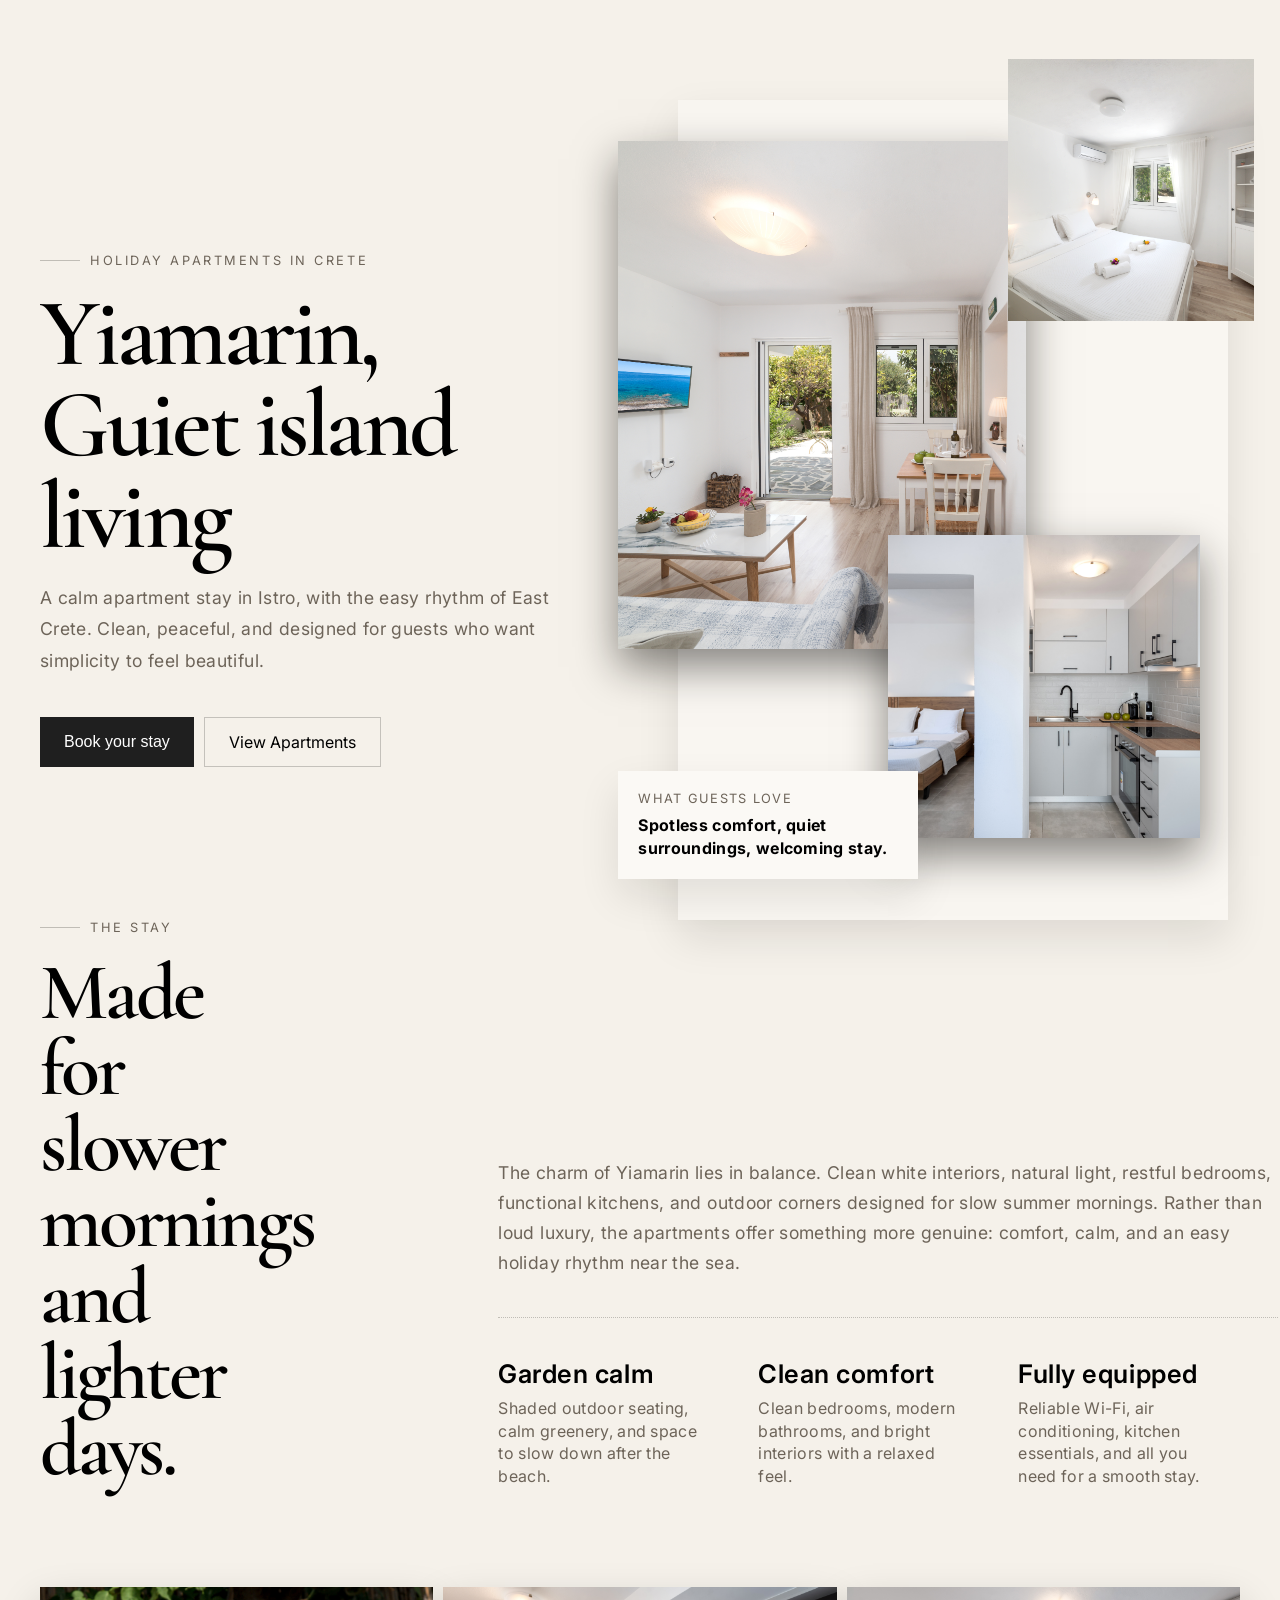
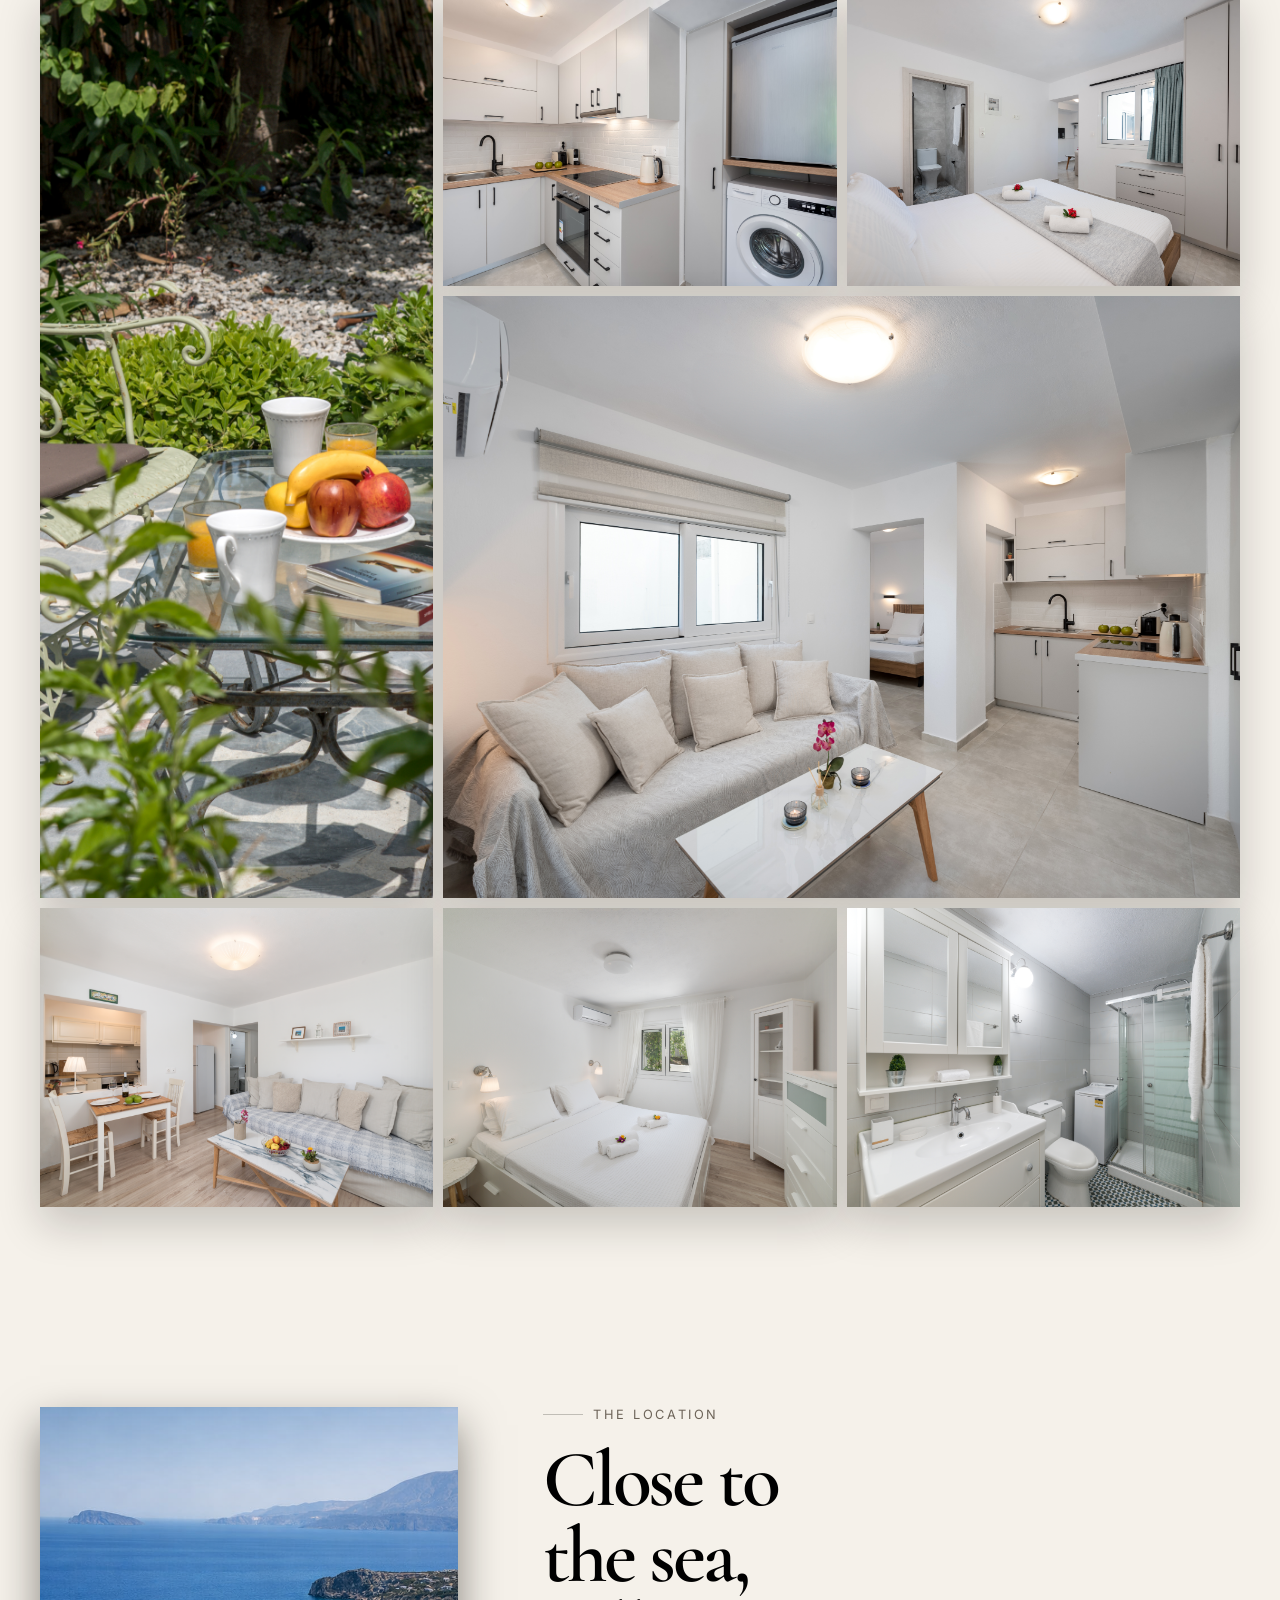
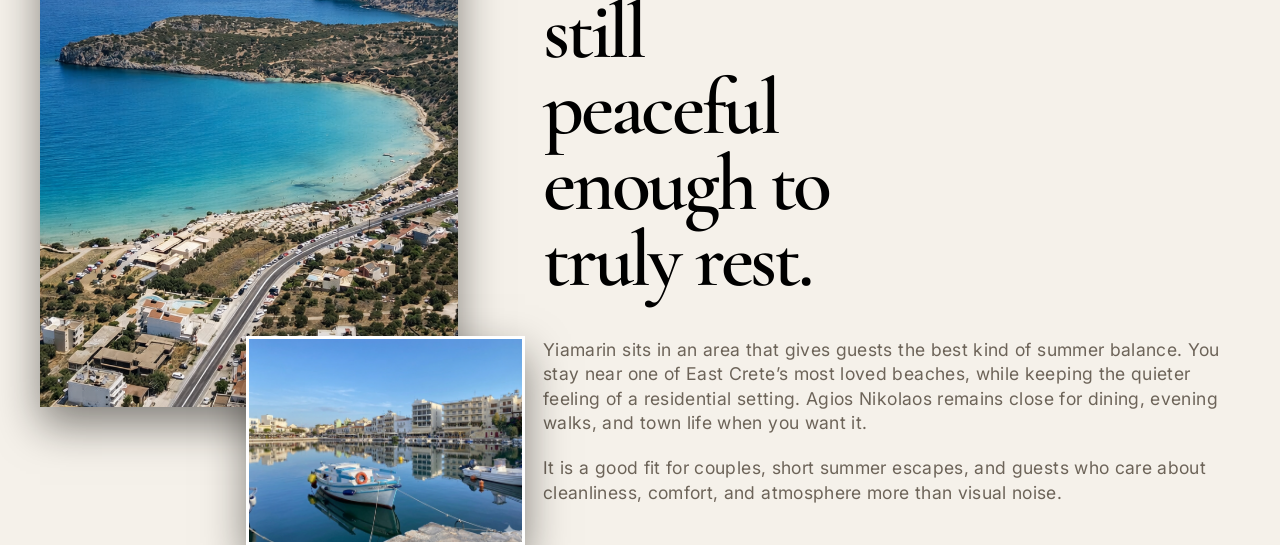
==== index.html @ 891daa01 "Initial commit: hero, stay and location sections" ====
<!doctype html>
<html lang="en">
  <head>
    <meta charset="UTF-8" />
    <meta name="viewport" content="width=device-width, initial-scale=1.0" />
    <title>Document</title>
    <link rel="stylesheet" href="styles.css" />
    <link rel="preconnect" href="https://fonts.googleapis.com" />
    <link rel="preconnect" href="https://fonts.gstatic.com" crossorigin />
    <link
      href="https://fonts.googleapis.com/css2?family=Inter:ital,opsz,wght@0,14..32,100..900;1,14..32,100..900&display=swap"
      rel="stylesheet"
    />
    <link rel="preconnect" href="https://fonts.googleapis.com" />
    <link rel="preconnect" href="https://fonts.gstatic.com" crossorigin />
    <link
      href="https://fonts.googleapis.com/css2?family=Cormorant+Garamond:ital,wght@0,300..700;1,300..700&display=swap"
      rel="stylesheet"
    />
  </head>
  <body>
    <main>
      <section class="hero">
        <div class="header-wrapper">
          <div class="header-typography">
            <span class="eyebrow">Holiday Apartments in Crete</span>
            <h1>
              Yiamarin,<br />
              Guiet island living
            </h1>
            <p>
              A calm apartment stay in Istro, with the easy rhythm of East
              Crete. Clean, peaceful, and designed for guests who want
              simplicity to feel beautiful.
            </p>

            <div class="hero-cta">
              <button class="book-now">Book your stay</button>
              <a class="view-apts">View Apartments</a>
            </div>
          </div>

          <div class="hero-images">
            <div class="hero-bg"></div>
            <div class="header-img">
              <img
                class="cozy"
                src="cozy/CK-image-4.JPG"
                alt="cozy cottage apartment living room with garden view, located at istro, near voulisma beach & agios nikolaos city"
              />
            </div>

            <div class="header-img">
              <img
                class="yiamarin"
                src="yiamarin/CY-image-5.jpg"
                alt="yiamarin apartment living room overlooking kitchen & bedroom, located at istro, near voulisma beach & agios nikolaos city"
              />
            </div>

            <div class="header-img">
              <img
                class="bedroom"
                src="cozy/cozy-bedroom.JPG"
                alt="yiamarin apartment living room overlooking kitchen & bedroom, located at istro, near voulisma beach & agios nikolaos city"
              />
            </div>

            <aside class="hero-note">
              <span>What guests love</span
              ><strong
                >Spotless comfort, quiet surroundings, welcoming stay.</strong
              >
            </aside>
          </div>
        </div>
      </section>

      <!-- THE STAY-->
      <section class="stay">
        <div class="stay-wrapper">
          <div class="stay-heading">
            <span class="eyebrow">The stay</span>
            <h2>Made for slower mornings and lighter days.</h2>
          </div>

          <div class="stay-amenities">
            <p>
              The charm of Yiamarin lies in balance. Clean white interiors,
              natural light, restful bedrooms, functional kitchens, and outdoor
              corners designed for slow summer mornings. Rather than loud
              luxury, the apartments offer something more genuine: comfort,
              calm, and an easy holiday rhythm near the sea.
            </p>
            <div class="divider"></div>
            <div class="stay-highlights">
              <div class="garden amenities">
                <strong>Garden calm</strong>
                <p>
                  Shaded outdoor seating, calm greenery, and space to slow down
                  after the beach.
                </p>
              </div>
              <div class="clean amenities">
                <strong>Clean comfort</strong>
                <p>
                  Clean bedrooms, modern bathrooms, and bright interiors with a
                  relaxed feel.
                </p>
              </div>
              <div class="equipped amenities">
                <strong>Fully equipped</strong>
                <p>
                  Reliable Wi-Fi, air conditioning, kitchen essentials, and all
                  you need for a smooth stay.
                </p>
              </div>
            </div>
          </div>
        </div>
      </section>

      <!-- APARTMENTS PHOTOS -->
      <section class="photos">
        <div class="photo-grid">
          <div class="photo-card garden3">
            <img
              src="cozy/garden3.JPG"
              alt="Yiamarin Apartment garden with sitting table"
            />
          </div>

          <div class="photo-card">
            <img
              src="yiamarin/yiamarin-kitchen.jpg"
              alt="Yiamarin apartment kitchen"
            />
          </div>

          <div class="photo-card">
            <img src="yiamarin/yiamarin-bedroom.jpg" alt="" />
          </div>

          <div class="photo-card yiamarin-sofa">
            <img src="yiamarin/yiamarin-sofa.jpg" alt="" />
          </div>

          <div class="photo-card">
            <img src="cozy/cozy-sofa.JPG" alt="" />
          </div>

          <div class="photo-card">
            <img src="cozy/cozy-bedroom.JPG" alt="" />
          </div>

          <div class="photo-card">
            <img src="cozy/cozy-bathroom.JPG" alt="" />
          </div>
        </div>
      </section>

      <!-- THE LOCATION -->
      <section class="location">
        <div class="location-wrapper">
          <div class="location-images">
            <div class="istro">
              <img src="images/istro.jpg" alt="" />
            </div>
            <div class="lake-voulismeni">
              <img src="images/lake-voulismeni.jpg" alt="" />
            </div>
          </div>
          <div class="location-typography">
            <span class="eyebrow">The location</span>
            <h2>Close to the sea, still peaceful enough to truly rest.</h2>
            <p>
              Yiamarin sits in an area that gives guests the best kind of summer
              balance. You stay near one of East Crete’s most loved beaches,
              while keeping the quieter feeling of a residential setting. Agios
              Nikolaos remains close for dining, evening walks, and town life
              when you want it.
              <span class="location-text-span"
                >It is a good fit for couples, short summer escapes, and guests
                who care about cleanliness, comfort, and atmosphere more than
                visual noise.</span
              >
            </p>
          </div>
        </div>
      </section>
    </main>
  </body>
</html>
---- styles.css ----
* {
  margin: 0;
  padding: 0;
  box-sizing: border-box;
}

:root {
  --bg: #f5f1ea;
  --muted: #6d6459;
  --small-spacing: 0.02em;
  --ease: cubic-bezier(0.22, 0.61, 0.36, 1);
}

body {
  background: var(--bg);
  font-family: "Inter", sans-serif;
  width: calc(100vw - 4em);
  margin: 0 auto;
}

.visualy-hidden {
  display: none;
}

h1,
h2 {
  font-family: "Cormorant Garamond", serif;
  margin: 0;
  line-height: 0.95;
  letter-spacing: -0.04em;
  font-weight: 600;
}

/*==== HERO ==== */
.hero,
.photos,
.location {
  min-height: 80vh;
  margin-top: 100px;
}

.header-wrapper {
  display: grid;
  grid-template-columns: 50% 50%;
  max-width: 1200px;
  margin: 0 auto;
  gap: clamp(20px, 3vw, 80px);
}

.eyebrow {
  display: flex;
  color: var(--muted);
  align-items: center;
  text-transform: uppercase;
  gap: 10px;
  font-size: 0.8rem;
  letter-spacing: 0.2em;
}

.eyebrow::before {
  content: "";
  width: 40px;
  height: 1px;
  background: rgba(23, 21, 18, 0.24);
}

.header-typography {
  display: flex;
  flex-direction: column;
  width: 100%;
  gap: 20px;
  justify-content: center;
}

.header-typography h1 {
  font-size: clamp(3.8rem, 9vw, 6rem);
  max-width: 15ch;
}

.header-typography p {
  font-size: clamp(1rem, 8vw, 1.1rem);
  color: var(--muted);
  letter-spacing: var(--small-spacing);
  max-width: 50ch;
  line-height: 1.8;
}

.hero-cta {
  display: flex;
  gap: 10px;
  margin-top: 20px;
}

.book-now {
  display: flex;
  align-items: center;
  justify-content: center;
  padding: 1em 1.5em;
  background-color: #1f1f1f;
  color: white;
  border: none;
  font-size: 1rem;
}

.view-apts {
  display: flex;
  align-items: center;
  justify-content: center;
  padding: 0.5em 1.5em;
  border: 1px solid #00000033;
  font-size: 1rem;
}

/* HERO iMAGES */
.hero-images {
  position: relative;
}

.hero-bg {
  background-color: #f9f6f1;
  max-width: 550px;
  height: 820px;
  box-shadow: 0 18px 40px rgba(19, 17, 14, 0.1);
}

.header-img {
  width: 100%;
  height: 100%;
}

.header-img .cozy {
  width: 68%;
  height: 62%;
  top: 5%;
  left: -10%;
  position: absolute;
  object-fit: cover;
  object-position: 20% center;
  box-shadow: 0 18px 40px rgba(19, 17, 14, 0.5);
}

.header-img .yiamarin {
  width: 52%;
  height: 37%;
  bottom: 10%;
  left: 35%;
  position: absolute;
  object-fit: cover;
  box-shadow: 0 18px 40px rgba(19, 17, 14, 0.5);
}

.header-img .bedroom {
  width: 41%;
  height: 32%;
  top: -5%;
  left: 55%;
  position: absolute;
  filter: brightness(1.1) contrast(1.05);
  object-fit: cover;
}

aside {
  position: absolute;
  bottom: 5%;
  left: -10%;
  background-color: #fbf9f5;
  width: 50%;
  padding: 20px;
  box-shadow: 0 18px 40px rgba(19, 17, 14, 0.1);
}

aside span {
  display: block;
  color: var(--muted);
  text-transform: uppercase;
  font-size: 0.8rem;
  letter-spacing: 0.1em;
  margin-bottom: 8px;
}

aside strong {
  letter-spacing: var(--small-spacing);
  line-height: 1.4;
  font-family: var(0.1rem, 5vw, 1rem);
}

/*=== STAY ====*/

.stay-wrapper {
  display: grid;
  grid-template-columns: 20% 80%;
  max-width: 1200px;
  margin: 0 auto;
  gap: clamp(20px, 3vw, 80px);
}

.stay-heading h2 {
  font-size: clamp(3rem, 9vw, 5rem);
  max-width: 15ch;
  margin-top: 20px;
}

.stay-amenities {
  margin-top: auto;
  margin-left: 180px;
}

.stay-amenities p {
  font-size: clamp(1rem, 8vw, 1.1rem);
  color: var(--muted);
  letter-spacing: var(--small-spacing);
  max-width: 100%;
  line-height: 1.7;
}

.stay-amenities .divider {
  display: flex;
  border-bottom: 1px dotted rgba(23, 21, 18, 0.24);
  margin: 40px 0;
}

.stay-highlights {
  display: flex;
  gap: 50px;
}

.amenities {
  display: flex;
  flex-direction: column;
  max-width: 210px;
  gap: 8px;
}

.amenities p {
  font-size: clamp(1rem, 8vw, 1rem);
  color: var(--muted);
  letter-spacing: var(--small-spacing);
  max-width: 100%;
  line-height: 1.4;
}

.amenities strong {
  font-size: clamp(1.2rem, 5vw, 1.6rem);
  letter-spacing: var(--small-spacing);
  font-weight: 600;
}

/*==== PHOTOS ==== */
.photo-grid {
  display: grid;
  grid-template-columns: repeat(3, 1fr);
  grid-template-rows: repeat(3, auto);
  gap: 10px;
  max-width: 1200px;
  margin: 80px auto;
}

.garden3 {
  grid-row: span 2;
}

.yiamarin-sofa {
  grid-column: span 2;
}

.photo-card img {
  width: 100%;
  height: 100%;
  object-fit: cover;
  aspect-ratio: 4 / 3;
  transition: transform 0.2s var(--ease);
  box-shadow: 0 18px 40px rgba(19, 17, 14, 0.2);
}

.photo-card img:hover {
  transform: scale(1.01);
}

.location img {
  width: 100%;
  height: 1005;
}

/*==== THE LOCATION ==== */
.location {
  margin-top: 200px;
}

.location-wrapper {
  display: grid;
  grid-template-columns: 2fr 3fr;
  width: 100%;
  max-width: 1200px;
  margin: 0 auto;
  gap: clamp(20px, 3vw, 80px);
}

.location-images {
  position: relative;
}

.location-images img {
  width: 100%;
  height: 100%;
}

.istro img {
  position: absolute;
  width: 90%;
  height: 600px;
  object-fit: cover;
  box-shadow: 0 18px 40px rgba(19, 17, 14, 0.5);
}

.lake-voulismeni img {
  position: absolute;
  height: 30%;
  width: 60%;
  bottom: -40px;
  right: -20px;
  object-fit: cover;
  object-position: center;
  box-shadow: 0 18px 40px rgba(19, 17, 14, 0.5);
  border: 3px solid white;
}

.location-typography {
  width: 100%;
  height: 100%;
}

.location-typography h2 {
  font-size: clamp(3rem, 9vw, 5rem);
  max-width: 8ch;
  margin-top: 20px;
}

.location-typography p {
  font-size: clamp(1rem, 8vw, 1.1rem);
  color: var(--muted);
  letter-spacing: var(--small-spacing);
  width: 100%;
  line-height: 1.4;
  margin-top: 40px;
}

.location-text-span {
  display: block;
  margin-top: 20px;
}

/*==== MEDIA ==== */
@media (max-width: 768px) {
  .header-wrapper,
  .stay-wrapper {
    grid-template-columns: 1fr;
  }

  .hero-images {
    height: 500px; /* δώσε συγκεκριμένο ύψος */
    width: 100%;
    margin-top: 100px;
  }

  .hero-bg {
    width: 100%;
    height: 100%;
  }

  .header-img .cozy {
    width: 68%;
    height: 62%;
    top: 5%;
    left: -5%;
    position: absolute;
    object-fit: cover;
    object-position: 20% center;
    box-shadow: 0 18px 40px rgba(19, 17, 14, 0.5);
  }

  .header-img .yiamarin {
    bottom: 10%;
    left: 35%;
  }

  .header-img .bedroom {
    top: -5%;
    left: 55%;
    aspect-ratio: 4 / 3;
  }

  aside {
    position: absolute;
    bottom: -15%;
    left: 0;
    background-color: #fbf9f5;
    width: 80%;
    padding: 20px;
    box-shadow: 0 18px 40px rgba(19, 17, 14, 0.1);
  }

  /*==== STAY ====*/
  .stay {
    margin-top: 180px;
  }

  .stay-amenities {
    margin-top: auto;
    margin-left: 0;
  }

  .stay-highlights {
    flex-direction: column;
    width: 100%;
  }

  .amenities {
    max-width: 100%;
  }

  .stay-amenities p {
    margin-top: 20px;
    margin-top: 0;
  }
}
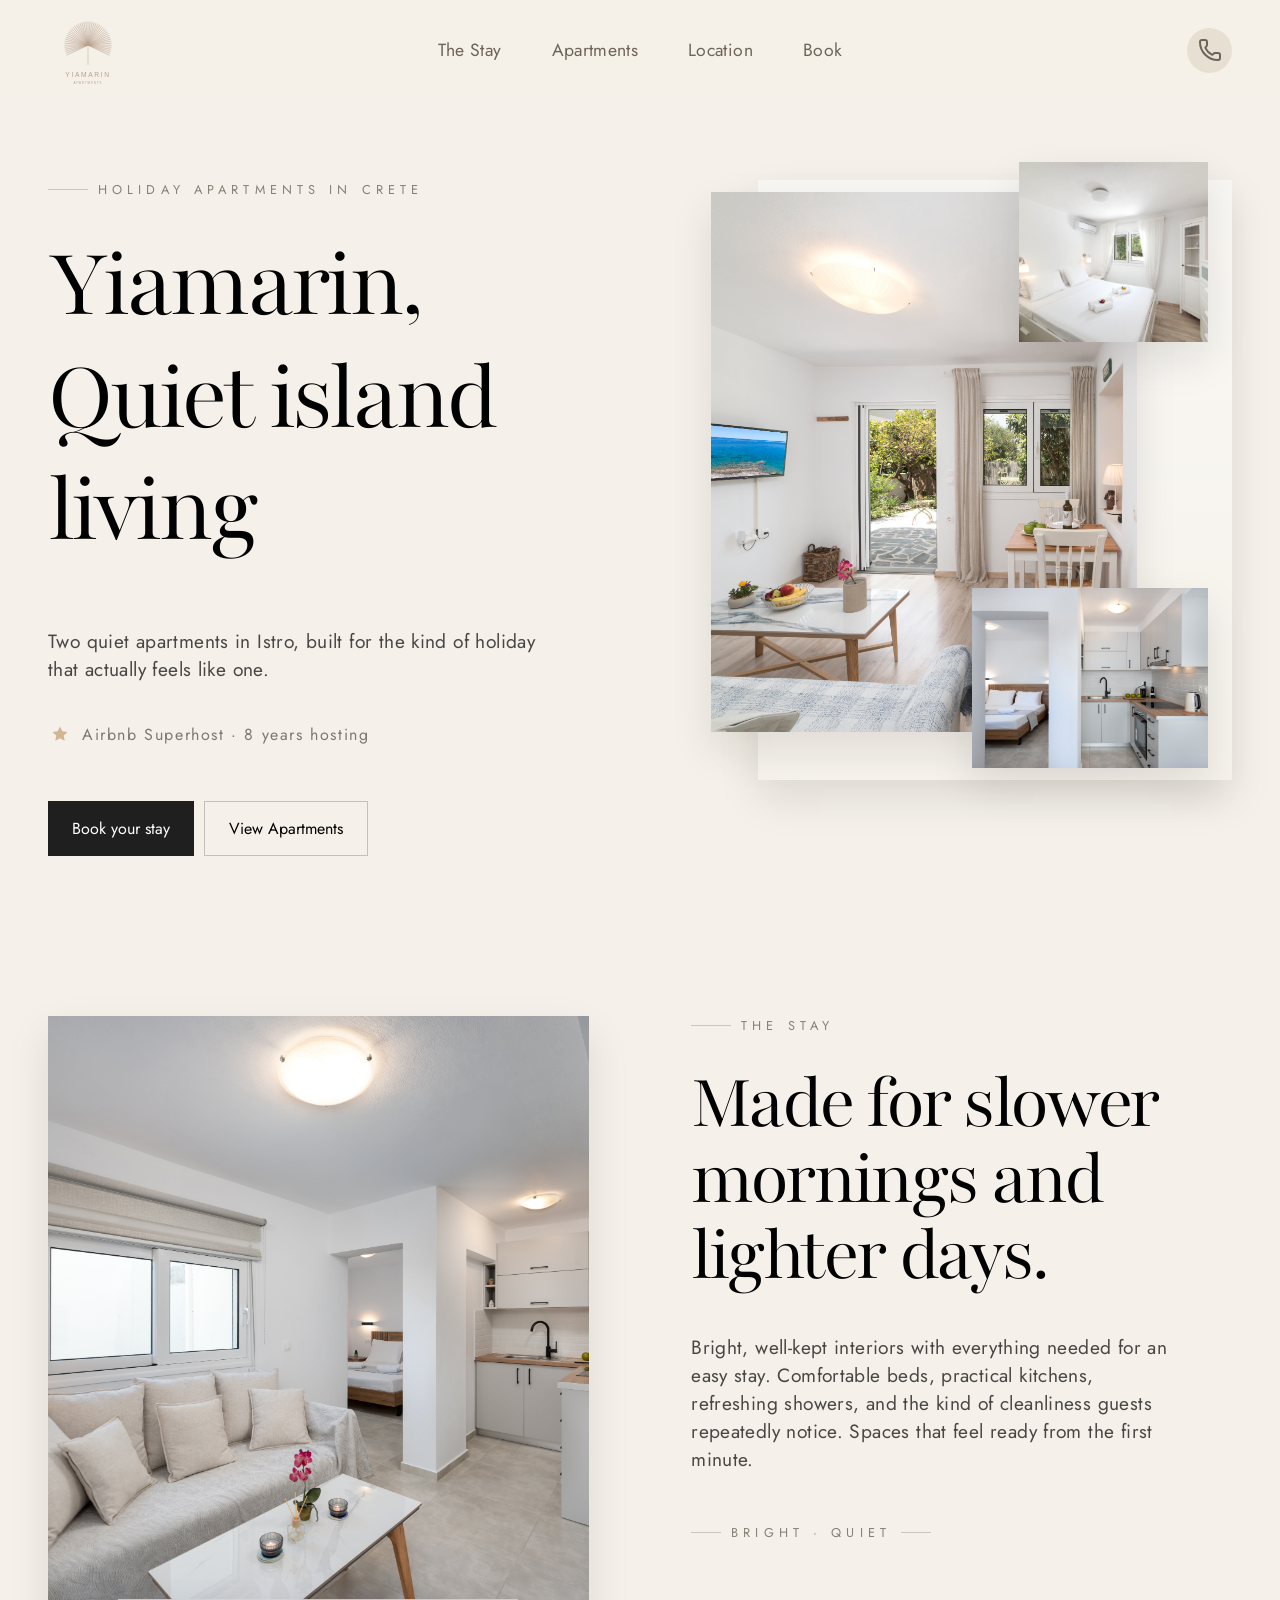
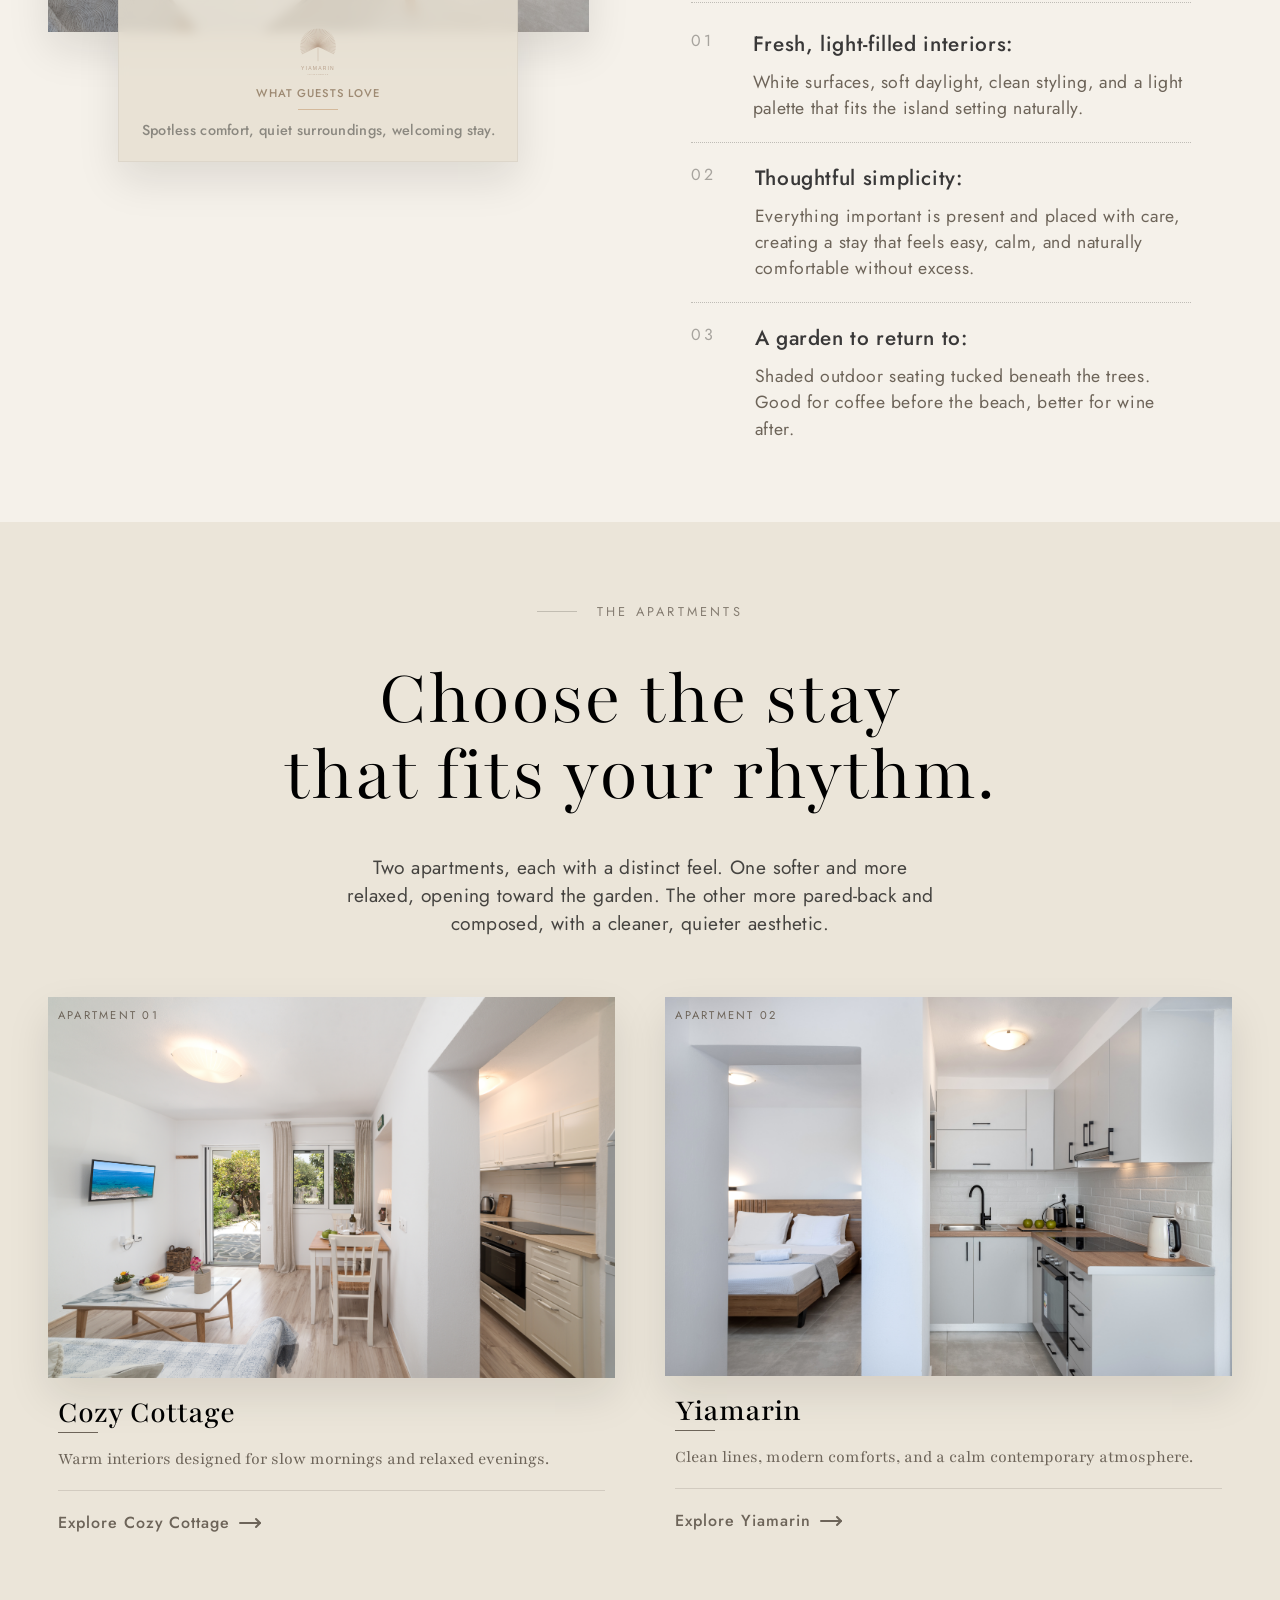
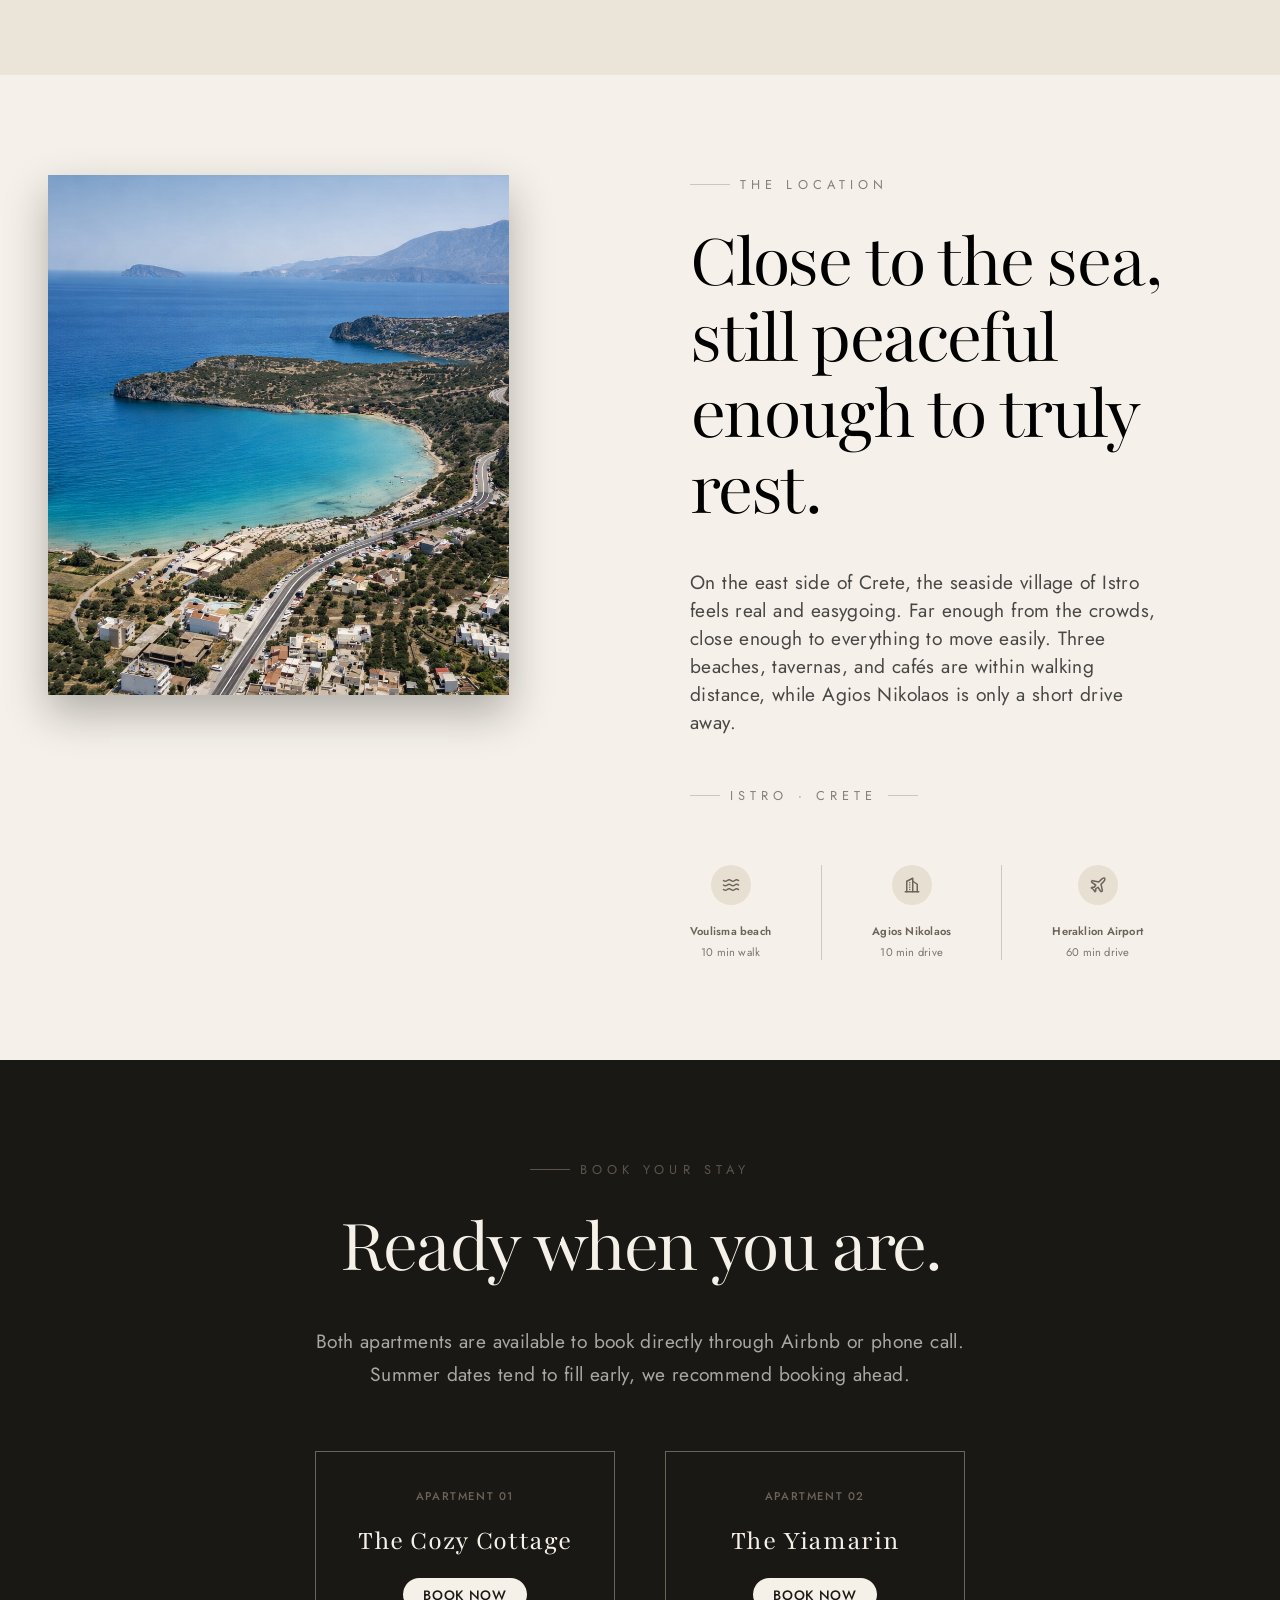
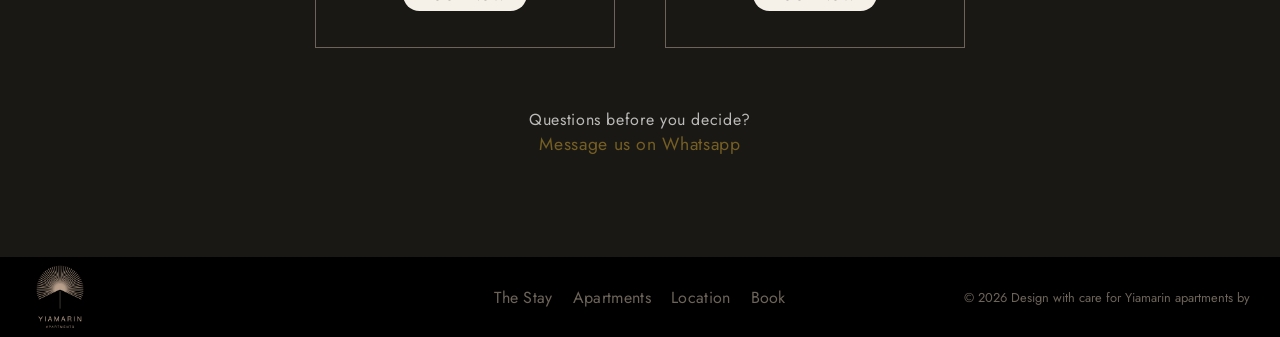
==== commit da241d4a: "Add core sections and basic responsive layout - Apartment section added - Book section added - Foote" ====
--- a/index.html
+++ b/index.html
@@ -3,191 +3,801 @@
   <head>
     <meta charset="UTF-8" />
     <meta name="viewport" content="width=device-width, initial-scale=1.0" />
-    <title>Document</title>
-    <link rel="stylesheet" href="styles.css" />
+    <title>Yiamarin Apartments | Holiday Apartments in Istro, Crete</title>
+    <link rel="stylesheet" href="styles2.css" />
     <link rel="preconnect" href="https://fonts.googleapis.com" />
     <link rel="preconnect" href="https://fonts.gstatic.com" crossorigin />
     <link
-      href="https://fonts.googleapis.com/css2?family=Inter:ital,opsz,wght@0,14..32,100..900;1,14..32,100..900&display=swap"
+      href="https://fonts.googleapis.com/css2?family=Playfair:ital,opsz,wght@0,5..1200,300..900;1,5..1200,300..900&display=swap"
       rel="stylesheet"
     />
-    <link rel="preconnect" href="https://fonts.googleapis.com" />
-    <link rel="preconnect" href="https://fonts.gstatic.com" crossorigin />
+
     <link
-      href="https://fonts.googleapis.com/css2?family=Cormorant+Garamond:ital,wght@0,300..700;1,300..700&display=swap"
+      href="https://fonts.googleapis.com/css2?family=Jost:ital,wght@0,100..900;1,100..900&display=swap"
       rel="stylesheet"
     />
   </head>
   <body>
+    <!-- NAVBAR -->
+    <header class="site-header">
+      <button class="nav-button">
+        <span class="nav-toggle"></span>
+      </button>
+      <nav class="nav-bar-header">
+        <a href="/" class="logo" aria-label="Yiamarin Apartments Home">
+          <svg viewBox="-50 0 500 460" xmlns="http://www.w3.org/2000/svg">
+            <!-- Χρώμα -->
+            <g
+              stroke="#b79f8b"
+              stroke-width="3"
+              stroke-linecap="round"
+              fill="none"
+            >
+              <!-- Κέντρο -->
+              <circle cx="200" cy="200" r="2" fill="#b79f8b" />
+
+              <!-- Κορμός -->
+              <line x1="200" y1="212" x2="200" y2="320" />
+
+              <!-- ΜΙΑ ακτίνα (template) -->
+              <g id="ray">
+                <line x1="200" y1="200" x2="200" y2="55" />
+              </g>
+
+              <!-- ΒΕΝΤΑΛΙΑ (περιστροφές) -->
+              <use href="#ray" transform="rotate(-115 200 200)" />
+              <use href="#ray" transform="rotate(-110 200 200)" />
+              <use href="#ray" transform="rotate(-105 200 200)" />
+              <use href="#ray" transform="rotate(-100 200 200)" />
+              <use href="#ray" transform="rotate(-95 200 200)" />
+              <use href="#ray" transform="rotate(-90 200 200)" />
+              <use href="#ray" transform="rotate(-85 200 200)" />
+              <use href="#ray" transform="rotate(-80 200 200)" />
+              <use href="#ray" transform="rotate(-75 200 200)" />
+              <use href="#ray" transform="rotate(-70 200 200)" />
+              <use href="#ray" transform="rotate(-65 200 200)" />
+              <use href="#ray" transform="rotate(-60 200 200)" />
+              <use href="#ray" transform="rotate(-55 200 200)" />
+              <use href="#ray" transform="rotate(-50 200 200)" />
+              <use href="#ray" transform="rotate(-45 200 200)" />
+              <use href="#ray" transform="rotate(-40 200 200)" />
+              <use href="#ray" transform="rotate(-35 200 200)" />
+              <use href="#ray" transform="rotate(-30 200 200)" />
+              <use href="#ray" transform="rotate(-25 200 200)" />
+              <use href="#ray" transform="rotate(-20 200 200)" />
+              <use href="#ray" transform="rotate(-15 200 200)" />
+              <use href="#ray" transform="rotate(-10 200 200)" />
+              <use href="#ray" transform="rotate(-5 200 200)" />
+              <use href="#ray" transform="rotate(5 200 200)" />
+              <use href="#ray" transform="rotate(10 200 200)" />
+              <use href="#ray" transform="rotate(15 200 200)" />
+              <use href="#ray" transform="rotate(20 200 200)" />
+              <use href="#ray" transform="rotate(25 200 200)" />
+              <use href="#ray" transform="rotate(30 200 200)" />
+              <use href="#ray" transform="rotate(35 200 200)" />
+              <use href="#ray" transform="rotate(40 200 200)" />
+              <use href="#ray" transform="rotate(45 200 200)" />
+              <use href="#ray" transform="rotate(50 200 200)" />
+              <use href="#ray" transform="rotate(55 200 200)" />
+              <use href="#ray" transform="rotate(60 200 200)" />
+              <use href="#ray" transform="rotate(65 200 200)" />
+              <use href="#ray" transform="rotate(70 200 200)" />
+              <use href="#ray" transform="rotate(75 200 200)" />
+              <use href="#ray" transform="rotate(80 200 200)" />
+              <use href="#ray" transform="rotate(85 200 200)" />
+              <use href="#ray" transform="rotate(90 200 200)" />
+              <use href="#ray" transform="rotate(95 200 200)" />
+              <use href="#ray" transform="rotate(100 200 200)" />
+              <use href="#ray" transform="rotate(105 200 200)" />
+              <use href="#ray" transform="rotate(110 200 200)" />
+              <use href="#ray" transform="rotate(115 200 200)" />
+            </g>
+
+            <!-- Τίτλος -->
+            <text
+              x="200"
+              y="400"
+              text-anchor="middle"
+              font-family="Helvetica, Arial, sans-serif"
+              font-size="42"
+              letter-spacing="10"
+              fill="#b79f8b"
+            >
+              YIAMARIN
+            </text>
+
+            <text
+              x="200"
+              y="440"
+              text-anchor="middle"
+              font-family="Helvetica, Arial, sans-serif"
+              font-size="18"
+              letter-spacing="6"
+              fill="#b79f8b"
+            >
+              APARTMENTS
+            </text>
+          </svg>
+        </a>
+        <ul class="nav-menu">
+          <li><a href="#stay">The Stay</a></li>
+          <li><a href="#apartments">Apartments</a></li>
+          <li><a href="#location">Location</a></li>
+          <li><a href="#book">Book</a></li>
+        </ul>
+        <a class="call-now" href=""
+          ><svg
+            xmlns="http://www.w3.org/2000/svg"
+            width="24"
+            height="24"
+            viewBox="0 0 24 24"
+            fill="none"
+            stroke="currentColor"
+            stroke-width="2"
+            stroke-linecap="round"
+            stroke-linejoin="round"
+            class="lucide lucide-phone-icon lucide-phone"
+          >
+            <path
+              d="M13.832 16.568a1 1 0 0 0 1.213-.303l.355-.465A2 2 0 0 1 17 15h3a2 2 0 0 1 2 2v3a2 2 0 0 1-2 2A18 18 0 0 1 2 4a2 2 0 0 1 2-2h3a2 2 0 0 1 2 2v3a2 2 0 0 1-.8 1.6l-.468.351a1 1 0 0 0-.292 1.233 14 14 0 0 0 6.392 6.384"
+            />
+          </svg>
+        </a>
+      </nav>
+    </header>
     <main>
+      <!-- HERO -->
       <section class="hero">
-        <div class="header-wrapper">
-          <div class="header-typography">
+        <div class="hero-wrapper">
+          <div class="hero-typography">
             <span class="eyebrow">Holiday Apartments in Crete</span>
             <h1>
               Yiamarin,<br />
-              Guiet island living
+              Quiet island living
             </h1>
-            <p>
-              A calm apartment stay in Istro, with the easy rhythm of East
-              Crete. Clean, peaceful, and designed for guests who want
-              simplicity to feel beautiful.
+            <p class="hero-paragraph">
+              Two quiet apartments in Istro, built for the kind of holiday that
+              actually feels like one.
             </p>
 
+            <div class="hero-trust">
+              <svg
+                class="hero-star"
+                xmlns="http://www.w3.org/2000/svg"
+                width="24"
+                height="24"
+                viewBox="0 0 24 24"
+                fill="currentColor"
+                style="display: inline-block; vertical-align: -0.125em"
+              >
+                <path
+                  d="M12 2l3.09 6.26L22 9.27l-5 4.87 1.18 6.88L12 17.77l-6.18 3.25L7 14.14 2 9.27l6.91-1.01L12 2z"
+                />
+              </svg>
+
+              <span class="hero-superhost"
+                >Airbnb Superhost · 8 years hosting</span
+              >
+            </div>
+
             <div class="hero-cta">
-              <button class="book-now">Book your stay</button>
-              <a class="view-apts">View Apartments</a>
-            </div>
-          </div>
-
-          <div class="hero-images">
+              <a class="book-now-hero" href="#book">Book your stay</a>
+              <a class="view-apts" href="#apartments">View Apartments</a>
+            </div>
+          </div>
+
+          <div class="hero-visual">
             <div class="hero-bg"></div>
-            <div class="header-img">
+            <div class="hero-img">
               <img
                 class="cozy"
                 src="cozy/CK-image-4.JPG"
-                alt="cozy cottage apartment living room with garden view, located at istro, near voulisma beach & agios nikolaos city"
+                alt="Cozy Cottage living room with garden view at Yiamarin Apartments in Istro"
               />
             </div>
 
-            <div class="header-img">
+            <div class="hero-img">
               <img
-                class="yiamarin"
+                class="yiamarin-hero"
                 src="yiamarin/CY-image-5.jpg"
                 alt="yiamarin apartment living room overlooking kitchen & bedroom, located at istro, near voulisma beach & agios nikolaos city"
               />
             </div>
 
-            <div class="header-img">
+            <div class="hero-img">
               <img
                 class="bedroom"
                 src="cozy/cozy-bedroom.JPG"
-                alt="yiamarin apartment living room overlooking kitchen & bedroom, located at istro, near voulisma beach & agios nikolaos city"
+                alt="Comfortable bedroom inside Yiamarin Apartments with clean minimal design and natural light"
               />
             </div>
-
-            <aside class="hero-note">
+          </div>
+        </div>
+      </section>
+
+      <!-- THE STAY -->
+      <section id="stay" class="stay">
+        <div class="stay-wrapper">
+          <div class="stay-images">
+            <div class="stay-image">
+              <img src="yiamarin/yiamarin-sofa.jpg" alt="" />
+            </div>
+            <aside class="stay-note">
+              <svg
+                class="stay-note-svg"
+                viewBox="-50 0 500 460"
+                xmlns="http://www.w3.org/2000/svg"
+              >
+                <!-- Χρώμα -->
+                <g
+                  stroke="#b79f8b"
+                  stroke-width="3"
+                  stroke-linecap="round"
+                  fill="none"
+                >
+                  <!-- Κέντρο -->
+                  <circle cx="200" cy="200" r="2" fill="#b79f8b" />
+
+                  <!-- Κορμός -->
+                  <line x1="200" y1="212" x2="200" y2="320" />
+
+                  <!-- ΜΙΑ ακτίνα (template) -->
+                  <g id="ray">
+                    <line x1="200" y1="200" x2="200" y2="55" />
+                  </g>
+
+                  <!-- ΒΕΝΤΑΛΙΑ (περιστροφές) -->
+                  <use href="#ray" transform="rotate(-115 200 200)" />
+                  <use href="#ray" transform="rotate(-110 200 200)" />
+                  <use href="#ray" transform="rotate(-105 200 200)" />
+                  <use href="#ray" transform="rotate(-100 200 200)" />
+                  <use href="#ray" transform="rotate(-95 200 200)" />
+                  <use href="#ray" transform="rotate(-90 200 200)" />
+                  <use href="#ray" transform="rotate(-85 200 200)" />
+                  <use href="#ray" transform="rotate(-80 200 200)" />
+                  <use href="#ray" transform="rotate(-75 200 200)" />
+                  <use href="#ray" transform="rotate(-70 200 200)" />
+                  <use href="#ray" transform="rotate(-65 200 200)" />
+                  <use href="#ray" transform="rotate(-60 200 200)" />
+                  <use href="#ray" transform="rotate(-55 200 200)" />
+                  <use href="#ray" transform="rotate(-50 200 200)" />
+                  <use href="#ray" transform="rotate(-45 200 200)" />
+                  <use href="#ray" transform="rotate(-40 200 200)" />
+                  <use href="#ray" transform="rotate(-35 200 200)" />
+                  <use href="#ray" transform="rotate(-30 200 200)" />
+                  <use href="#ray" transform="rotate(-25 200 200)" />
+                  <use href="#ray" transform="rotate(-20 200 200)" />
+                  <use href="#ray" transform="rotate(-15 200 200)" />
+                  <use href="#ray" transform="rotate(-10 200 200)" />
+                  <use href="#ray" transform="rotate(-5 200 200)" />
+                  <use href="#ray" transform="rotate(5 200 200)" />
+                  <use href="#ray" transform="rotate(10 200 200)" />
+                  <use href="#ray" transform="rotate(15 200 200)" />
+                  <use href="#ray" transform="rotate(20 200 200)" />
+                  <use href="#ray" transform="rotate(25 200 200)" />
+                  <use href="#ray" transform="rotate(30 200 200)" />
+                  <use href="#ray" transform="rotate(35 200 200)" />
+                  <use href="#ray" transform="rotate(40 200 200)" />
+                  <use href="#ray" transform="rotate(45 200 200)" />
+                  <use href="#ray" transform="rotate(50 200 200)" />
+                  <use href="#ray" transform="rotate(55 200 200)" />
+                  <use href="#ray" transform="rotate(60 200 200)" />
+                  <use href="#ray" transform="rotate(65 200 200)" />
+                  <use href="#ray" transform="rotate(70 200 200)" />
+                  <use href="#ray" transform="rotate(75 200 200)" />
+                  <use href="#ray" transform="rotate(80 200 200)" />
+                  <use href="#ray" transform="rotate(85 200 200)" />
+                  <use href="#ray" transform="rotate(90 200 200)" />
+                  <use href="#ray" transform="rotate(95 200 200)" />
+                  <use href="#ray" transform="rotate(100 200 200)" />
+                  <use href="#ray" transform="rotate(105 200 200)" />
+                  <use href="#ray" transform="rotate(110 200 200)" />
+                  <use href="#ray" transform="rotate(115 200 200)" />
+                </g>
+
+                <!-- Τίτλος -->
+                <text
+                  x="200"
+                  y="400"
+                  text-anchor="middle"
+                  font-family="Helvetica, Arial, sans-serif"
+                  font-size="42"
+                  letter-spacing="10"
+                  fill="#b79f8b"
+                >
+                  YIAMARIN
+                </text>
+
+                <text
+                  x="200"
+                  y="440"
+                  text-anchor="middle"
+                  font-family="Helvetica, Arial, sans-serif"
+                  font-size="18"
+                  letter-spacing="6"
+                  fill="#b79f8b"
+                >
+                  APARTMENTS
+                </text>
+              </svg>
               <span>What guests love</span
+              ><span class="stay-note-eyebrow"></span
               ><strong
                 >Spotless comfort, quiet surroundings, welcoming stay.</strong
               >
             </aside>
+            <img
+              class="stay-image-bedroom"
+              src="cozy/garden.JPG"
+              alt="yiamarin apartment living room overlooking kitchen & bedroom, located at istro, near voulisma beach & agios nikolaos city"
+            />
+          </div>
+
+          <div class="stay-typography">
+            <div class="stay-heading">
+              <span class="eyebrow">The stay</span>
+              <h2>Made for slower mornings and lighter days.</h2>
+            </div>
+
+            <p class="stay-paragraph">
+              Bright, well-kept interiors with everything needed for an easy
+              stay. Comfortable beds, practical kitchens, refreshing showers,
+              and the kind of cleanliness guests repeatedly notice. Spaces that
+              feel ready from the first minute.
+            </p>
+            <span class="paragraph-eyebrow">bright · quiet</span>
+
+            <div class="stay-divider"></div>
+            <div class="stay-highlights-wrapper">
+              <div class="stay-highlights">
+                <div>
+                  <span class="stay-highlights-number">01</span>
+                </div>
+                <div>
+                  <strong>Fresh, light-filled interiors:</strong>
+                  <p>
+                    White surfaces, soft daylight, clean styling, and a light
+                    palette that fits the island setting naturally.
+                  </p>
+                </div>
+              </div>
+              <div class="stay-divider"></div>
+              <div class="stay-highlights">
+                <div>
+                  <span class="stay-highlights-number">02</span>
+                </div>
+                <div>
+                  <strong>Thoughtful simplicity:</strong>
+                  <p>
+                    Everything important is present and placed with care,
+                    creating a stay that feels easy, calm, and naturally
+                    comfortable without excess.
+                  </p>
+                </div>
+              </div>
+              <div class="stay-divider"></div>
+              <div class="stay-highlights">
+                <div>
+                  <span class="stay-highlights-number">03</span>
+                </div>
+                <div>
+                  <strong>A garden to return to:</strong>
+                  <p>
+                    Shaded outdoor seating tucked beneath the trees. Good for
+                    coffee before the beach, better for wine after.
+                  </p>
+                </div>
+              </div>
+            </div>
           </div>
         </div>
       </section>
 
-      <!-- THE STAY-->
-      <section class="stay">
-        <div class="stay-wrapper">
-          <div class="stay-heading">
-            <span class="eyebrow">The stay</span>
-            <h2>Made for slower mornings and lighter days.</h2>
-          </div>
-
-          <div class="stay-amenities">
-            <p>
-              The charm of Yiamarin lies in balance. Clean white interiors,
-              natural light, restful bedrooms, functional kitchens, and outdoor
-              corners designed for slow summer mornings. Rather than loud
-              luxury, the apartments offer something more genuine: comfort,
-              calm, and an easy holiday rhythm near the sea.
+      <!-- APARTMENTS -->
+      <section id="apartments" class="apartments-section">
+        <div class="apartments-wrapper">
+          <div class="apt-typography">
+            <span class="apartments-eyebrow">The Apartments</span>
+            <h2>
+              Choose the stay<br />
+              that fits your rhythm.
+            </h2>
+            <p class="apartment-paragraph">
+              Two apartments, each with a distinct feel. One softer and more
+              relaxed, opening toward the garden. The other more pared-back and
+              composed, with a cleaner, quieter aesthetic.
             </p>
-            <div class="divider"></div>
-            <div class="stay-highlights">
-              <div class="garden amenities">
-                <strong>Garden calm</strong>
+          </div>
+
+          <div class="apartments">
+            <div class="cozy-cottage">
+              <div class="apartment-img">
+                <img
+                  src="cozy/CK-image-4.JPG"
+                  alt="Exterior view of Yiamarin Apartments in Istro, Crete with calm holiday setting"
+                />
+                <span class="apt-box-number">Apartment 01</span>
+              </div>
+              <div class="apartment-details">
+                <h3>Cozy Cottage</h3>
+                <span class="box-eyebrow"></span>
                 <p>
-                  Shaded outdoor seating, calm greenery, and space to slow down
-                  after the beach.
+                  Warm interiors designed for slow mornings and relaxed
+                  evenings.
                 </p>
-              </div>
-              <div class="clean amenities">
-                <strong>Clean comfort</strong>
+                <span class="diva"></span>
+                <div class="apartment-details-bottom">
+                  <div class="apt-box-amenities">
+                    <!-- GUESTS -->
+                    <article class="box-amenities">
+                      <svg
+                        class="lucide lucide-users-icon lucide-users"
+                        xmlns="http://www.w3.org/2000/svg"
+                        width="24"
+                        height="24"
+                        viewBox="0 0 24 24"
+                        fill="none"
+                        stroke="currentColor"
+                        stroke-width="2"
+                        stroke-linecap="round"
+                        stroke-linejoin="round"
+                        class="lucide lucide-users-icon lucide-users"
+                      >
+                        <path d="M16 21v-2a4 4 0 0 0-4-4H6a4 4 0 0 0-4 4v2" />
+                        <path d="M16 3.128a4 4 0 0 1 0 7.744" />
+                        <path d="M22 21v-2a4 4 0 0 0-3-3.87" />
+                        <circle cx="9" cy="7" r="4" />
+                      </svg>
+                      <span>2-4 Guests</span>
+                    </article>
+                    <div class="apt-box-divider-column"></div>
+                    <!-- HOUSE SQM -->
+                    <article class="box-amenities">
+                      <svg
+                        xmlns="http://www.w3.org/2000/svg"
+                        width="24"
+                        height="24"
+                        viewBox="0 0 24 24"
+                        fill="none"
+                        stroke="currentColor"
+                        stroke-width="2"
+                        stroke-linecap="round"
+                        stroke-linejoin="round"
+                        class="lucide lucide-house-icon lucide-house"
+                      >
+                        <path d="M15 21v-8a1 1 0 0 0-1-1h-4a1 1 0 0 0-1 1v8" />
+                        <path
+                          d="M3 10a2 2 0 0 1 .709-1.528l7-6a2 2 0 0 1 2.582 0l7 6A2 2 0 0 1 21 10v9a2 2 0 0 1-2 2H5a2 2 0 0 1-2-2z"
+                        />
+                      </svg>
+                      <span>35&nbsp;m²</span>
+                    </article>
+                    <div class="apt-box-divider-column"></div>
+                  </div>
+                  <div class="apartment-link">
+                    <a href=""
+                      >Explore Cozy Cottage<svg
+                        xmlns="http://www.w3.org/2000/svg"
+                        width="24"
+                        height="24"
+                        viewBox="0 0 24 24"
+                        fill="none"
+                        stroke="currentColor"
+                        stroke-width="2"
+                        stroke-linecap="round"
+                        stroke-linejoin="round"
+                        class="apartments-arrow lucide lucide-move-right-icon lucide-move-right"
+                      >
+                        <path d="M18 8L22 12L18 16" />
+                        <path d="M2 12H22" />
+                      </svg>
+                    </a>
+                  </div>
+                </div>
+              </div>
+            </div>
+
+            <div class="yiamarin">
+              <div class="apartment-img">
+                <img
+                  src="yiamarin/CY-image-5.jpg"
+                  alt="Exterior view of Yiamarin Apartments in Istro, Crete with calm holiday setting"
+                />
+                <span class="apt-box-number">Apartment 02</span>
+              </div>
+              <div class="apartment-details">
+                <h3>Yiamarin</h3>
+                <span class="box-eyebrow"></span>
                 <p>
-                  Clean bedrooms, modern bathrooms, and bright interiors with a
-                  relaxed feel.
+                  Clean lines, modern comforts, and a calm contemporary
+                  atmosphere.
                 </p>
-              </div>
-              <div class="equipped amenities">
-                <strong>Fully equipped</strong>
-                <p>
-                  Reliable Wi-Fi, air conditioning, kitchen essentials, and all
-                  you need for a smooth stay.
-                </p>
+                <span class="diva"></span>
+                <div class="apartment-details-bottom">
+                  <div class="apt-box-amenities">
+                    <!-- GUESTS -->
+                    <article class="box-amenities">
+                      <svg
+                        class="lucide lucide-users-icon lucide-users"
+                        xmlns="http://www.w3.org/2000/svg"
+                        width="24"
+                        height="24"
+                        viewBox="0 0 24 24"
+                        fill="none"
+                        stroke="currentColor"
+                        stroke-width="2"
+                        stroke-linecap="round"
+                        stroke-linejoin="round"
+                        class="lucide lucide-users-icon lucide-users"
+                      >
+                        <path d="M16 21v-2a4 4 0 0 0-4-4H6a4 4 0 0 0-4 4v2" />
+                        <path d="M16 3.128a4 4 0 0 1 0 7.744" />
+                        <path d="M22 21v-2a4 4 0 0 0-3-3.87" />
+                        <circle cx="9" cy="7" r="4" />
+                      </svg>
+                      <span>2 Guests</span>
+                    </article>
+                    <div class="apt-box-divider-column"></div>
+                    <!-- HOUSE SQM -->
+                    <article class="box-amenities">
+                      <svg
+                        xmlns="http://www.w3.org/2000/svg"
+                        width="24"
+                        height="24"
+                        viewBox="0 0 24 24"
+                        fill="none"
+                        stroke="currentColor"
+                        stroke-width="2"
+                        stroke-linecap="round"
+                        stroke-linejoin="round"
+                        class="lucide lucide-house-icon lucide-house"
+                      >
+                        <path d="M15 21v-8a1 1 0 0 0-1-1h-4a1 1 0 0 0-1 1v8" />
+                        <path
+                          d="M3 10a2 2 0 0 1 .709-1.528l7-6a2 2 0 0 1 2.582 0l7 6A2 2 0 0 1 21 10v9a2 2 0 0 1-2 2H5a2 2 0 0 1-2-2z"
+                        />
+                      </svg>
+                      <span>30&nbsp;m²</span>
+                    </article>
+                    <div class="apt-box-divider-column"></div>
+                  </div>
+                  <div class="apartment-link">
+                    <a href=""
+                      >Explore Yiamarin<svg
+                        xmlns="http://www.w3.org/2000/svg"
+                        width="24"
+                        height="24"
+                        viewBox="0 0 24 24"
+                        fill="none"
+                        stroke="currentColor"
+                        stroke-width="2"
+                        stroke-linecap="round"
+                        stroke-linejoin="round"
+                        class="apartments-arrow lucide lucide-move-right-icon lucide-move-right"
+                      >
+                        <path d="M18 8L22 12L18 16" />
+                        <path d="M2 12H22" />
+                      </svg>
+                    </a>
+                  </div>
+                </div>
               </div>
             </div>
           </div>
         </div>
       </section>
 
-      <!-- APARTMENTS PHOTOS -->
-      <section class="photos">
-        <div class="photo-grid">
-          <div class="photo-card garden3">
-            <img
-              src="cozy/garden3.JPG"
-              alt="Yiamarin Apartment garden with sitting table"
-            />
-          </div>
-
-          <div class="photo-card">
-            <img
-              src="yiamarin/yiamarin-kitchen.jpg"
-              alt="Yiamarin apartment kitchen"
-            />
-          </div>
-
-          <div class="photo-card">
-            <img src="yiamarin/yiamarin-bedroom.jpg" alt="" />
-          </div>
-
-          <div class="photo-card yiamarin-sofa">
-            <img src="yiamarin/yiamarin-sofa.jpg" alt="" />
-          </div>
-
-          <div class="photo-card">
-            <img src="cozy/cozy-sofa.JPG" alt="" />
-          </div>
-
-          <div class="photo-card">
-            <img src="cozy/cozy-bedroom.JPG" alt="" />
-          </div>
-
-          <div class="photo-card">
-            <img src="cozy/cozy-bathroom.JPG" alt="" />
+      <!-- THE LOCATION -->
+      <section id="location" class="location">
+        <div class="location-wrapper">
+          <div class="location-images">
+            <!-- ISTRO IMAGE-->
+            <div class="istro">
+              <img
+                src="images/istro.jpg"
+                alt="View of Istro village in East Crete near Yiamarin Apartments"
+              />
+            </div>
+
+            <!-- CRETE MAP IMAGE-->
+            <div class="crete-img visualy-hidden">
+              <img src="images/crete.png" alt="Crete view" />
+            </div>
+
+            <!-- LAKE VOLISMENI IMAGE-->
+            <div class="lake-voulismeni visualy-hidden">
+              <img
+                src="images/lake-voulismeni.jpg"
+                alt="Lake Voulismeni in Agios Nikolaos, Crete near Yiamarin Apartments"
+              />
+            </div>
+          </div>
+          <div class="location-typography">
+            <span class="eyebrow">The location</span>
+            <h2>
+              Close to the sea,<br />
+              still peaceful<br />
+              enough to truly rest.
+            </h2>
+            <div class="paragraph-eyebrows">
+              <span class="paragraph-eyebrow-left"></span>
+            </div>
+            <p class="location-paragraph">
+              On the east side of Crete, the seaside village of Istro feels real
+              and easygoing. Far enough from the crowds, close enough to
+              everything to move easily. Three beaches, tavernas, and cafés are
+              within walking distance, while Agios Nikolaos is only a short
+              drive away.
+            </p>
+            <span class="paragraph-eyebrow">ISTRO · CRETE</span>
+            <div class="location-highlights">
+              <!-- VOULISMA -->
+              <div class="garden location-surrounding">
+                <div class="icon-circle">
+                  <svg
+                    class="highlights-icon lucide lucide-waves-icon lucide-waves"
+                    width="24"
+                    height="24"
+                    viewBox="0 0 24 24"
+                    fill="none"
+                    stroke="currentColor"
+                    stroke-width="2"
+                    stroke-linecap="round"
+                    stroke-linejoin="round"
+                  >
+                    <path
+                      d="M2 6c.6.5 1.2 1 2.5 1C7 7 7 5 9.5 5c2.6 0 2.4 2 5 2 2.5 0 2.5-2 5-2 1.3 0 1.9.5 2.5 1"
+                    />
+                    <path
+                      d="M2 12c.6.5 1.2 1 2.5 1 2.5 0 2.5-2 5-2 2.6 0 2.4 2 5 2 2.5 0 2.5-2 5-2 1.3 0 1.9.5 2.5 1"
+                    />
+                    <path
+                      d="M2 18c.6.5 1.2 1 2.5 1 2.5 0 2.5-2 5-2 2.6 0 2.4 2 5 2 2.5 0 2.5-2 5-2 1.3 0 1.9.5 2.5 1"
+                    />
+                  </svg>
+                </div>
+                <strong>Voulisma beach</strong>
+                <span>10 min walk</span>
+              </div>
+              <div class="location-divider"></div>
+
+              <!-- AGIOS NIKOLAOS -->
+              <div class="clean location-surrounding">
+                <div class="icon-circle">
+                  <svg
+                    class="highlights-icon icon icon-tabler icons-tabler-outline icon-tabler-building-skyscraper"
+                    width="24"
+                    height="24"
+                    viewBox="0 0 24 24"
+                    fill="none"
+                    stroke="currentColor"
+                    stroke-width="2"
+                    stroke-linecap="round"
+                    stroke-linejoin="round"
+                  >
+                    <path stroke="none" d="M0 0h24v24H0z" fill="none" />
+                    <path d="M3 21l18 0" />
+                    <path d="M5 21v-14l8 -4v18" />
+                    <path d="M19 21v-10l-6 -4" />
+                    <path d="M9 9l0 .01" />
+                    <path d="M9 12l0 .01" />
+                    <path d="M9 15l0 .01" />
+                    <path d="M9 18l0 .01" />
+                  </svg>
+                </div>
+                <strong>Agios Nikolaos</strong>
+                <span>10 min drive</span>
+              </div>
+              <div class="location-divider"></div>
+
+              <!-- AIRPORT -->
+              <div class="clean location-surrounding">
+                <div class="icon-circle">
+                  <svg
+                    class="highlights-icon lucide lucide-plane-icon lucide-plane"
+                    xmlns="http://www.w3.org/2000/svg"
+                    width="24"
+                    height="24"
+                    viewBox="0 0 24 24"
+                    fill="none"
+                    stroke="currentColor"
+                    stroke-width="2"
+                    stroke-linecap="round"
+                    stroke-linejoin="round"
+                  >
+                    <path
+                      d="M17.8 19.2 16 11l3.5-3.5C21 6 21.5 4 21 3c-1-.5-3 0-4.5 1.5L13 8 4.8 6.2c-.5-.1-.9.1-1.1.5l-.3.5c-.2.5-.1 1 .3 1.3L9 12l-2 3H4l-1 1 3 2 2 3 1-1v-3l3-2 3.5 5.3c.3.4.8.5 1.3.3l.5-.2c.4-.3.6-.7.5-1.2z"
+                    />
+                  </svg>
+                </div>
+                <strong>Heraklion Airport</strong>
+                <span>60 min drive</span>
+              </div>
+
+              <div class="equipped location-surrounding, visualy-hidden">
+                <strong>Relaxed surroundings</strong>
+                <p>
+                  surroundings Greener, quieter, and more private than a crowded
+                  resort setting
+                </p>
+              </div>
+            </div>
+            <div class="location-divider"></div>
           </div>
         </div>
       </section>
 
-      <!-- THE LOCATION -->
-      <section class="location">
-        <div class="location-wrapper">
-          <div class="location-images">
-            <div class="istro">
-              <img src="images/istro.jpg" alt="" />
-            </div>
-            <div class="lake-voulismeni">
-              <img src="images/lake-voulismeni.jpg" alt="" />
-            </div>
-          </div>
-          <div class="location-typography">
-            <span class="eyebrow">The location</span>
-            <h2>Close to the sea, still peaceful enough to truly rest.</h2>
+      <section class="reviews"></section>
+
+      <!-- BOOK -->
+      <section id="book" class="book">
+        <div class="book-wrapper">
+          <div class="book-typography">
+            <span class="book-eyebrow">Book your stay</span>
+            <h2>Ready when you are.</h2>
             <p>
-              Yiamarin sits in an area that gives guests the best kind of summer
-              balance. You stay near one of East Crete’s most loved beaches,
-              while keeping the quieter feeling of a residential setting. Agios
-              Nikolaos remains close for dining, evening walks, and town life
-              when you want it.
-              <span class="location-text-span"
-                >It is a good fit for couples, short summer escapes, and guests
-                who care about cleanliness, comfort, and atmosphere more than
-                visual noise.</span
+              Both apartments are available to book directly through Airbnb or
+              phone call.<br />
+              Summer dates tend to fill early, we recommend booking ahead.
+            </p>
+          </div>
+
+          <div class="book-apartments">
+            <!-- COZY COTTAGE -->
+            <div class="book-cozy">
+              <span>apartment 01</span>
+              <h3>The Cozy Cottage</h3>
+              <a
+                href="https://www.airbnb.gr/rooms/27894695?guests=1&adults=1&s=67&unique_share_id=9c8bcacc-44bc-42d8-aa1e-505b670645da"
+                target="_blank"
+                rel="noopener noreferer"
+                >Book now</a
+              >
+            </div>
+
+            <!-- YIAMARIN -->
+            <div class="book-yiamarin">
+              <span>apartment 02</span>
+              <h3>The Yiamarin</h3>
+              <a
+                href="https://www.airbnb.gr/rooms/953035447389489999?guests=1&adults=1&s=67&unique_share_id=7a3280bf-a255-44b5-a552-ccef9d49512e"
+                target="_blank"
+                rel="noopener noreferer"
+              >
+                Book now</a
+              >
+            </div>
+          </div>
+
+          <!-- CALL HOST -->
+          <div class="book-contact-host">
+            <p>
+              Questions before you decide?<br /><a href="tel:+306944622165">
+                Message us on Whatsapp</a
               >
             </p>
           </div>
         </div>
       </section>
     </main>
+
+    <!-- FOOTER -->
+    <footer>
+      <nav class="footer-nav">
+        <a class="footer-yiamarin" href="/"
+          ><img src="images/yiamarin_svg.png" alt="Yiamarin apartments logo"
+        /></a>
+        <ul>
+          <li><a href="#stay">The Stay</a></li>
+          <li><a href="#apartments">Apartments</a></li>
+          <li><a href="#location">Location</a></li>
+          <li><a href="#book">Book</a></li>
+        </ul>
+        <div class="signature">
+          <span>© 2026 Design with care for Yiamarin apartments by</span>
+          <a href="tel:+306944622165"> </a>
+        </div>
+      </nav>
+    </footer>
   </body>
 </html>
--- a/styles2.css
+++ b/styles2.css
@@ -0,0 +1,1300 @@
+* {
+  margin: 0;
+  padding: 0;
+  box-sizing: border-box;
+  scale: smooth;
+}
+
+:root {
+  --bg: #f5f1ea;
+  --bg-apartments: #e7e0d2b4;
+  --bg-icons: #e7e0d2;
+  --muted: #6d6459;
+  --gray: rgba(23, 21, 18, 0.548);
+  --small-spacing: 0.02em;
+  --medium-spacing: 0.04rem;
+  --ease: cubic-bezier(0.22, 0.61, 0.36, 1);
+  --shadow-min: 0 18px 40px rgba(19, 17, 14, 0.1);
+  --shadow-mid: 0 18px 40px rgba(19, 17, 14, 0.5);
+  /*--image-border: 1.5px solid white;*/
+  --playfair: "Playfair", serif;
+  --jost: "Jost", sans-serif;
+}
+
+body {
+  font-family: "Jost", sans-serif;
+  background: var(--bg);
+  /*width: calc(100vw - 10rem);*/
+  margin: 0 auto;
+}
+
+.visualy-hidden {
+  display: none;
+}
+
+.hero-wrapper,
+.stay-wrapper,
+.location-wrapper,
+.apartments-wrapper,
+.book-wrapper {
+  max-width: 1400px;
+  margin: 0 auto;
+  padding-inline: clamp(1rem, 4vw, 3rem);
+}
+
+h1,
+h2 {
+  font-family: "Playfair", serif;
+  margin: 0;
+  line-height: 0.95;
+  letter-spacing: -0.04em;
+  font-weight: 300;
+}
+
+.location-paragraph,
+.stay-paragraph,
+.hero-paragraph,
+.apartment-paragraph,
+.book-typography p {
+  font-family: "Jost", sans-serif;
+  font-size: clamp(1rem, 5vw, 1.2rem);
+  font-weight: 400;
+  opacity: 0.7;
+  letter-spacing: var(--small-spacing);
+}
+
+.paragraph-eyebrow {
+  display: flex;
+  margin: 50px 0 40px 0;
+  color: var(--muted);
+  text-transform: uppercase;
+  gap: 10px;
+  font-size: 0.8rem;
+  letter-spacing: 0.4em;
+  opacity: 0.8;
+}
+
+.paragraph-eyebrow::before {
+  content: "";
+  width: 30px;
+  height: 1px;
+  align-self: center;
+  background: rgba(23, 21, 18, 0.24);
+}
+
+.paragraph-eyebrow::after {
+  content: "";
+  width: 30px;
+  height: 1px;
+  align-self: center;
+  background: rgba(23, 21, 18, 0.24);
+}
+
+.eyebrow {
+  display: flex;
+  color: var(--muted);
+  align-items: center;
+  text-transform: uppercase;
+  gap: 10px;
+  font-size: 0.8rem;
+  letter-spacing: 0.4em;
+  margin-bottom: 30px;
+  opacity: 0.8;
+  flex-wrap: wrap;
+}
+
+.eyebrow::before {
+  content: "";
+  width: 40px;
+  height: 1px;
+  background: rgba(23, 21, 18, 0.24);
+}
+
+/*==== NAV BAR ===*/
+.site-header {
+  position: fixed;
+  top: 0;
+  left: 0;
+  width: 100%;
+  background-color: #f5f1eac5;
+  backdrop-filter: blur(5px);
+  z-index: 10;
+}
+
+.nav-button {
+  border: none;
+  background: none;
+  display: none;
+  margin: 20px;
+}
+
+.nav-toggle {
+  width: 35px;
+  height: 3px;
+  background: var(--muted);
+  display: inline-block;
+  position: relative;
+  border-radius: 20px;
+}
+
+.nav-toggle::before,
+.nav-toggle::after {
+  content: "";
+  position: absolute;
+  width: 35px;
+  height: 3px;
+  background: var(--muted);
+  left: 0;
+  border-radius: 20px;
+}
+
+.nav-toggle::before {
+  top: -8px;
+}
+
+.nav-toggle::after {
+  top: 8px;
+}
+
+.nav-bar-header {
+  display: flex;
+  max-width: 1400px;
+  align-items: center;
+  justify-content: space-between;
+  margin: 0 auto;
+  padding-inline: clamp(1rem, 4vw, 3rem);
+  padding-top: 10px;
+  padding-bottom: 10px;
+  position: relative;
+}
+
+.nav-menu {
+  display: flex;
+  position: absolute;
+  left: 50%;
+  transform: translateX(-50%);
+  gap: 50px;
+  align-items: center;
+  list-style: none;
+}
+
+nav .logo {
+  display: inline-flex;
+  width: 80px;
+  height: 80px;
+}
+
+nav li {
+  display: flex;
+}
+
+nav li a {
+  color: var(--muted);
+  font-family: "Jost", sans-serif;
+  font-size: 1.1rem;
+  text-decoration: none;
+  letter-spacing: var(--small-spacing);
+  white-space: nowrap;
+}
+
+.call-now {
+  width: 45px;
+  height: 45px;
+  border-radius: 50%;
+  background: #e7e0d2;
+  display: flex;
+  align-items: center;
+  justify-content: center;
+}
+
+.call-now svg {
+  color: var(--muted);
+}
+
+/*==== Hero ===*/
+.hero {
+  padding: 180px 0 80px 0;
+}
+
+.hero-wrapper {
+  display: grid;
+  grid-template-columns: 3fr 2fr;
+}
+
+.hero-typography {
+  width: 100%;
+}
+
+.hero-typography h1 {
+  font-size: clamp(4.5rem, 8vw, 7rem);
+  max-width: 12ch;
+  line-height: 1.1;
+}
+
+.hero-typography p {
+  letter-spacing: var(--small-spacing);
+  max-width: 42ch;
+  margin-top: 60px;
+}
+
+.hero-trust {
+  display: flex;
+  margin-top: 40px;
+}
+
+.hero-star {
+  display: flex;
+  align-self: center;
+
+  margin-right: 10px;
+  height: 18px;
+  color: #c09162a1;
+}
+
+.hero-superhost {
+  font-size: clamp(1rem, 5vw, 1rem);
+  color: var(--gray);
+  justify-content: center;
+  align-items: center;
+  letter-spacing: 0.1rem;
+}
+
+.hero-cta {
+  display: flex;
+  gap: 10px;
+  margin-top: 55px;
+}
+
+.book-now-hero {
+  display: flex;
+  align-items: center;
+  justify-content: center;
+  padding: 1em 1.5em;
+  background-color: #1f1f1f;
+  color: white;
+  border: none;
+  font-size: 1rem;
+  text-decoration: none;
+}
+
+.view-apts {
+  display: flex;
+  align-items: center;
+  justify-content: center;
+  padding: 0.5em 1.5em;
+  border: 1px solid #00000033;
+  font-size: 1rem;
+  text-decoration: none;
+  color: black;
+}
+
+.hero-visual {
+  display: flex;
+  align-items: center;
+  position: relative;
+  height: 600px;
+}
+
+.hero-bg {
+  width: 100%;
+  height: 100%;
+  background: linear-gradient(
+    180deg,
+    rgba(255, 255, 255, 0.45),
+    rgba(255, 255, 255, 0.1)
+  );
+  box-shadow: var(--shadow-min);
+  position: absolute;
+}
+
+.hero-visual .cozy {
+  width: 90%;
+  height: 90%;
+  top: 2%;
+  left: -10%;
+  position: absolute;
+  object-fit: cover;
+  object-position: 20% center;
+  box-shadow: var(--shadow-min);
+  border: var(--image-border);
+}
+
+.hero-img .yiamarin-hero {
+  width: 50%;
+  height: 30%;
+  bottom: 2%;
+  right: 5%;
+  position: absolute;
+  object-fit: cover;
+  box-shadow: var(--shadow-min);
+  border: var(--image-border);
+}
+
+.hero-img .bedroom {
+  width: 40%;
+  height: 30%;
+  top: -3%;
+  right: 5%;
+  position: absolute;
+  filter: brightness(1.1) contrast(1.05);
+  object-fit: cover;
+  box-shadow: var(--shadow-min);
+  border: var(--image-border);
+}
+
+/*=== STAY ====*/
+.stay {
+  margin: 0 auto;
+  padding: 80px 0;
+}
+
+.stay-wrapper {
+  display: grid;
+  grid-template-columns: 1fr 1fr;
+  column-gap: clamp(60px, 8vw, 400px);
+}
+
+.stay-images {
+  position: relative;
+  width: 100%;
+  height: 60%;
+}
+
+.stay-image img {
+  position: absolute;
+  width: 100%;
+  height: 100%;
+  object-fit: cover;
+  box-shadow: var(--shadow-min);
+  border: var(--image-border);
+}
+
+.stay-image-bedroom {
+  display: none;
+  position: absolute;
+  width: 40%;
+  height: 40%;
+  bottom: -10%;
+  object-fit: cover;
+  box-shadow: var(--shadow-min);
+}
+
+.stay-note {
+  position: absolute;
+  background: rgba(231, 224, 210, 0.85);
+  backdrop-filter: blur(6px);
+  border: 1px solid rgba(0, 0, 0, 0.05);
+  width: calc(100% - 60px);
+  max-width: 400px;
+  padding: 20px;
+  bottom: -130px;
+  left: 50%;
+  transform: translateX(-50%);
+  box-shadow: 0 18px 40px rgba(19, 17, 14, 0.1);
+  text-align: center;
+}
+
+.stay-note-svg {
+  display: block;
+  width: 100%;
+  max-width: 60px;
+  height: 60px;
+  justify-content: center;
+  align-items: center;
+  align-self: center;
+  margin: 0 auto;
+}
+
+aside span {
+  display: inline-flex;
+  color: #6d50339b;
+  text-transform: uppercase;
+  font-size: 0.7rem;
+  letter-spacing: 0.1em;
+  margin-bottom: 8px;
+  font-weight: 500;
+}
+
+.stay-note-eyebrow {
+  display: flex;
+  align-items: center;
+  justify-content: center;
+  gap: 10px;
+
+  opacity: 0.8;
+}
+
+.stay-note-eyebrow::before {
+  content: "";
+  width: 40px;
+  height: 1px;
+  background: #c09162a1;
+}
+
+aside strong {
+  letter-spacing: var(--small-spacing);
+  line-height: 1.4;
+  font-size: clamp(0.8rem, 5vw, 0.9rem);
+  color: rgba(0, 0, 0, 0.4);
+  font-weight: 500;
+}
+
+.stay-heading h2 {
+  font-size: clamp(3rem, 9vw, 5rem);
+  max-width: 15ch;
+  margin-top: 20px;
+}
+
+.stay-typography {
+  margin-top: auto;
+}
+
+.stay-paragraph {
+  max-width: 40ch;
+  margin: 40px 0 50px 0;
+}
+
+.stay-highlights-wrapper {
+  display: flex;
+  flex-direction: column;
+}
+
+.stay-highlights {
+  display: flex;
+  flex-direction: row;
+  max-width: 100%;
+  gap: 8px;
+}
+
+.stay-highlights-number {
+  color: rgba(23, 21, 18, 0.35);
+  padding-right: 30px;
+  letter-spacing: 0.2rem;
+  font-size: var(0.9rem, 3vw, 1.3rem);
+}
+
+.stay-highlights strong {
+  font-size: clamp(1rem, 5vw, 1.3rem);
+  letter-spacing: var(--small-spacing);
+  font-weight: 500;
+  width: 50ch;
+  font-family: var(--jost);
+  letter-spacing: var(--medium-spacing);
+  color: rgb(57, 56, 56);
+}
+
+.stay-highlights p {
+  font-size: clamp(1rem, 5vw, 1.1rem);
+  color: var(--muted);
+  letter-spacing: var(--medium-spacing);
+  max-width: 40ch;
+  line-height: 1.5;
+  margin-top: 10px;
+}
+
+.stay-divider {
+  display: inline-block;
+  border-bottom: 1px dotted rgba(23, 21, 18, 0.24);
+  margin: 20px 0;
+  width: 100%;
+  max-width: 50ch;
+}
+
+/*==== PHOTOS ==== */
+.photo-grid {
+  display: none;
+  grid-template-columns: repeat(3, 1fr);
+  grid-template-rows: repeat(3, auto);
+  gap: 10px;
+  max-width: 1280px;
+  margin: 80px auto;
+}
+
+.garden3 {
+  grid-row: span 2;
+}
+
+.yiamarin-sofa {
+  grid-column: span 2;
+}
+
+.photo-card img {
+  width: 100%;
+  height: 100%;
+  object-fit: cover;
+  aspect-ratio: 4 / 3;
+  transition: transform 1s var(--ease);
+}
+
+.photo-card img:hover {
+  transform: scale(1.015);
+}
+
+.location img {
+  width: 100%;
+  height: 1005;
+}
+
+/*==== APARTMENTS ==== */
+.apartments-section {
+  padding: 80px 0 120px 0;
+  background: #e7e0d2b4;
+}
+
+.apartments-wrapper {
+  display: grid;
+  grid-template-rows: 1fr;
+  max-width: 1400px;
+  row-gap: 40px;
+  column-gap: clamp(60px, 8vw, 100px);
+}
+
+.apt-typography {
+  display: flex;
+  flex-direction: column;
+  width: 100%;
+  margin: 0 auto;
+  justify-content: center;
+  align-self: center;
+  align-items: center;
+  text-align: center;
+  gap: 40px;
+}
+
+.apartments-eyebrow {
+  display: flex;
+  color: var(--muted);
+  align-items: center;
+  text-transform: uppercase;
+  gap: 20px;
+  font-size: 0.8rem;
+  letter-spacing: 0.2rem;
+  margin-bottom: 30px;
+  opacity: 0.8;
+  margin: 0 auto;
+  justify-content: center;
+  align-self: center;
+  align-items: center;
+  text-align: center;
+}
+
+.apartments-eyebrow::before {
+  content: "";
+  width: 40px;
+  height: 1.5px;
+  background: rgba(23, 21, 18, 0.24);
+}
+
+.apt-typography h2 {
+  font-size: clamp(3rem, 9vw, 5rem);
+  max-width: 20ch;
+  letter-spacing: 0.05rem;
+  font-weight: 300;
+}
+
+.apartment-paragraph {
+  max-width: 50ch;
+  margin-bottom: 20px;
+}
+
+.apartments {
+  display: flex;
+  gap: 50px;
+  width: 100%;
+}
+
+.cozy-cottage,
+.yiamarin {
+  display: flex;
+  flex-direction: column;
+  position: relative;
+}
+
+/*.overlay {
+  position: absolute;
+  inset: 0;
+  background-color: rgba(0, 0, 0, 0.2);
+}*/
+
+.apartments img {
+  width: 100%;
+  object-fit: cover;
+  box-shadow: var(--shadow-min);
+}
+
+.apartment-details {
+  padding: 0 10px 20px 10px;
+}
+
+.apt-box-number {
+  color: var(--muted);
+  text-transform: uppercase;
+  gap: 10px;
+  font-size: 0.7rem;
+  letter-spacing: 0.2em;
+  inset: 0;
+  padding: 10px;
+  position: absolute;
+}
+
+.box-eyebrow {
+  display: flex;
+  width: 40px;
+  border-bottom: 1px solid var(--muted);
+}
+
+.cozy-cottage h3,
+.yiamarin h3 {
+  font-size: clamp(1.5rem, 3vw, 2rem);
+  font-weight: 500;
+  text-align: left;
+  font-family: "Playfair", serif;
+  color: black;
+  margin-top: 10px;
+  letter-spacing: var(--min-spacing);
+}
+
+.apartment-box-top {
+  display: flex;
+  justify-content: space-between;
+}
+
+.diva {
+  display: block;
+  width: 100%;
+  height: 1px;
+  background: var(--muted);
+  opacity: 0.2;
+  margin: 20px 0;
+}
+
+.apartment-details-bottom {
+  display: flex;
+  align-items: flex-start;
+}
+
+.cozy-cottage a,
+.yiamarin a {
+  gap: 8px;
+  font-size: var(1rem, 3vw, 1.5rem);
+  text-decoration: none;
+  font-weight: 500;
+  letter-spacing: 0.06rem;
+  color: var(--muted);
+  display: inline-flex;
+  text-align: center;
+  margin-right: 10px;
+}
+
+.apartment-details p {
+  font-size: 1.1rem;
+  color: var(--muted);
+  margin-top: 15px;
+  font-family: var(--playfair);
+}
+
+.apartments-arrow {
+  display: inline-flex;
+  align-items: center;
+  justify-content: center;
+  align-self: center;
+}
+
+.apt-box-amenities {
+  display: flex;
+  gap: 15px;
+}
+
+.box-amenities {
+  display: none;
+  align-items: center;
+  width: 100%;
+  white-space: nowrap;
+  color: var(--muted);
+  font-size: 0.8rem;
+}
+
+.box-amenities svg {
+  width: 20px;
+  color: var(--muted);
+}
+
+.box-amenities span {
+  text-align: center;
+  margin-left: 10px;
+}
+
+.apt-box-divider-column {
+  display: none;
+  width: 1px;
+  background: var(--muted);
+  align-self: stretch;
+}
+
+/*==== THE LOCATION ==== */
+.location {
+  padding: 100px 0;
+}
+
+.location-wrapper {
+  display: grid;
+  grid-template-columns: 1fr 1fr;
+  gap: clamp(40px, 10vw, 100px);
+}
+
+.location-images {
+  position: relative;
+  height: 600px;
+}
+
+.location-images img {
+  width: 100%;
+  height: 100%;
+}
+
+.istro {
+  position: absolute;
+  width: 85%;
+  height: 520px;
+  box-shadow: 0 18px 40px rgba(19, 17, 14, 0.3);
+  border: var(--image-border);
+  overflow: hidden;
+}
+
+.istro img {
+  width: 100%;
+  height: 100%;
+  object-fit: cover;
+}
+
+.lake-voulismeni {
+  position: absolute;
+  width: 35%;
+  height: 20%;
+  right: 15%;
+  bottom: -10%;
+  box-shadow: 0 18px 40px rgba(19, 17, 14, 0.5);
+}
+
+.lake-voulismeniimg {
+  width: 100%;
+  height: 100%;
+  object-fit: cover;
+  object-position: center;
+}
+
+.crete-img {
+  position: absolute;
+  width: 35%;
+  height: 20%;
+  left: 0%;
+  bottom: -10%;
+  box-shadow: 0 18px 40px rgba(19, 17, 14, 0.5);
+}
+
+.crete-img img {
+  width: 100%;
+  height: 100%;
+  object-fit: cover;
+  object-position: center;
+}
+
+.location-typography {
+  width: 100%;
+  height: 100%;
+}
+
+.location-paragraph {
+  display: flex;
+  max-width: 40ch;
+  margin-top: 40px;
+}
+
+.location-typography h2 {
+  font-size: clamp(3rem, 9vw, 5rem);
+  max-width: 100%;
+  margin-top: 20px;
+}
+
+.location-highlights {
+  display: flex;
+  margin-top: 60px;
+  width: fit-content;
+}
+
+.location-surrounding {
+  display: flex;
+  flex-direction: column;
+  align-items: flex-start;
+}
+
+.location-surrounding strong {
+  font-size: clamp(0.7rem, 5vw, 0.7rem);
+  letter-spacing: var(--small-spacing);
+  font-weight: 600;
+  color: var(--muted);
+}
+
+.location-surrounding span {
+  display: flex;
+  align-self: center;
+  gap: 25px;
+  font-size: clamp(0.7rem, 5vw, 0.7rem);
+  color: rgba(23, 21, 18, 0.558);
+  letter-spacing: var(--small-spacing);
+  max-width: 100%;
+  margin-top: 5px;
+}
+
+.icon-circle {
+  width: 40px;
+  height: 40px;
+  border-radius: 50%;
+  background: #e7e0d2;
+  display: flex;
+  align-items: center;
+  justify-content: center;
+  align-self: center;
+  margin-bottom: 18px;
+}
+
+.highlights-icon {
+  width: 18px;
+  height: 18px;
+  color: var(--muted);
+}
+
+.location-divider {
+  width: 1px;
+  border-left: 1px solid rgba(23, 21, 18, 0.18);
+  margin-left: clamp(25px, 5vw, 50px);
+  margin-right: clamp(25px, 5vw, 50px);
+}
+
+/*==== book ==== */
+.book {
+  padding: 100px 0;
+  background-color: #1a1814;
+}
+
+.book-wrapper {
+  display: grid;
+  grid-template-rows: 1fr;
+  gap: clamp(40px, 10vw, 60px);
+  justify-content: center;
+  text-align: center;
+  color: white;
+}
+
+.book-eyebrow {
+  display: flex;
+  color: var(--muted);
+  align-items: center;
+  text-align: center;
+  justify-content: center;
+  text-transform: uppercase;
+  gap: 10px;
+  font-size: 0.8rem;
+  letter-spacing: 0.4em;
+  margin-bottom: 30px;
+  opacity: 0.8;
+}
+
+.book-eyebrow::before {
+  content: "";
+  width: 40px;
+  height: 1px;
+  background: var(--muted);
+}
+
+.book-typography h2 {
+  font-size: clamp(3rem, 9vw, 5rem);
+  max-width: 100%;
+  margin-top: 20px;
+  color: #f5f0e8;
+}
+
+.book-typography p {
+  color: #e8e4de;
+  margin-top: 40px;
+  line-height: 1.7;
+}
+
+.book-apartments {
+  display: flex;
+  justify-content: center;
+  gap: 50px;
+}
+
+.book-cozy,
+.book-yiamarin {
+  display: flex;
+  flex-direction: column;
+  color: #f5f0e8;
+  letter-spacing: var(--medium-spacing);
+  font-weight: 400;
+  text-decoration: none;
+  border: 1px solid var(--muted);
+  padding: 1.5em;
+  font-family: "Playfair", serif;
+  font-size: 1.5rem;
+  cursor: pointer;
+  width: 300px;
+  gap: 20px;
+}
+
+.book-apartments span {
+  text-transform: uppercase;
+  font-size: 0.7rem;
+  font-family: "Jost", sans-serif;
+  color: var(--muted);
+  letter-spacing: 0.1rem;
+  font-weight: 500;
+}
+
+.book-cozy h3,
+.book-yiamarin h3 {
+  font-size: var(1.3rem, 4vw, 1.7rem);
+  color: #f5f0e8;
+  font-weight: 400;
+}
+
+.book-cozy a,
+.book-yiamarin a {
+  display: flex;
+  align-items: center;
+  justify-content: center;
+  align-self: center;
+  background-color: #f5f0e8;
+  font-size: 0.85rem;
+  color: #1a1814;
+  text-decoration: none;
+  font-family: "Jost", sans-serif;
+  text-transform: uppercase;
+  padding: 0.5em 1.5em;
+  letter-spacing: var(--medium-spacing);
+  font-weight: 500;
+  border-radius: 20px;
+}
+
+.book-contact-host p {
+  font-size: clamp(0.9rem, 3vw, 1rem);
+  font-weight: 400;
+  opacity: 0.7;
+  letter-spacing: var(--medium-spacing);
+}
+
+.book-contact-host a {
+  display: inline-flex;
+  align-items: center;
+  justify-content: center;
+  color: #9a7c2a;
+  padding: 0 8px;
+  text-decoration: none;
+  letter-spacing: var(--medium-spacing);
+  cursor: pointer;
+  font-size: 1.1rem;
+  font-weight: 400;
+}
+
+.book-contact-host svg {
+  display: block;
+  color: #1a1814;
+  height: 18px;
+}
+
+/*==== FOOTER ==== */
+footer {
+  width: 100%;
+  background-color: black;
+}
+
+.footer-nav {
+  display: grid;
+  grid-template-columns: 1fr auto 1fr;
+  width: 100%;
+  align-items: center;
+  justify-content: space-between;
+  padding-inline: clamp(1rem, 4vw, 3rem);
+  padding: 0 20px;
+  margin: 0 auto;
+}
+
+.footer-yiamarin img {
+  width: 80px;
+  align-self: flex-start;
+}
+
+.footer-nav ul {
+  display: flex;
+  gap: 20px;
+  align-self: center;
+}
+
+.footer-nav li {
+  display: flex;
+  justify-content: center;
+}
+
+.footer-nav li a {
+  color: var(--muted);
+  font-family: "Jost", sans-serif;
+  font-size: 1rem;
+  text-decoration: none;
+  letter-spacing: var(--small-spacing);
+  white-space: nowrap;
+}
+
+.signature {
+  display: flex;
+  align-items: center;
+  justify-content: flex-end;
+}
+
+.signature span {
+  font-size: 0.8rem;
+  margin-right: 10px;
+  color: var(--muted);
+}
+
+.signature a {
+  display: flex;
+  align-items: center;
+}
+
+.signature svg {
+  width: 50px;
+  fill: var(--muted);
+  display: none;
+  margin-top: 5px;
+}
+
+@media (max-width: 1024px) {
+  /*==== HERO REPSONSIVE ==== */
+  .hero-wrapper {
+    display: grid;
+    grid-template-columns: 1fr 4fr;
+    gap: 120px;
+  }
+
+  /*==== STAY REPSONSIVE ==== */
+  .stay-wrapper {
+    display: flex;
+    flex-direction: column;
+    height: 100%;
+  }
+
+  .stay-images {
+    order: 2;
+  }
+
+  .stay-typography {
+    order: 1;
+  }
+
+  .stay-image img {
+    position: relative;
+    height: 60%;
+
+    margin-top: 80px;
+  }
+
+  .stay-note {
+    padding: 10px;
+    bottom: -130px;
+    width: calc(100% - 160px);
+  }
+
+  /*==== APARTMENS RESPONSIVE ==== */
+  .apartments-section {
+    margin-top: 120px;
+  }
+
+  /*==== LOCATION RESPONSIVE ==== */
+  .location {
+    justify-content: center;
+    margin: 0 auto;
+    align-items: center;
+    align-self: center;
+  }
+
+  .location-wrapper {
+    display: grid;
+    grid-template-columns: 1fr;
+    justify-content: center;
+    margin: 0 auto;
+    align-items: center;
+    align-self: center;
+  }
+
+  .location-images {
+    order: 2;
+  }
+
+  .istro {
+    position: relative;
+    margin: 0 auto;
+    width: 100%;
+  }
+
+  .location-typography {
+    display: flex;
+    flex-direction: column;
+    width: 100%;
+    height: 100%;
+    align-items: center;
+  }
+
+  .location-typography h2 {
+    text-align: center;
+  }
+
+  .location-paragraph {
+    text-align: left;
+
+    max-width: 50ch;
+  }
+}
+
+@media (max-width: 768px) {
+  .site-header {
+    position: fixed;
+    padding: 0;
+    margin: 0;
+  }
+  .nav-button {
+    display: block;
+    position: fixed;
+  }
+
+  .nav-bar-header {
+    opacity: 0;
+    padding: 0;
+    margin: 0;
+  }
+
+  /*==== HERO RESPONSIVE ====*/
+  .hero {
+    padding: 80px 0 0 0;
+  }
+
+  .hero-wrapper {
+    display: grid;
+    grid-template-columns: 1fr;
+    gap: 0;
+    margin-top: 0;
+    padding-top: 0;
+  }
+
+  .hero-visual {
+    width: 100%;
+    margin: 80px auto;
+    height: 300px;
+  }
+
+  .hero-bg {
+    margin-top: 0;
+    padding: 0;
+    position: relative;
+    display: none;
+  }
+
+  .hero-visual .cozy {
+    width: 100%;
+    height: 100%;
+    inset: 0;
+  }
+
+  .hero-img .yiamarin-hero {
+    width: 50%;
+    height: 30%;
+    bottom: -20%;
+    right: 0;
+    position: absolute;
+    object-fit: cover;
+    box-shadow: var(--shadow-min);
+    border: var(--image-border);
+    display: none;
+  }
+
+  .hero-img .bedroom {
+    width: 50%;
+    height: 30%;
+    top: -3%;
+    right: 0;
+    position: absolute;
+    filter: brightness(1.1) contrast(1.05);
+    object-fit: cover;
+    box-shadow: var(--shadow-min);
+    border: var(--image-border);
+    display: none;
+  }
+
+  /*==== STAY RESPONSIVE ====*/
+  .stay {
+    padding: 0 0 80px 0;
+  }
+
+  /*==== APARTMENTS RESPONSIVE ====*/
+  .apartments-section {
+    padding: 80px 0 40px 0;
+  }
+
+  .apartments {
+    flex-direction: column;
+  }
+
+  /*==== LOCATION RESPONSIVE ====*/
+  .location-images {
+    position: relative;
+    height: auto;
+  }
+
+  .istro {
+    position: relative;
+    width: 100%;
+    height: 300px;
+    box-shadow: 0 18px 40px rgba(19, 17, 14, 0.3);
+    border: var(--image-border);
+    overflow: hidden;
+  }
+
+  /*==== book RESPONSIVE ====*/
+  .book-apartments {
+    flex-direction: column;
+    align-items: center;
+  }
+
+  /*==== FOOTER RESPONSIVE ====*/
+  .footer-nav {
+    display: flex;
+    flex-direction: column;
+    align-items: flex-start;
+    padding: 20px;
+    margin: 0;
+    gap: 0;
+  }
+
+  .footer-nav ul {
+    margin-top: 20px;
+    flex-direction: column;
+    align-self: flex-start;
+
+    gap: 4px;
+  }
+
+  .signature {
+    flex-direction: row;
+    align-items: center;
+    justify-content: flex-start;
+  }
+
+  .signature span {
+    margin-right: 8px;
+  }
+
+  .signature svg {
+    width: 45px;
+    margin-top: 5px;
+  }
+}
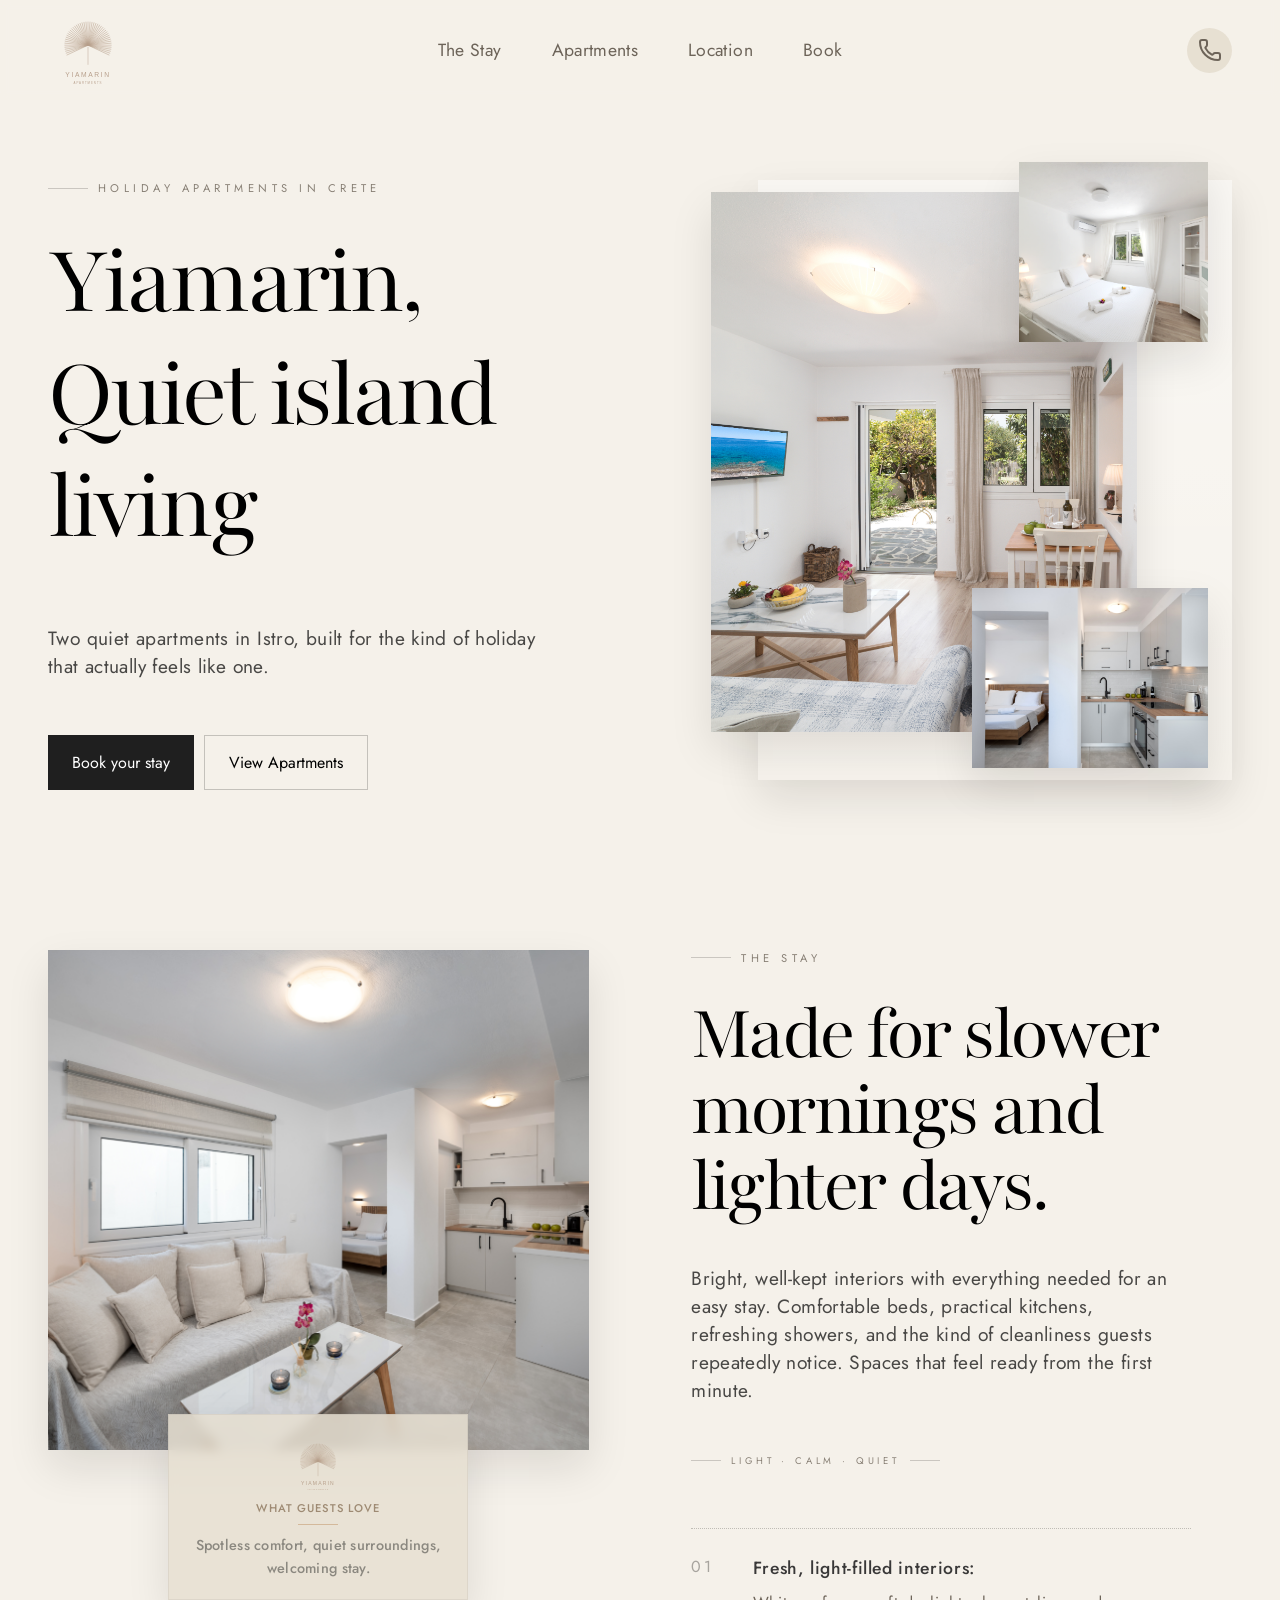
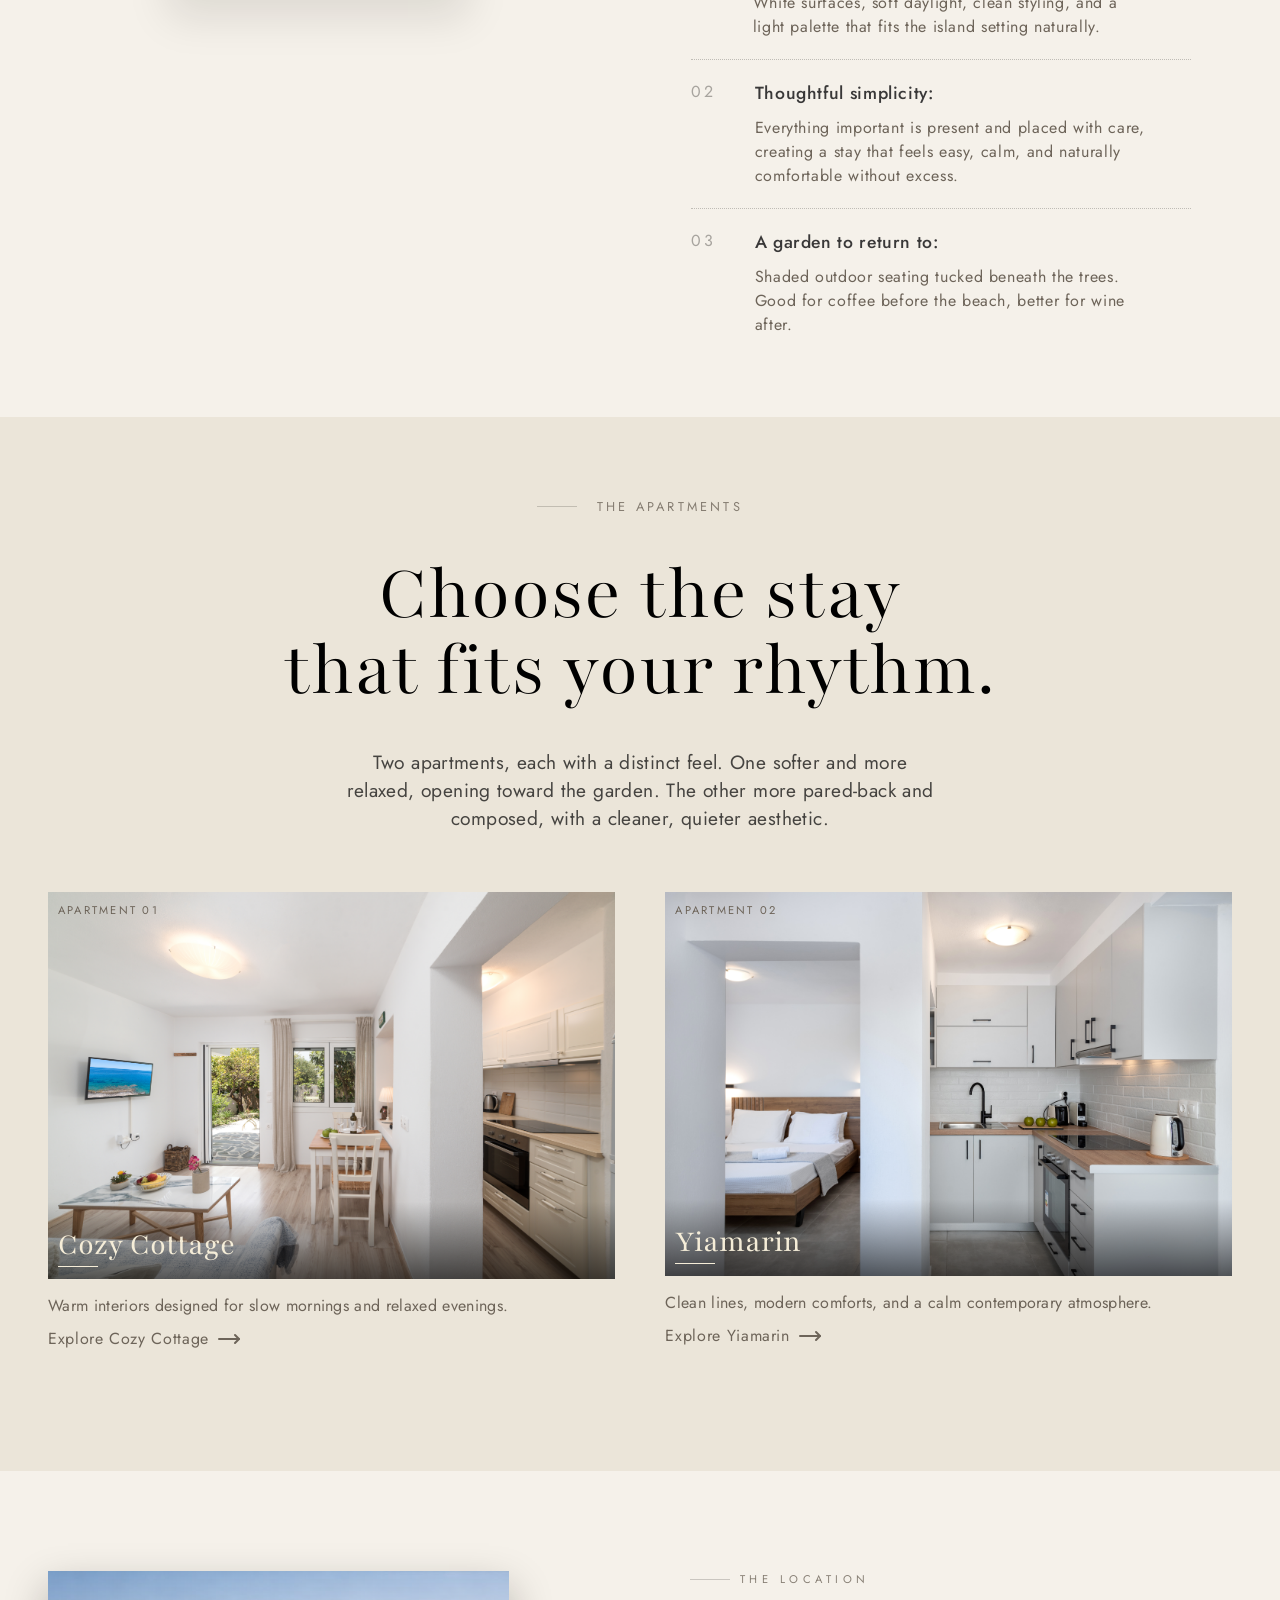
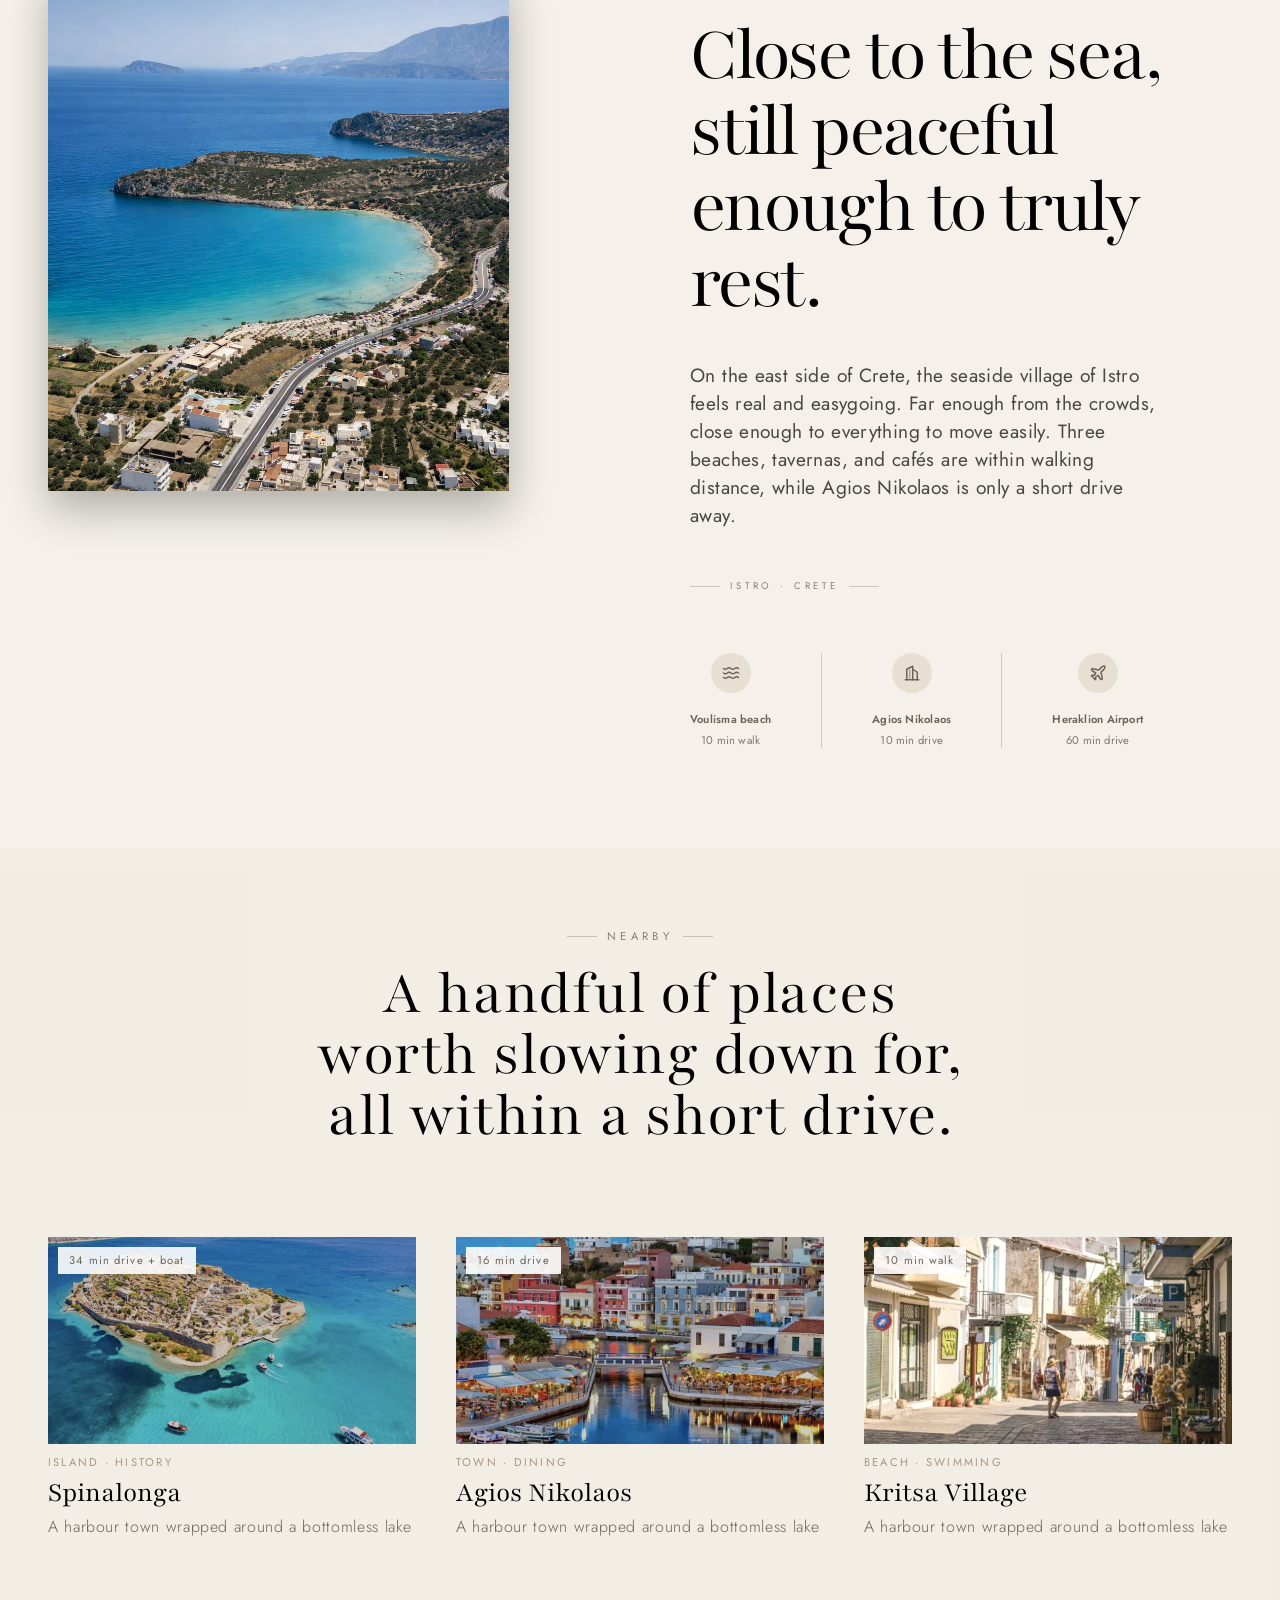
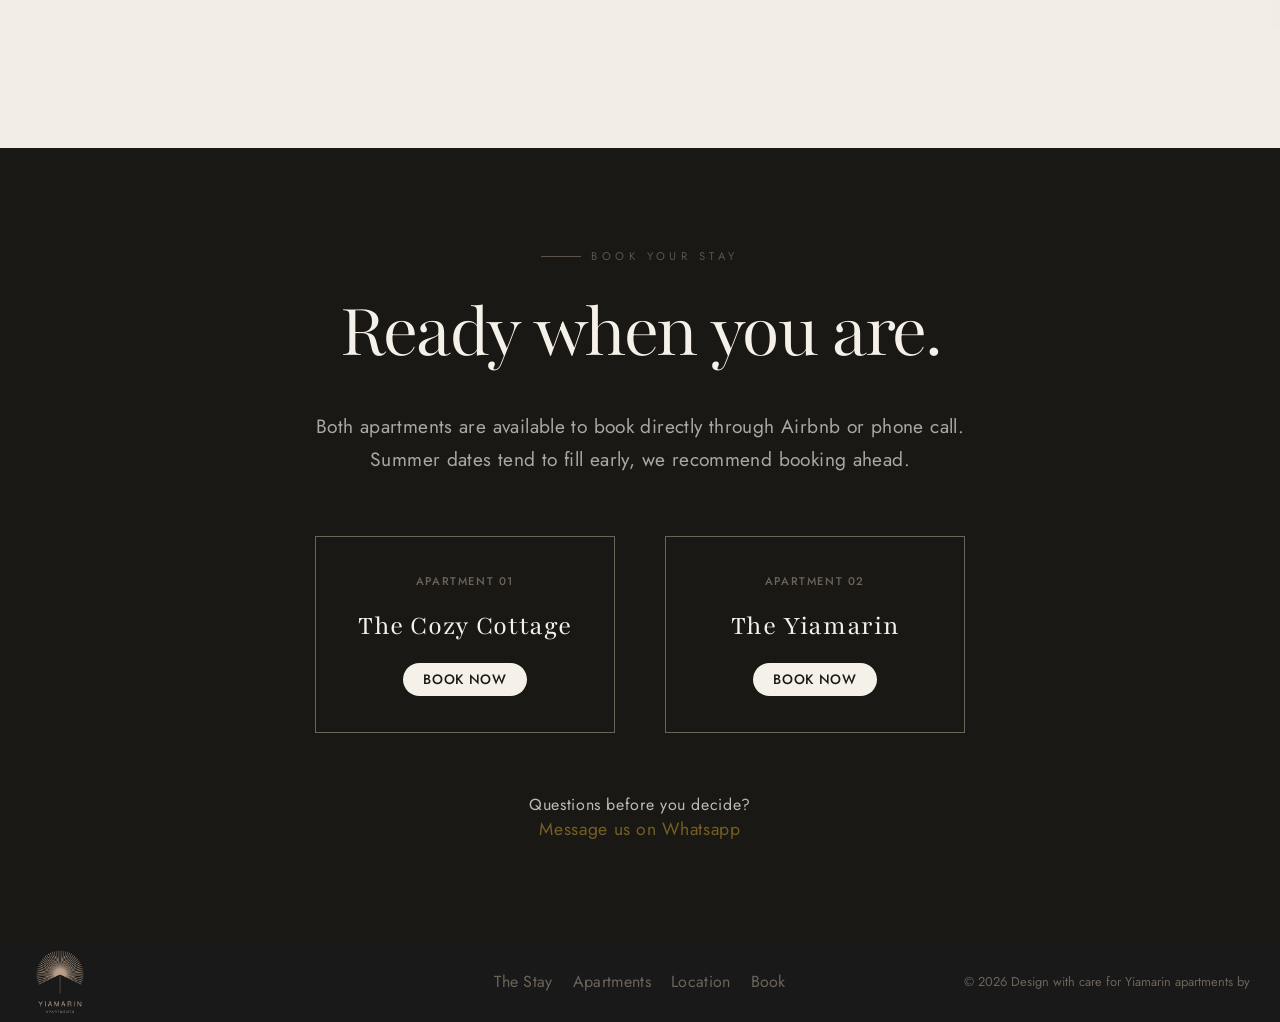
==== commit 89ec2558: "Refactor navbar, stay section and apartment cards  - Replace nav-button with hamburger-button (3-spa" ====
--- a/index.html
+++ b/index.html
@@ -20,10 +20,12 @@
   <body>
     <!-- NAVBAR -->
     <header class="site-header">
-      <button class="nav-button">
-        <span class="nav-toggle"></span>
-      </button>
-      <nav class="nav-bar-header">
+      <nav class="navbar">
+        <button class="hamburger-button" aria-label="navigation button">
+          <span></span>
+          <span></span>
+          <span></span>
+        </button>
         <a href="/" class="logo" aria-label="Yiamarin Apartments Home">
           <svg viewBox="-50 0 500 460" xmlns="http://www.w3.org/2000/svg">
             <!-- Χρώμα -->
@@ -119,7 +121,7 @@
             </text>
           </svg>
         </a>
-        <ul class="nav-menu">
+        <ul class="nav-menu" aria-label="navigation links">
           <li><a href="#stay">The Stay</a></li>
           <li><a href="#apartments">Apartments</a></li>
           <li><a href="#location">Location</a></li>
@@ -150,7 +152,7 @@
       <section class="hero">
         <div class="hero-wrapper">
           <div class="hero-typography">
-            <span class="eyebrow">Holiday Apartments in Crete</span>
+            <span class="eyebrow-hero">Holiday Apartments in Crete</span>
             <h1>
               Yiamarin,<br />
               Quiet island living
@@ -216,12 +218,13 @@
       </section>
 
       <!-- THE STAY -->
-      <section id="stay" class="stay">
+      <section id="stay" class="stay" aria-labelledby="stay-paragraph ">
         <div class="stay-wrapper">
-          <div class="stay-images">
-            <div class="stay-image">
-              <img src="yiamarin/yiamarin-sofa.jpg" alt="" />
-            </div>
+          <div class="stay-image">
+            <img
+              src="yiamarin/yiamarin-sofa.jpg"
+              alt="Sofa area inside the Yiamarin apartment with natural light, Istro"
+            />
             <aside class="stay-note">
               <svg
                 class="stay-note-svg"
@@ -326,11 +329,6 @@
                 >Spotless comfort, quiet surroundings, welcoming stay.</strong
               >
             </aside>
-            <img
-              class="stay-image-bedroom"
-              src="cozy/garden.JPG"
-              alt="yiamarin apartment living room overlooking kitchen & bedroom, located at istro, near voulisma beach & agios nikolaos city"
-            />
           </div>
 
           <div class="stay-typography">
@@ -345,7 +343,7 @@
               and the kind of cleanliness guests repeatedly notice. Spaces that
               feel ready from the first minute.
             </p>
-            <span class="paragraph-eyebrow">bright · quiet</span>
+            <span class="paragraph-eyebrow">light · calm · quiet</span>
 
             <div class="stay-divider"></div>
             <div class="stay-highlights-wrapper">
@@ -417,83 +415,36 @@
                   alt="Exterior view of Yiamarin Apartments in Istro, Crete with calm holiday setting"
                 />
                 <span class="apt-box-number">Apartment 01</span>
-              </div>
+                <div class="apartment-img-overlay"></div>
+                <h3>Cozy Cottage</h3>
+                <span class="apt-h3-eyebrow"></span>
+              </div>
+
               <div class="apartment-details">
-                <h3>Cozy Cottage</h3>
-                <span class="box-eyebrow"></span>
                 <p>
                   Warm interiors designed for slow mornings and relaxed
                   evenings.
                 </p>
+                <div class="apartment-link">
+                  <a href=""
+                    >Explore Cozy Cottage<svg
+                      xmlns="http://www.w3.org/2000/svg"
+                      width="24"
+                      height="24"
+                      viewBox="0 0 24 24"
+                      fill="none"
+                      stroke="currentColor"
+                      stroke-width="2"
+                      stroke-linecap="round"
+                      stroke-linejoin="round"
+                      class="apartments-arrow lucide lucide-move-right-icon lucide-move-right"
+                    >
+                      <path d="M18 8L22 12L18 16" />
+                      <path d="M2 12H22" />
+                    </svg>
+                  </a>
+                </div>
                 <span class="diva"></span>
-                <div class="apartment-details-bottom">
-                  <div class="apt-box-amenities">
-                    <!-- GUESTS -->
-                    <article class="box-amenities">
-                      <svg
-                        class="lucide lucide-users-icon lucide-users"
-                        xmlns="http://www.w3.org/2000/svg"
-                        width="24"
-                        height="24"
-                        viewBox="0 0 24 24"
-                        fill="none"
-                        stroke="currentColor"
-                        stroke-width="2"
-                        stroke-linecap="round"
-                        stroke-linejoin="round"
-                        class="lucide lucide-users-icon lucide-users"
-                      >
-                        <path d="M16 21v-2a4 4 0 0 0-4-4H6a4 4 0 0 0-4 4v2" />
-                        <path d="M16 3.128a4 4 0 0 1 0 7.744" />
-                        <path d="M22 21v-2a4 4 0 0 0-3-3.87" />
-                        <circle cx="9" cy="7" r="4" />
-                      </svg>
-                      <span>2-4 Guests</span>
-                    </article>
-                    <div class="apt-box-divider-column"></div>
-                    <!-- HOUSE SQM -->
-                    <article class="box-amenities">
-                      <svg
-                        xmlns="http://www.w3.org/2000/svg"
-                        width="24"
-                        height="24"
-                        viewBox="0 0 24 24"
-                        fill="none"
-                        stroke="currentColor"
-                        stroke-width="2"
-                        stroke-linecap="round"
-                        stroke-linejoin="round"
-                        class="lucide lucide-house-icon lucide-house"
-                      >
-                        <path d="M15 21v-8a1 1 0 0 0-1-1h-4a1 1 0 0 0-1 1v8" />
-                        <path
-                          d="M3 10a2 2 0 0 1 .709-1.528l7-6a2 2 0 0 1 2.582 0l7 6A2 2 0 0 1 21 10v9a2 2 0 0 1-2 2H5a2 2 0 0 1-2-2z"
-                        />
-                      </svg>
-                      <span>35&nbsp;m²</span>
-                    </article>
-                    <div class="apt-box-divider-column"></div>
-                  </div>
-                  <div class="apartment-link">
-                    <a href=""
-                      >Explore Cozy Cottage<svg
-                        xmlns="http://www.w3.org/2000/svg"
-                        width="24"
-                        height="24"
-                        viewBox="0 0 24 24"
-                        fill="none"
-                        stroke="currentColor"
-                        stroke-width="2"
-                        stroke-linecap="round"
-                        stroke-linejoin="round"
-                        class="apartments-arrow lucide lucide-move-right-icon lucide-move-right"
-                      >
-                        <path d="M18 8L22 12L18 16" />
-                        <path d="M2 12H22" />
-                      </svg>
-                    </a>
-                  </div>
-                </div>
               </div>
             </div>
 
@@ -504,83 +455,35 @@
                   alt="Exterior view of Yiamarin Apartments in Istro, Crete with calm holiday setting"
                 />
                 <span class="apt-box-number">Apartment 02</span>
+                <div class="apartment-img-overlay"></div>
+                <h3>Yiamarin</h3>
+                <span class="apt-h3-eyebrow"></span>
               </div>
               <div class="apartment-details">
-                <h3>Yiamarin</h3>
-                <span class="box-eyebrow"></span>
                 <p>
                   Clean lines, modern comforts, and a calm contemporary
                   atmosphere.
                 </p>
+                <div class="apartment-link">
+                  <a href=""
+                    >Explore Yiamarin<svg
+                      xmlns="http://www.w3.org/2000/svg"
+                      width="24"
+                      height="24"
+                      viewBox="0 0 24 24"
+                      fill="none"
+                      stroke="currentColor"
+                      stroke-width="2"
+                      stroke-linecap="round"
+                      stroke-linejoin="round"
+                      class="apartments-arrow lucide lucide-move-right-icon lucide-move-right"
+                    >
+                      <path d="M18 8L22 12L18 16" />
+                      <path d="M2 12H22" />
+                    </svg>
+                  </a>
+                </div>
                 <span class="diva"></span>
-                <div class="apartment-details-bottom">
-                  <div class="apt-box-amenities">
-                    <!-- GUESTS -->
-                    <article class="box-amenities">
-                      <svg
-                        class="lucide lucide-users-icon lucide-users"
-                        xmlns="http://www.w3.org/2000/svg"
-                        width="24"
-                        height="24"
-                        viewBox="0 0 24 24"
-                        fill="none"
-                        stroke="currentColor"
-                        stroke-width="2"
-                        stroke-linecap="round"
-                        stroke-linejoin="round"
-                        class="lucide lucide-users-icon lucide-users"
-                      >
-                        <path d="M16 21v-2a4 4 0 0 0-4-4H6a4 4 0 0 0-4 4v2" />
-                        <path d="M16 3.128a4 4 0 0 1 0 7.744" />
-                        <path d="M22 21v-2a4 4 0 0 0-3-3.87" />
-                        <circle cx="9" cy="7" r="4" />
-                      </svg>
-                      <span>2 Guests</span>
-                    </article>
-                    <div class="apt-box-divider-column"></div>
-                    <!-- HOUSE SQM -->
-                    <article class="box-amenities">
-                      <svg
-                        xmlns="http://www.w3.org/2000/svg"
-                        width="24"
-                        height="24"
-                        viewBox="0 0 24 24"
-                        fill="none"
-                        stroke="currentColor"
-                        stroke-width="2"
-                        stroke-linecap="round"
-                        stroke-linejoin="round"
-                        class="lucide lucide-house-icon lucide-house"
-                      >
-                        <path d="M15 21v-8a1 1 0 0 0-1-1h-4a1 1 0 0 0-1 1v8" />
-                        <path
-                          d="M3 10a2 2 0 0 1 .709-1.528l7-6a2 2 0 0 1 2.582 0l7 6A2 2 0 0 1 21 10v9a2 2 0 0 1-2 2H5a2 2 0 0 1-2-2z"
-                        />
-                      </svg>
-                      <span>30&nbsp;m²</span>
-                    </article>
-                    <div class="apt-box-divider-column"></div>
-                  </div>
-                  <div class="apartment-link">
-                    <a href=""
-                      >Explore Yiamarin<svg
-                        xmlns="http://www.w3.org/2000/svg"
-                        width="24"
-                        height="24"
-                        viewBox="0 0 24 24"
-                        fill="none"
-                        stroke="currentColor"
-                        stroke-width="2"
-                        stroke-linecap="round"
-                        stroke-linejoin="round"
-                        class="apartments-arrow lucide lucide-move-right-icon lucide-move-right"
-                      >
-                        <path d="M18 8L22 12L18 16" />
-                        <path d="M2 12H22" />
-                      </svg>
-                    </a>
-                  </div>
-                </div>
               </div>
             </div>
           </div>
@@ -629,7 +532,7 @@
               within walking distance, while Agios Nikolaos is only a short
               drive away.
             </p>
-            <span class="paragraph-eyebrow">ISTRO · CRETE</span>
+            <span class="paragraph-eyebrows-location">ISTRO · CRETE</span>
             <div class="location-highlights">
               <!-- VOULISMA -->
               <div class="garden location-surrounding">
@@ -727,7 +630,43 @@
         </div>
       </section>
 
-      <section class="reviews"></section>
+      <!-- NEARBY -->
+      <section class="nearby">
+        <div class="nearby-wrapper">
+          <div class="nearby-typography">
+            <span class="nearby-eyebrow">nearby</span>
+            <h2>
+              A handful of places worth slowing down for, all within a short
+              drive.
+            </h2>
+          </div>
+          <div class="nearby-places-wrapper">
+            <article class="nearby-places spinaloga">
+              <img src="images/spinaloga.jpg" alt="" />
+              <span class="nearby-badge">34 min drive + boat</span>
+              <span class="place-category">Island · History</span>
+              <h3>Spinalonga</h3>
+              <p class="pe">A harbour town wrapped around a bottomless lake</p>
+            </article>
+
+            <article class="nearby-places voulismeni">
+              <img src="images/voulismeni.jpg" alt="" />
+              <span class="nearby-badge">16 min drive</span>
+              <span class="place-category">Town · Dining</span>
+              <h3>Agios Nikolaos</h3>
+              <p>A harbour town wrapped around a bottomless lake</p>
+            </article>
+
+            <article class="nearby-places kritsa">
+              <img src="images/kritsa.jpg" alt="" />
+              <span class="nearby-badge">10 min walk</span>
+              <span class="place-category">Beach · Swimming</span>
+              <h3>Kritsa Village</h3>
+              <p>A harbour town wrapped around a bottomless lake</p>
+            </article>
+          </div>
+        </div>
+      </section>
 
       <!-- BOOK -->
       <section id="book" class="book">
@@ -799,5 +738,6 @@
         </div>
       </nav>
     </footer>
+    <script src="script.js"></script>
   </body>
 </html>
--- a/styles2.css
+++ b/styles2.css
@@ -28,6 +28,10 @@
   margin: 0 auto;
 }
 
+.no-scroll {
+  overflow: hidden;
+}
+
 .visualy-hidden {
   display: none;
 }
@@ -63,18 +67,20 @@
   letter-spacing: var(--small-spacing);
 }
 
-.paragraph-eyebrow {
+.paragraph-eyebrow,
+.paragraph-eyebrows-location {
   display: flex;
   margin: 50px 0 40px 0;
   color: var(--muted);
   text-transform: uppercase;
   gap: 10px;
-  font-size: 0.8rem;
+  font-size: 0.6rem;
   letter-spacing: 0.4em;
   opacity: 0.8;
 }
 
-.paragraph-eyebrow::before {
+.paragraph-eyebrow::before,
+.paragraph-eyebrows-location::before {
   content: "";
   width: 30px;
   height: 1px;
@@ -82,7 +88,8 @@
   background: rgba(23, 21, 18, 0.24);
 }
 
-.paragraph-eyebrow::after {
+.paragraph-eyebrow::after,
+.paragraph-eyebrows-location::after {
   content: "";
   width: 30px;
   height: 1px;
@@ -96,7 +103,7 @@
   align-items: center;
   text-transform: uppercase;
   gap: 10px;
-  font-size: 0.8rem;
+  font-size: 0.7rem;
   letter-spacing: 0.4em;
   margin-bottom: 30px;
   opacity: 0.8;
@@ -118,45 +125,26 @@
   width: 100%;
   background-color: #f5f1eac5;
   backdrop-filter: blur(5px);
-  z-index: 10;
-}
-
-.nav-button {
+  z-index: 999;
+}
+/*
+.site-header-schroll {
+  position: fixed;
+  top: 0;
+  left: 0;
+  width: 100%;
+  background-color: #f5f1eac5;
+  box-shadow: var(--shadow-mid);
+  z-index: 999;
+}*/
+
+.hamburger-button {
   border: none;
   background: none;
   display: none;
-  margin: 20px;
-}
-
-.nav-toggle {
-  width: 35px;
-  height: 3px;
-  background: var(--muted);
-  display: inline-block;
-  position: relative;
-  border-radius: 20px;
-}
-
-.nav-toggle::before,
-.nav-toggle::after {
-  content: "";
-  position: absolute;
-  width: 35px;
-  height: 3px;
-  background: var(--muted);
-  left: 0;
-  border-radius: 20px;
-}
-
-.nav-toggle::before {
-  top: -8px;
-}
-
-.nav-toggle::after {
-  top: 8px;
-}
-
-.nav-bar-header {
+}
+
+.navbar {
   display: flex;
   max-width: 1400px;
   align-items: center;
@@ -178,7 +166,7 @@
   list-style: none;
 }
 
-nav .logo {
+.logo {
   display: inline-flex;
   width: 80px;
   height: 80px;
@@ -212,6 +200,7 @@
 }
 
 /*==== Hero ===*/
+
 .hero {
   padding: 180px 0 80px 0;
 }
@@ -225,8 +214,28 @@
   width: 100%;
 }
 
+.eyebrow-hero {
+  display: flex;
+  color: var(--muted);
+  align-items: center;
+  text-transform: uppercase;
+  gap: 10px;
+  font-size: 0.7rem;
+  letter-spacing: 0.4em;
+  margin-bottom: 30px;
+  opacity: 0.8;
+  flex-wrap: wrap;
+}
+
+.eyebrow-hero::before {
+  content: "";
+  width: 40px;
+  height: 1px;
+  background: rgba(23, 21, 18, 0.24);
+}
+
 .hero-typography h1 {
-  font-size: clamp(4.5rem, 8vw, 7rem);
+  font-size: clamp(6rem, 8vw, 7rem);
   max-width: 12ch;
   line-height: 1.1;
 }
@@ -240,6 +249,7 @@
 .hero-trust {
   display: flex;
   margin-top: 40px;
+  display: none;
 }
 
 .hero-star {
@@ -351,13 +361,13 @@
 .stay-wrapper {
   display: grid;
   grid-template-columns: 1fr 1fr;
-  column-gap: clamp(60px, 8vw, 400px);
-}
-
-.stay-images {
+  column-gap: clamp(60px, 8vw, 200px);
+}
+
+.stay-image {
   position: relative;
   width: 100%;
-  height: 60%;
+  max-height: 500px;
 }
 
 .stay-image img {
@@ -367,16 +377,7 @@
   object-fit: cover;
   box-shadow: var(--shadow-min);
   border: var(--image-border);
-}
-
-.stay-image-bedroom {
-  display: none;
-  position: absolute;
-  width: 40%;
-  height: 40%;
-  bottom: -10%;
-  object-fit: cover;
-  box-shadow: var(--shadow-min);
+  aspect-ratio: 16 /9;
 }
 
 .stay-note {
@@ -385,9 +386,9 @@
   backdrop-filter: blur(6px);
   border: 1px solid rgba(0, 0, 0, 0.05);
   width: calc(100% - 60px);
-  max-width: 400px;
+  max-width: 300px;
   padding: 20px;
-  bottom: -130px;
+  bottom: -150px;
   left: 50%;
   transform: translateX(-50%);
   box-shadow: 0 18px 40px rgba(19, 17, 14, 0.1);
@@ -474,7 +475,7 @@
 }
 
 .stay-highlights strong {
-  font-size: clamp(1rem, 5vw, 1.3rem);
+  font-size: clamp(1rem, 5vw, 1.1rem);
   letter-spacing: var(--small-spacing);
   font-weight: 500;
   width: 50ch;
@@ -484,7 +485,7 @@
 }
 
 .stay-highlights p {
-  font-size: clamp(1rem, 5vw, 1.1rem);
+  font-size: clamp(1rem, 5vw, 1rem);
   color: var(--muted);
   letter-spacing: var(--medium-spacing);
   max-width: 40ch;
@@ -589,7 +590,6 @@
   font-size: clamp(3rem, 9vw, 5rem);
   max-width: 20ch;
   letter-spacing: 0.05rem;
-  font-weight: 300;
 }
 
 .apartment-paragraph {
@@ -607,23 +607,30 @@
 .yiamarin {
   display: flex;
   flex-direction: column;
+}
+
+.apartment-img {
   position: relative;
-}
-
-/*.overlay {
-  position: absolute;
-  inset: 0;
-  background-color: rgba(0, 0, 0, 0.2);
-}*/
+  overflow: hidden;
+}
 
 .apartments img {
   width: 100%;
+  height: 100%;
   object-fit: cover;
   box-shadow: var(--shadow-min);
 }
 
-.apartment-details {
-  padding: 0 10px 20px 10px;
+.apartment-img-overlay {
+  position: absolute;
+  background: linear-gradient(
+    to bottom,
+    transparent 80%,
+    rgba(0, 0, 0, 0.6) 100%
+  );
+  z-index: 200;
+  inset: 0;
+  z-index: 1;
 }
 
 .apt-box-number {
@@ -635,32 +642,45 @@
   inset: 0;
   padding: 10px;
   position: absolute;
-}
-
-.box-eyebrow {
-  display: flex;
-  width: 40px;
-  border-bottom: 1px solid var(--muted);
+  z-index: 2;
 }
 
 .cozy-cottage h3,
 .yiamarin h3 {
   font-size: clamp(1.5rem, 3vw, 2rem);
-  font-weight: 500;
+  font-weight: 400;
   text-align: left;
   font-family: "Playfair", serif;
-  color: black;
+  color: #f5edd8;
   margin-top: 10px;
-  letter-spacing: var(--min-spacing);
-}
-
-.apartment-box-top {
-  display: flex;
-  justify-content: space-between;
+  letter-spacing: var(--mid-spacing);
+  position: absolute;
+  bottom: 15px;
+  left: 10px;
+  z-index: 3;
+}
+
+.apt-h3-eyebrow {
+  display: flex;
+  width: 40px;
+  position: absolute;
+  bottom: 12px;
+  left: 10px;
+  border-bottom: 1px solid #f5edd8;
+  z-index: 4;
+}
+
+.apartment-details p {
+  font-size: 1rem;
+  color: var(--muted);
+  margin-top: 15px;
+  font-family: var(--jost);
+  font-weight: 400;
+  letter-spacing: var(--small-spacing);
 }
 
 .diva {
-  display: block;
+  display: none;
   width: 100%;
   height: 1px;
   background: var(--muted);
@@ -668,67 +688,29 @@
   margin: 20px 0;
 }
 
-.apartment-details-bottom {
-  display: flex;
-  align-items: flex-start;
-}
+.apartments-arrow {
+  display: inline-flex;
+  align-items: center;
+  justify-content: center;
+  align-self: center;
+}
+
+/*
+.apartment-link {
+  justify-content: center;
+  text-align: center;
+}*/
 
 .cozy-cottage a,
 .yiamarin a {
   gap: 8px;
   font-size: var(1rem, 3vw, 1.5rem);
   text-decoration: none;
-  font-weight: 500;
-  letter-spacing: 0.06rem;
+  font-weight: 400;
+  letter-spacing: var(--medium-spacing);
   color: var(--muted);
   display: inline-flex;
-  text-align: center;
-  margin-right: 10px;
-}
-
-.apartment-details p {
-  font-size: 1.1rem;
-  color: var(--muted);
-  margin-top: 15px;
-  font-family: var(--playfair);
-}
-
-.apartments-arrow {
-  display: inline-flex;
-  align-items: center;
-  justify-content: center;
-  align-self: center;
-}
-
-.apt-box-amenities {
-  display: flex;
-  gap: 15px;
-}
-
-.box-amenities {
-  display: none;
-  align-items: center;
-  width: 100%;
-  white-space: nowrap;
-  color: var(--muted);
-  font-size: 0.8rem;
-}
-
-.box-amenities svg {
-  width: 20px;
-  color: var(--muted);
-}
-
-.box-amenities span {
-  text-align: center;
-  margin-left: 10px;
-}
-
-.apt-box-divider-column {
-  display: none;
-  width: 1px;
-  background: var(--muted);
-  align-self: stretch;
+  margin-top: 10px;
 }
 
 /*==== THE LOCATION ==== */
@@ -871,7 +853,143 @@
   margin-right: clamp(25px, 5vw, 50px);
 }
 
-/*==== book ==== */
+/*==== NEARBY ==== */
+.nearby {
+  margin: 0 auto;
+  padding: 80px 0;
+  justify-content: center;
+  align-items: center;
+  height: 100dvh;
+  background: #e7e0d240;
+}
+
+.nearby-wrapper {
+  display: grid;
+  grid-template-rows: 1fr;
+  gap: clamp(40px, 10vw, 50px);
+  margin: 0 auto;
+  justify-content: center;
+  text-align: center;
+  max-width: 100dvw;
+  padding-inline: clamp(1rem, 4vw, 3rem);
+}
+
+.nearby-typography {
+  display: flex;
+  flex-direction: column;
+  margin: 0 auto;
+  text-align: center;
+  gap: 20px;
+}
+
+.nearby-eyebrow {
+  display: flex;
+  color: var(--muted);
+  text-transform: uppercase;
+  gap: 10px;
+  font-size: 0.7rem;
+  letter-spacing: 0.4em;
+  opacity: 0.8;
+  align-self: center;
+}
+
+.nearby-eyebrow::before {
+  content: "";
+  width: 30px;
+  height: 1px;
+  align-self: center;
+  background: rgba(23, 21, 18, 0.24);
+}
+
+.nearby-eyebrow::after {
+  content: "";
+  width: 30px;
+  height: 1px;
+  align-self: center;
+  background: rgba(23, 21, 18, 0.24);
+}
+
+.nearby-typography h2 {
+  font-size: clamp(3rem, 9vw, 4rem);
+  max-width: 20ch;
+  letter-spacing: 0.05rem;
+}
+
+.nearby-heading-divider {
+  font-size: clamp(1rem, 9vw, 1.1rem);
+  display: block;
+  color: var(--muted);
+
+  margin: 0 auto;
+  margin-top: 30px;
+  line-height: 1.3;
+  font-family: var(--jost);
+  font-weight: 400;
+}
+
+.nearby-places-wrapper {
+  display: grid;
+  grid-template-columns: repeat(3, 1fr);
+  margin: 0 auto;
+  gap: 40px;
+  width: 100%;
+}
+
+.nearby-places {
+  display: flex;
+  flex-direction: column;
+  position: relative;
+  margin-top: 40px;
+}
+
+.nearby-places img {
+  width: 100%;
+  max-width: 600px;
+  aspect-ratio: 16 / 9;
+  object-fit: cover;
+}
+
+.nearby-places h3 {
+  align-self: flex-start;
+  font-family: var(--playfair);
+  font-weight: 300;
+  font-size: clamp(1.2rem, 3vw, 1.8rem);
+  letter-spacing: var(--mid-spacing);
+  margin-top: 5px;
+}
+
+.nearby-places p {
+  align-self: flex-start;
+  font-weight: 300;
+  font-size: clamp(1rem, 3vw, 1rem);
+  color: var(--muted);
+  letter-spacing: var(--medium-spacing);
+  margin-top: 5px;
+}
+
+.place-category {
+  color: #a89880;
+  text-transform: uppercase;
+  font-size: 0.7rem;
+  letter-spacing: 0.2em;
+  align-self: flex-start;
+  margin-top: 10px;
+}
+
+.nearby-badge {
+  position: absolute;
+  left: 10px;
+  top: 10px;
+  z-index: 97;
+  font: var(1rem, 3vw, 2rem);
+  color: var(--muted);
+  background-color: rgba(255, 255, 255, 0.899);
+  padding: 0.5em 1em;
+  letter-spacing: 0.1em;
+  font-size: 0.7rem;
+}
+
+/*==== BOOK ==== */
 .book {
   padding: 100px 0;
   background-color: #1a1814;
@@ -894,7 +1012,7 @@
   justify-content: center;
   text-transform: uppercase;
   gap: 10px;
-  font-size: 0.8rem;
+  font-size: 0.7rem;
   letter-spacing: 0.4em;
   margin-bottom: 30px;
   opacity: 0.8;
@@ -1006,7 +1124,7 @@
 /*==== FOOTER ==== */
 footer {
   width: 100%;
-  background-color: black;
+  background-color: rgb(25, 25, 25);
 }
 
 .footer-nav {
@@ -1071,10 +1189,55 @@
 
 @media (max-width: 1024px) {
   /*==== HERO REPSONSIVE ==== */
+  .hero {
+    padding: 80px 0 0 0;
+  }
+
   .hero-wrapper {
     display: grid;
-    grid-template-columns: 1fr 4fr;
-    gap: 120px;
+    grid-template-columns: 1fr;
+    gap: 0;
+    margin-top: 0;
+    padding-top: 0;
+  }
+
+  .eyebrow-hero {
+    display: none;
+  }
+
+  .hero-typography p {
+    margin-top: 40px;
+  }
+
+  .hero-cta {
+    margin-top: 50px;
+  }
+
+  .hero-visual {
+    width: 100%;
+    margin: 40px 0 0 0;
+    max-height: 600px;
+  }
+
+  .hero-bg {
+    margin-top: 0;
+    padding: 0;
+    position: relative;
+    display: none;
+  }
+
+  .hero-visual .cozy {
+    width: 100%;
+    height: 100%;
+    inset: 0;
+  }
+
+  .hero-img .yiamarin-hero {
+    display: none;
+  }
+
+  .hero-img .bedroom {
+    display: none;
   }
 
   /*==== STAY REPSONSIVE ==== */
@@ -1084,7 +1247,7 @@
     height: 100%;
   }
 
-  .stay-images {
+  .stay-image {
     order: 2;
   }
 
@@ -1095,7 +1258,6 @@
   .stay-image img {
     position: relative;
     height: 60%;
-
     margin-top: 80px;
   }
 
@@ -1157,85 +1319,134 @@
 }
 
 @media (max-width: 768px) {
+  /*==== NAV-BAR 768 ====*/
   .site-header {
-    position: fixed;
-    padding: 0;
-    margin: 0;
-  }
-  .nav-button {
-    display: block;
-    position: fixed;
-  }
-
-  .nav-bar-header {
+    background-color: #f5f1ea;
+    height: 44px;
+  }
+
+  .navbar {
+    display: flex;
+    max-width: 1400px;
+    align-items: center;
+    justify-content: space-between;
+    margin: 0 auto;
+    padding-inline: clamp(1rem, 4vw, 3rem);
+    padding-top: 10px;
+    padding-bottom: 10px;
+    position: relative;
+  }
+
+  .hamburger-button {
+    display: flex;
+    color: var(--muted);
+    width: 40px;
+    height: 5px;
+    position: relative;
+    z-index: 200;
+  }
+
+  .hamburger-button span {
+    position: absolute;
+    left: 0;
+    width: 100%;
+    height: 4px;
+    background: var(--muted);
+    border-radius: 20px;
+    transition:
+      transform 0.3s ease,
+      opacity 0.3s ease;
+  }
+
+  .hamburger-button span:nth-child(1) {
+    top: 0;
+  }
+
+  .hamburger-button span:nth-child(2) {
+    top: 8px;
+  }
+
+  .hamburger-button span:nth-child(3) {
+    top: 16px;
+  }
+
+  .hamburger-button-open span:nth-child(1) {
+    background: transparent;
+  }
+
+  .hamburger-button-open span:nth-child(2) {
+    transform: rotate(45deg);
+    top: 8px;
+  }
+
+  .hamburger-button-open span:nth-child(3) {
+    transform: rotate(-45deg);
+    top: 8px;
+  }
+
+  .nav-menu {
+    position: absolute;
+    top: 0;
+    gap: 20px;
+    flex-direction: column;
+    background-color: #f5f1ea;
+    width: 100%;
+    height: 100dvh;
+    padding-top: 100px;
     opacity: 0;
-    padding: 0;
-    margin: 0;
-  }
-
-  /*==== HERO RESPONSIVE ====*/
-  .hero {
-    padding: 80px 0 0 0;
-  }
-
-  .hero-wrapper {
-    display: grid;
-    grid-template-columns: 1fr;
-    gap: 0;
-    margin-top: 0;
-    padding-top: 0;
-  }
-
+  }
+
+  .nav-menu a {
+    font-size: 1.8rem;
+  }
+
+  .nav-menu-open {
+    opacity: 1;
+  }
+
+  .logo {
+    position: absolute;
+    z-index: 200;
+    top: 0;
+    left: 50%;
+    transform: translateX(-50%);
+    display: none;
+  }
+
+  .call-now {
+    display: none;
+  }
+  /*===*/
+  .paragraph-eyebrows-location {
+    margin: 50px 0 0 0;
+  }
+
+  .eyebrow {
+    margin-bottom: 0;
+    justify-content: center;
+  }
+
+  .paragraph-eyebrow {
+    justify-content: center;
+  }
+
+  /*==== HERO 768 ====*/
   .hero-visual {
-    width: 100%;
-    margin: 80px auto;
+    margin: 60px 0;
     height: 300px;
   }
 
-  .hero-bg {
-    margin-top: 0;
-    padding: 0;
-    position: relative;
-    display: none;
-  }
-
-  .hero-visual .cozy {
-    width: 100%;
-    height: 100%;
-    inset: 0;
-  }
-
-  .hero-img .yiamarin-hero {
-    width: 50%;
-    height: 30%;
-    bottom: -20%;
-    right: 0;
-    position: absolute;
-    object-fit: cover;
-    box-shadow: var(--shadow-min);
-    border: var(--image-border);
-    display: none;
-  }
-
-  .hero-img .bedroom {
-    width: 50%;
-    height: 30%;
-    top: -3%;
-    right: 0;
-    position: absolute;
-    filter: brightness(1.1) contrast(1.05);
-    object-fit: cover;
-    box-shadow: var(--shadow-min);
-    border: var(--image-border);
-    display: none;
-  }
-
-  /*==== STAY RESPONSIVE ====*/
+  /*==== STAY 768 ====*/
   .stay {
     padding: 0 0 80px 0;
   }
 
-  /*==== APARTMENTS RESPONSIVE ====*/
+  .stay-paragraph,
+  .stay-heading h2 {
+    text-align: center;
+  }
+
+  /*==== APARTMENTS 768 ====*/
   .apartments-section {
     padding: 80px 0 40px 0;
   }
@@ -1244,7 +1455,10 @@
     flex-direction: column;
   }
 
-  /*==== LOCATION RESPONSIVE ====*/
+  .apartments-eyebrow {
+    margin-bottom: -10px;
+  }
+  /*==== LOCATION 768 ====*/
   .location-images {
     position: relative;
     height: auto;
@@ -1259,13 +1473,13 @@
     overflow: hidden;
   }
 
-  /*==== book RESPONSIVE ====*/
+  /*==== BOOK 768 ====*/
   .book-apartments {
     flex-direction: column;
     align-items: center;
   }
 
-  /*==== FOOTER RESPONSIVE ====*/
+  /*==== FOOTER 768 ====*/
   .footer-nav {
     display: flex;
     flex-direction: column;
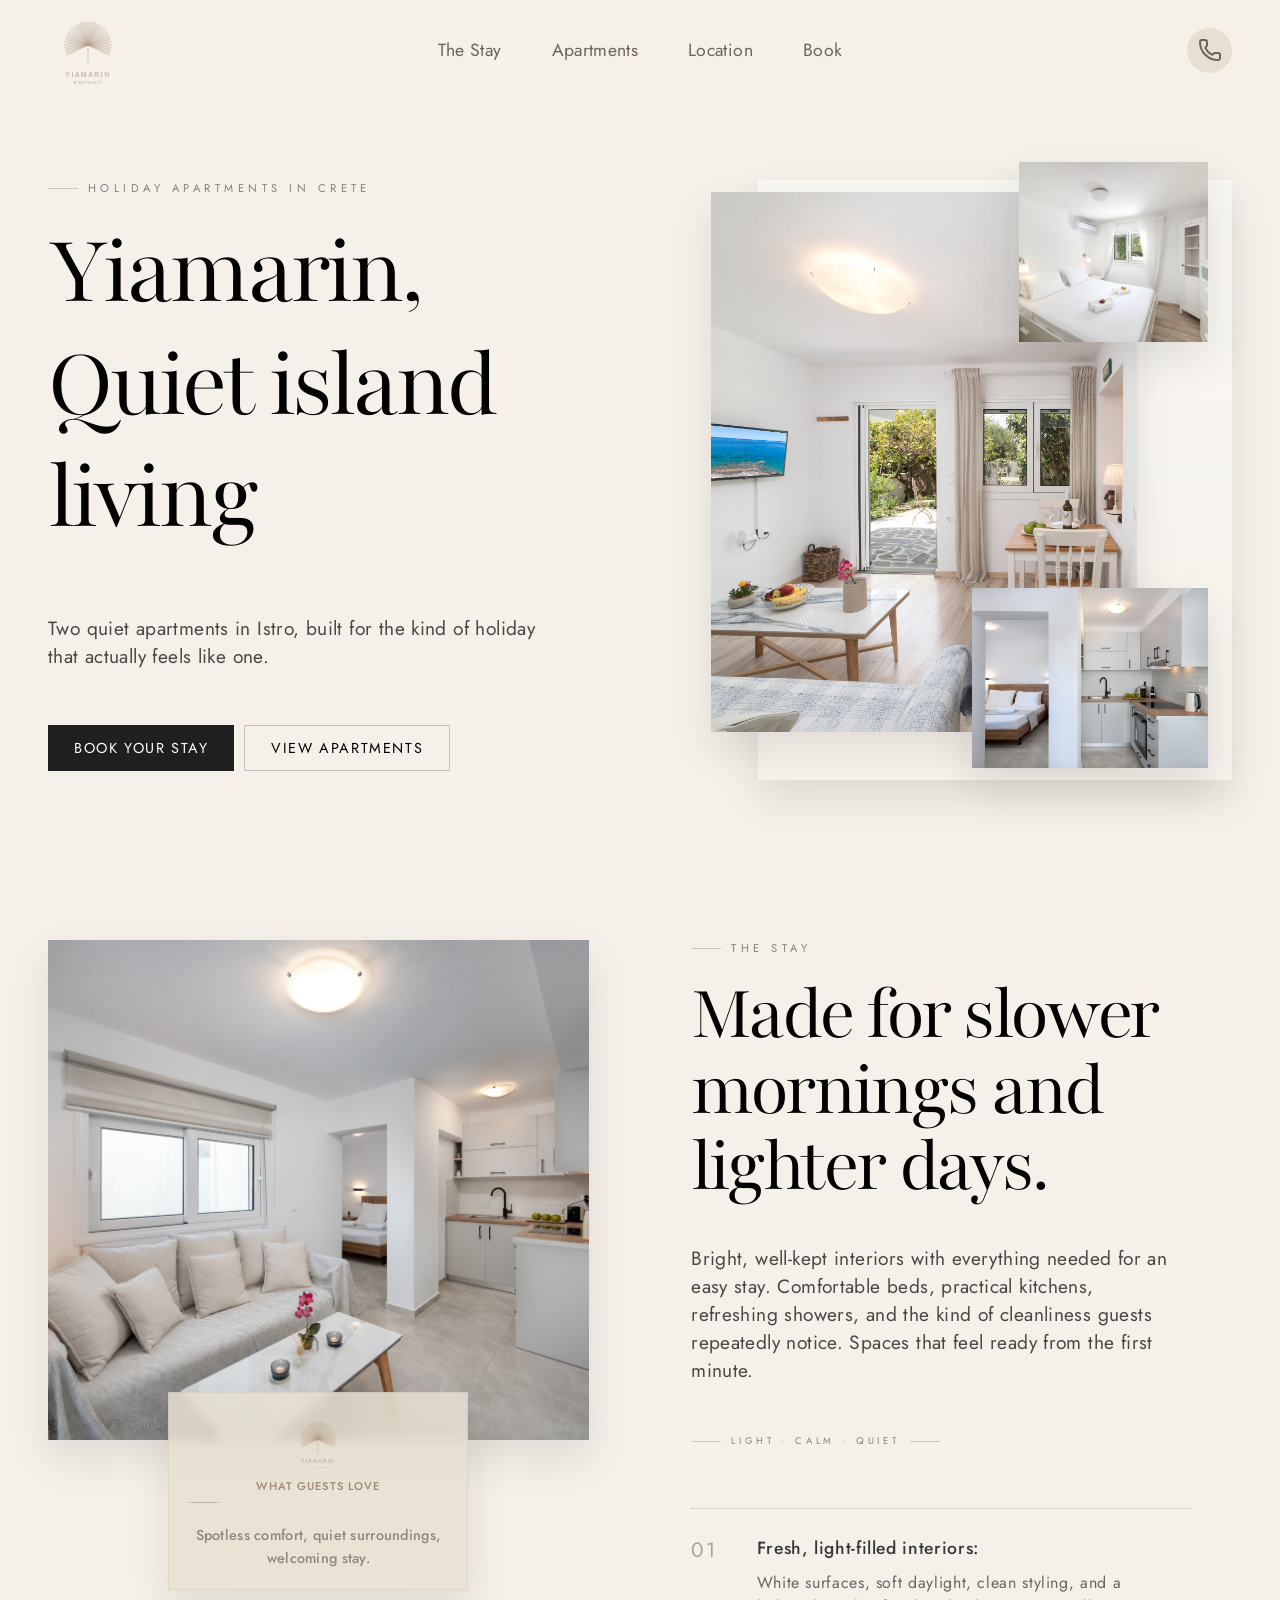
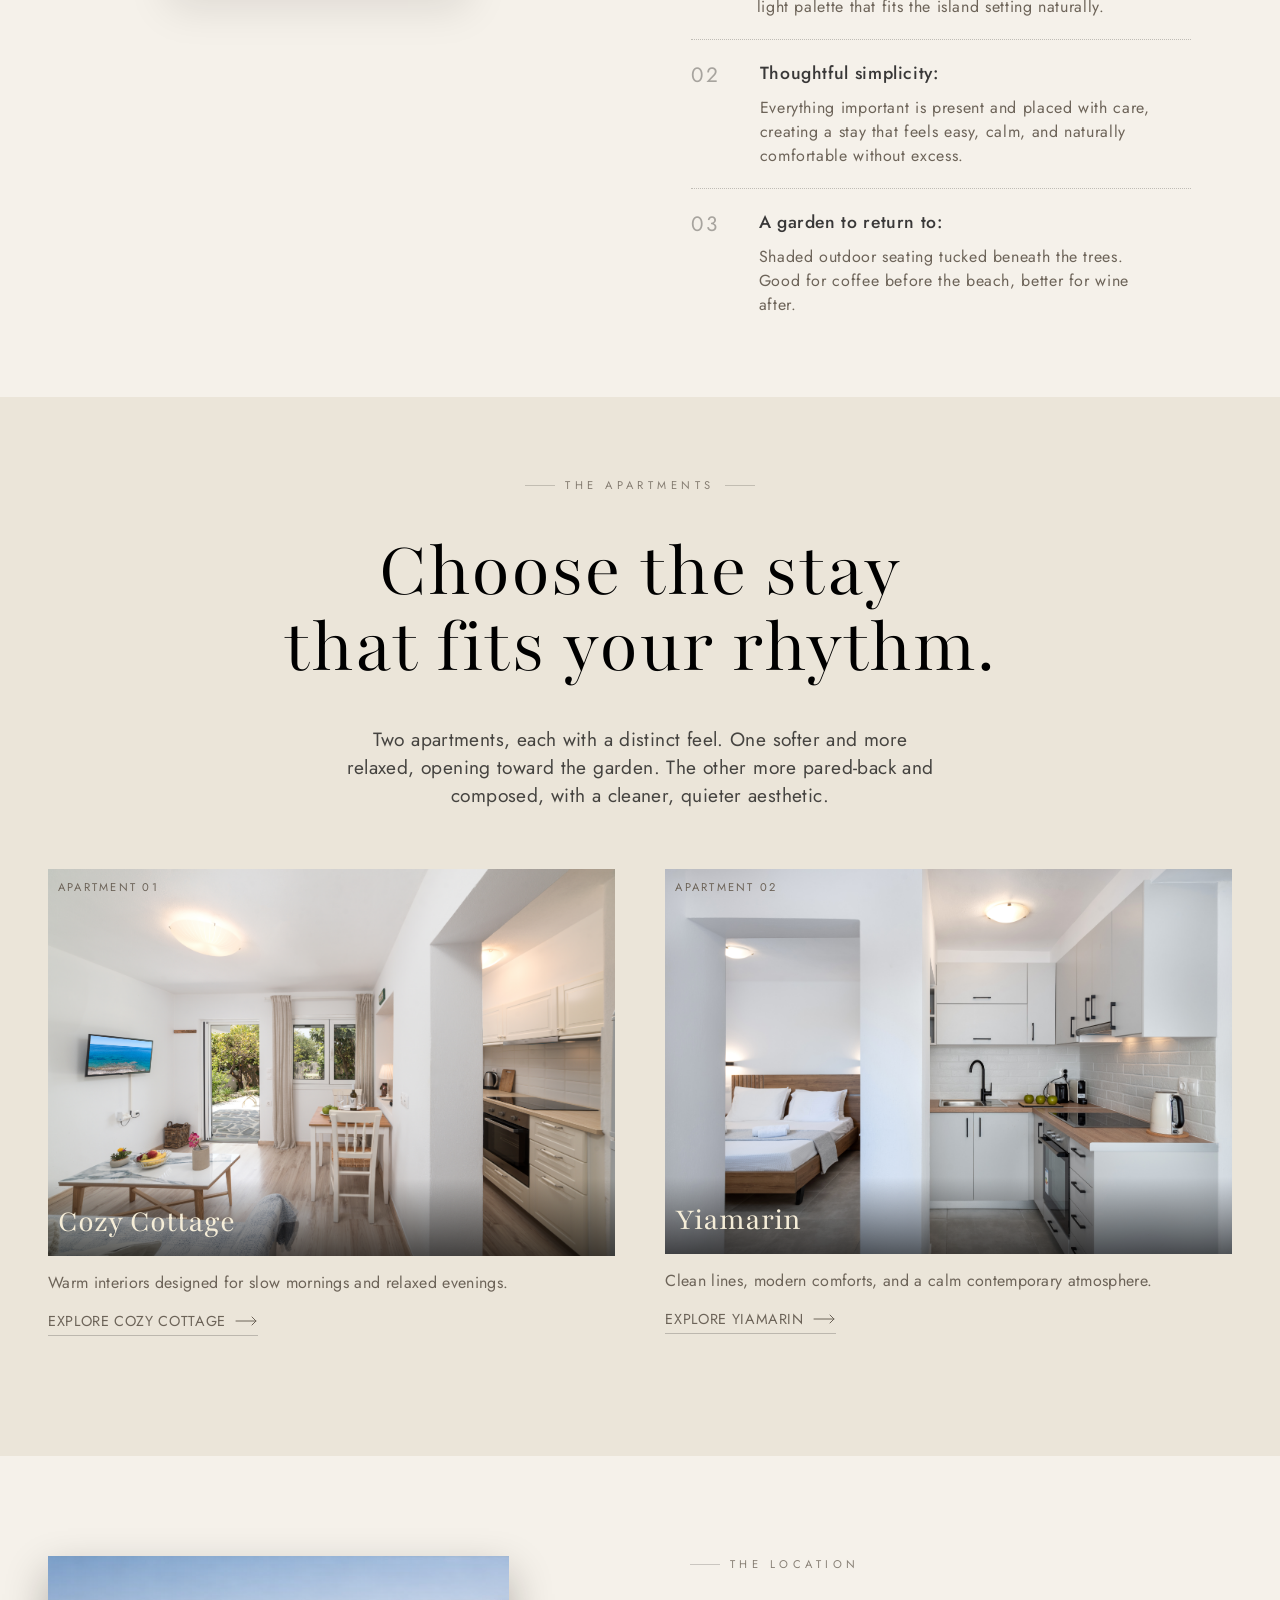
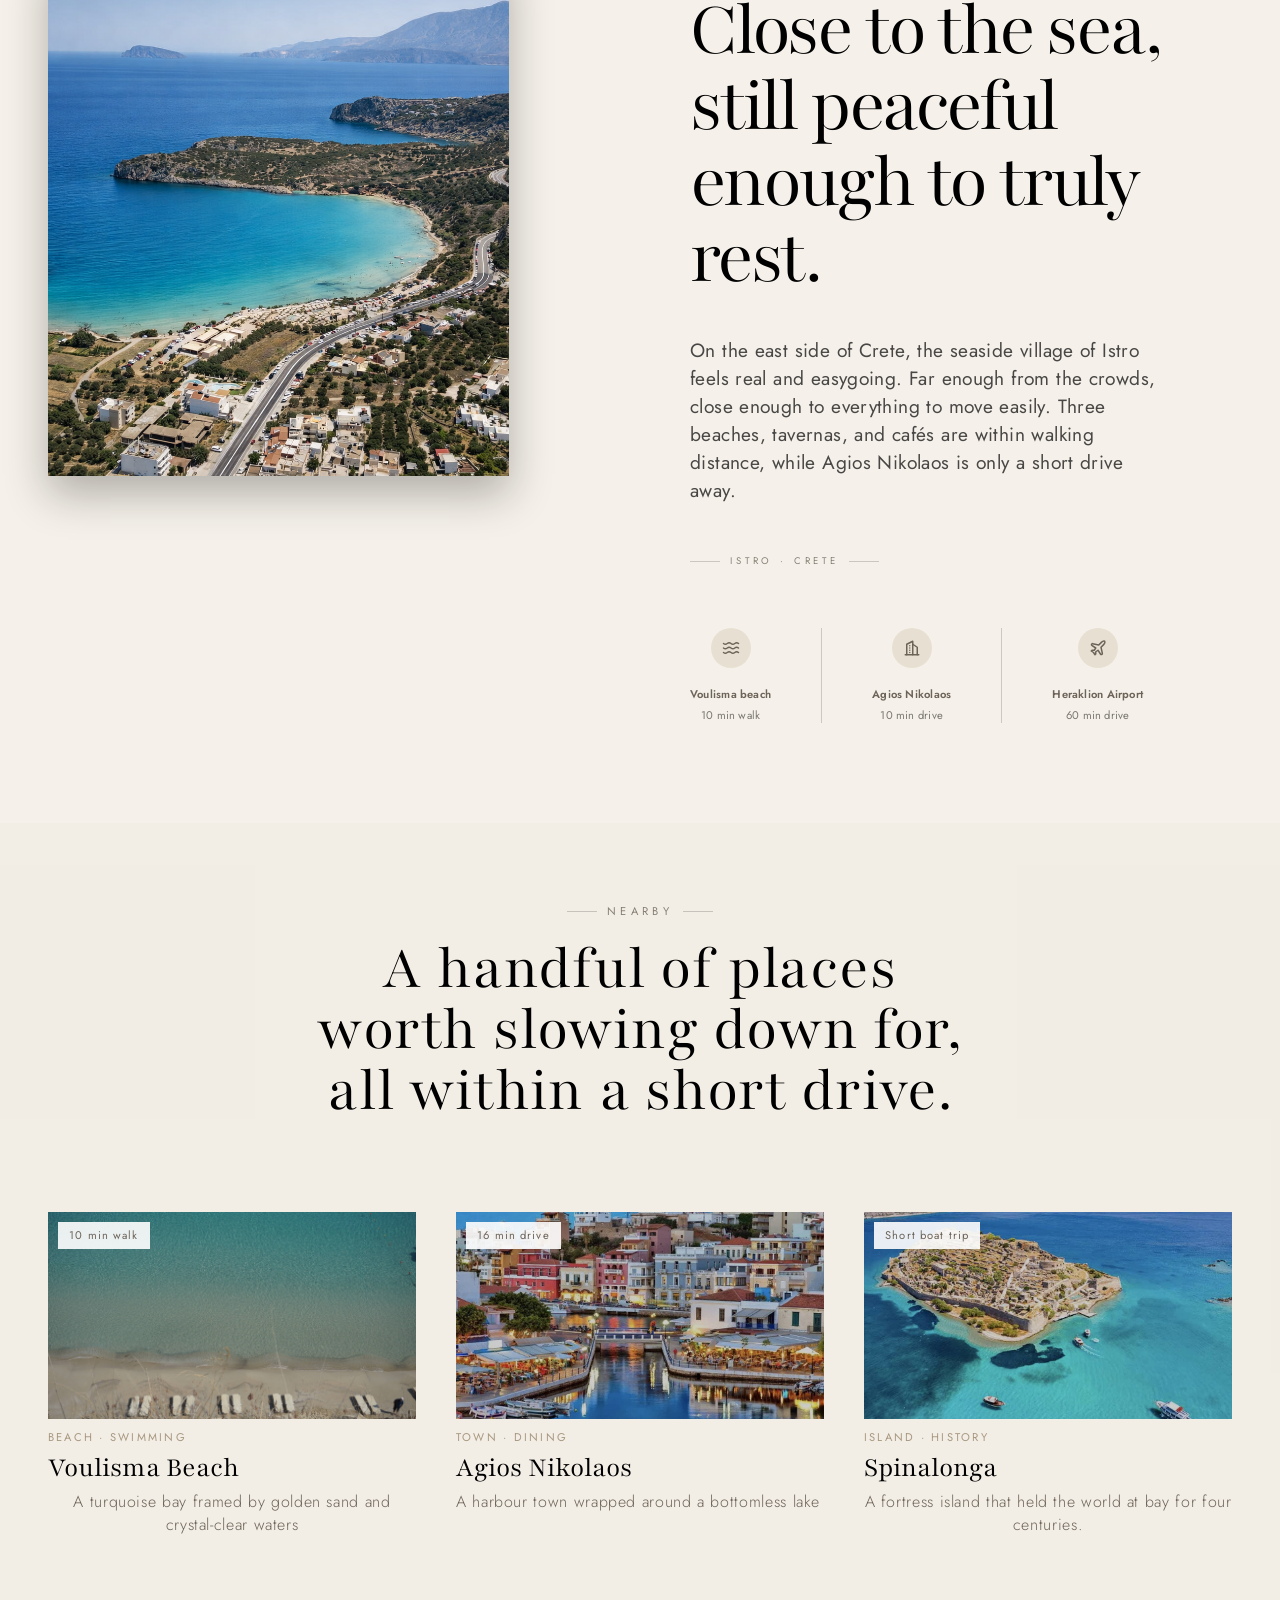
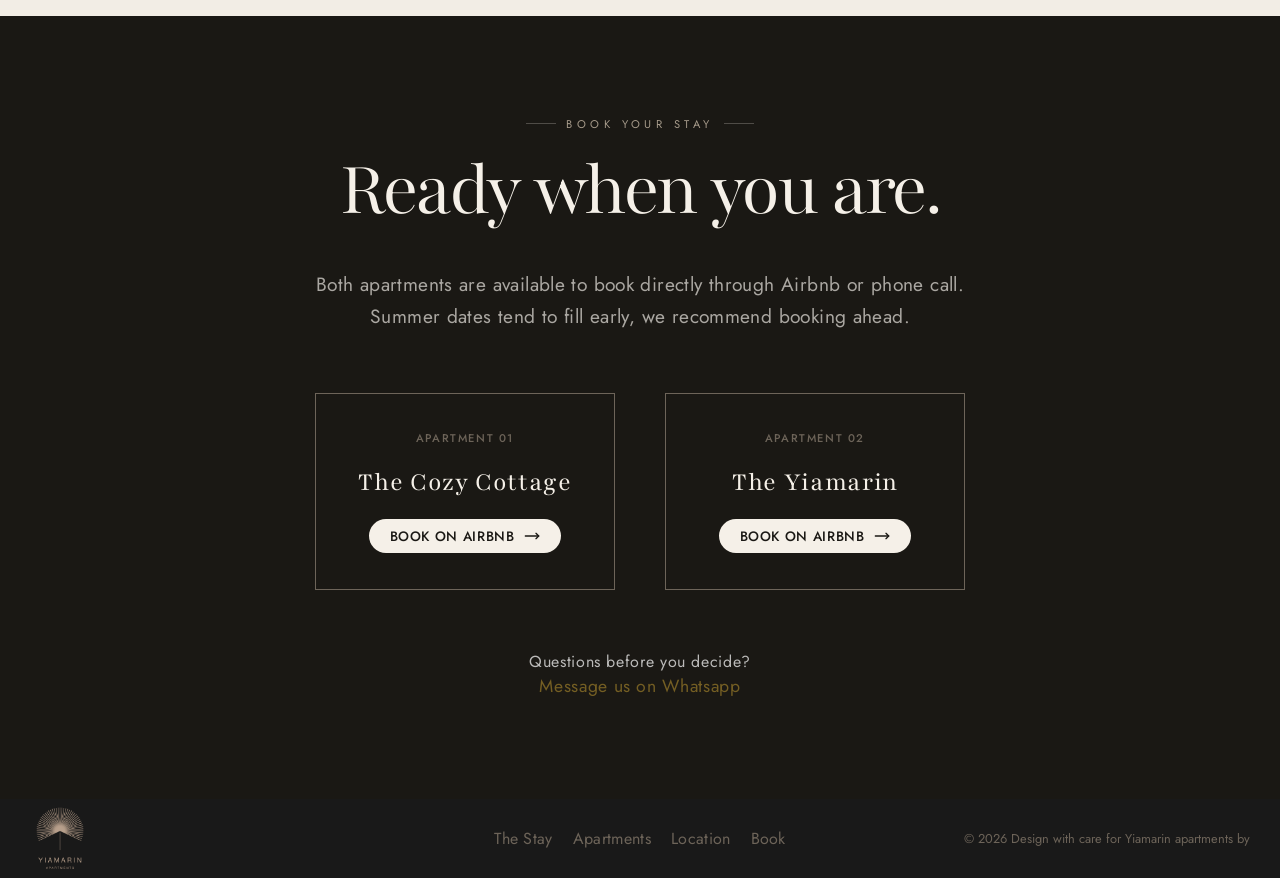
==== commit ad9ff673: "Add two apartment subpages Added dedicated pages for both apartments, including descriptions, photos" ====
--- a/index.html
+++ b/index.html
@@ -4,7 +4,7 @@
     <meta charset="UTF-8" />
     <meta name="viewport" content="width=device-width, initial-scale=1.0" />
     <title>Yiamarin Apartments | Holiday Apartments in Istro, Crete</title>
-    <link rel="stylesheet" href="styles2.css" />
+    <link rel="stylesheet" href="styles.css" />
     <link rel="preconnect" href="https://fonts.googleapis.com" />
     <link rel="preconnect" href="https://fonts.gstatic.com" crossorigin />
     <link
@@ -127,7 +127,7 @@
           <li><a href="#location">Location</a></li>
           <li><a href="#book">Book</a></li>
         </ul>
-        <a class="call-now" href=""
+        <a class="call-now" href="tel:+306944622165"
           ><svg
             xmlns="http://www.w3.org/2000/svg"
             width="24"
@@ -152,7 +152,7 @@
       <section class="hero">
         <div class="hero-wrapper">
           <div class="hero-typography">
-            <span class="eyebrow-hero">Holiday Apartments in Crete</span>
+            <span class="eyebrow">Holiday Apartments in Crete</span>
             <h1>
               Yiamarin,<br />
               Quiet island living
@@ -183,8 +183,10 @@
             </div>
 
             <div class="hero-cta">
-              <a class="book-now-hero" href="#book">Book your stay</a>
-              <a class="view-apts" href="#apartments">View Apartments</a>
+              <a class="cta-btn-primary" href="#book">Book your stay</a>
+              <a class="cta-btn-secondary" href="#apartments"
+                >View Apartments</a
+              >
             </div>
           </div>
 
@@ -193,7 +195,7 @@
             <div class="hero-img">
               <img
                 class="cozy"
-                src="cozy/CK-image-4.JPG"
+                src="images/cozy/CK-image-4.JPG"
                 alt="Cozy Cottage living room with garden view at Yiamarin Apartments in Istro"
               />
             </div>
@@ -201,7 +203,7 @@
             <div class="hero-img">
               <img
                 class="yiamarin-hero"
-                src="yiamarin/CY-image-5.jpg"
+                src="images/yiamarin/CY-image-5.jpg"
                 alt="yiamarin apartment living room overlooking kitchen & bedroom, located at istro, near voulisma beach & agios nikolaos city"
               />
             </div>
@@ -209,7 +211,7 @@
             <div class="hero-img">
               <img
                 class="bedroom"
-                src="cozy/cozy-bedroom.JPG"
+                src="images/cozy/cozy-bedroom.JPG"
                 alt="Comfortable bedroom inside Yiamarin Apartments with clean minimal design and natural light"
               />
             </div>
@@ -222,7 +224,7 @@
         <div class="stay-wrapper">
           <div class="stay-image">
             <img
-              src="yiamarin/yiamarin-sofa.jpg"
+              src="images/yiamarin/yiamarin-sofa.jpg"
               alt="Sofa area inside the Yiamarin apartment with natural light, Istro"
             />
             <aside class="stay-note">
@@ -323,8 +325,7 @@
                   APARTMENTS
                 </text>
               </svg>
-              <span>What guests love</span
-              ><span class="stay-note-eyebrow"></span
+              <span>What guests love</span><span class="eyebrow"></span
               ><strong
                 >Spotless comfort, quiet surroundings, welcoming stay.</strong
               >
@@ -395,7 +396,7 @@
       <section id="apartments" class="apartments-section">
         <div class="apartments-wrapper">
           <div class="apt-typography">
-            <span class="apartments-eyebrow">The Apartments</span>
+            <span class="eyebrow-center">The Apartments</span>
             <h2>
               Choose the stay<br />
               that fits your rhythm.
@@ -411,7 +412,7 @@
             <div class="cozy-cottage">
               <div class="apartment-img">
                 <img
-                  src="cozy/CK-image-4.JPG"
+                  src="images/cozy/CK-image-4.JPG"
                   alt="Exterior view of Yiamarin Apartments in Istro, Crete with calm holiday setting"
                 />
                 <span class="apt-box-number">Apartment 01</span>
@@ -426,7 +427,7 @@
                   evenings.
                 </p>
                 <div class="apartment-link">
-                  <a href=""
+                  <a class="text-link" href="cozy-cottage/index.html"
                     >Explore Cozy Cottage<svg
                       xmlns="http://www.w3.org/2000/svg"
                       width="24"
@@ -451,7 +452,7 @@
             <div class="yiamarin">
               <div class="apartment-img">
                 <img
-                  src="yiamarin/CY-image-5.jpg"
+                  src="images/yiamarin/CY-image-5.jpg"
                   alt="Exterior view of Yiamarin Apartments in Istro, Crete with calm holiday setting"
                 />
                 <span class="apt-box-number">Apartment 02</span>
@@ -465,7 +466,7 @@
                   atmosphere.
                 </p>
                 <div class="apartment-link">
-                  <a href=""
+                  <a class="text-link" href="yiamarin/index.htm"
                     >Explore Yiamarin<svg
                       xmlns="http://www.w3.org/2000/svg"
                       width="24"
@@ -634,35 +635,48 @@
       <section class="nearby">
         <div class="nearby-wrapper">
           <div class="nearby-typography">
-            <span class="nearby-eyebrow">nearby</span>
+            <span class="eyebrow-center">nearby</span>
             <h2>
               A handful of places worth slowing down for, all within a short
               drive.
             </h2>
           </div>
           <div class="nearby-places-wrapper">
-            <article class="nearby-places spinaloga">
-              <img src="images/spinaloga.jpg" alt="" />
-              <span class="nearby-badge">34 min drive + boat</span>
-              <span class="place-category">Island · History</span>
-              <h3>Spinalonga</h3>
-              <p class="pe">A harbour town wrapped around a bottomless lake</p>
+            <article class="nearby-places voulisma">
+              <img
+                src="images/voulisma.jpg"
+                alt="Voulisma Beach with pale sand, sunbeds and clear shallow water near Istro, Crete"
+              />
+              <span class="nearby-badge">10 min walk</span>
+              <span class="place-category">Beach · Swimming</span>
+              <h3>Voulisma Beach</h3>
+              <p>
+                A turquoise bay framed by golden sand and crystal-clear waters
+              </p>
             </article>
 
             <article class="nearby-places voulismeni">
-              <img src="images/voulismeni.jpg" alt="" />
+              <img
+                src="images/voulismeni.jpg"
+                alt="Lake Voulismeni and the waterfront town of Agios Nikolaos seen from above, East Crete"
+              />
               <span class="nearby-badge">16 min drive</span>
               <span class="place-category">Town · Dining</span>
               <h3>Agios Nikolaos</h3>
               <p>A harbour town wrapped around a bottomless lake</p>
             </article>
 
-            <article class="nearby-places kritsa">
-              <img src="images/kritsa.jpg" alt="" />
-              <span class="nearby-badge">10 min walk</span>
-              <span class="place-category">Beach · Swimming</span>
-              <h3>Kritsa Village</h3>
-              <p>A harbour town wrapped around a bottomless lake</p>
+            <article class="nearby-places spinaloga">
+              <img
+                src="images/spinaloga.jpg"
+                alt="Spinalonga island fortress rising from the sea, Gulf of Elounda, East Crete"
+              />
+              <span class="nearby-badge">Short boat trip</span>
+              <span class="place-category">Island · History</span>
+              <h3>Spinalonga</h3>
+              <p class="pe">
+                A fortress island that held the world at bay for four centuries.
+              </p>
             </article>
           </div>
         </div>
@@ -672,7 +686,7 @@
       <section id="book" class="book">
         <div class="book-wrapper">
           <div class="book-typography">
-            <span class="book-eyebrow">Book your stay</span>
+            <span class="eyebrow-center">Book your stay</span>
             <h2>Ready when you are.</h2>
             <p>
               Both apartments are available to book directly through Airbnb or
@@ -684,34 +698,67 @@
           <div class="book-apartments">
             <!-- COZY COTTAGE -->
             <div class="book-cozy">
-              <span>apartment 01</span>
+              <span class="apartment-number">apartment 01</span>
               <h3>The Cozy Cottage</h3>
               <a
+                class="btn-book"
                 href="https://www.airbnb.gr/rooms/27894695?guests=1&adults=1&s=67&unique_share_id=9c8bcacc-44bc-42d8-aa1e-505b670645da"
                 target="_blank"
-                rel="noopener noreferer"
-                >Book now</a
-              >
+                rel="noopener"
+              >
+                Book on Airbnb
+                <svg
+                  xmlns="http://www.w3.org/2000/svg"
+                  width="16"
+                  height="16"
+                  viewBox="0 0 24 24"
+                  fill="none"
+                  stroke="currentColor"
+                  stroke-width="2"
+                  stroke-linecap="round"
+                  stroke-linejoin="round"
+                >
+                  <path d="M18 8L22 12L18 16" />
+                  <path d="M2 12H22" />
+                </svg>
+              </a>
             </div>
 
             <!-- YIAMARIN -->
             <div class="book-yiamarin">
-              <span>apartment 02</span>
+              <span class="apartment-number">apartment 02</span>
               <h3>The Yiamarin</h3>
               <a
-                href="https://www.airbnb.gr/rooms/953035447389489999?guests=1&adults=1&s=67&unique_share_id=7a3280bf-a255-44b5-a552-ccef9d49512e"
+                class="btn-book"
+                href="https://www.airbnb.gr/rooms/953035447389489999?guests=1&adults=1&s=67&unique_share_id=6c880c32-fafd-418c-8df1-3d3c75401820"
                 target="_blank"
-                rel="noopener noreferer"
-              >
-                Book now</a
-              >
+                rel="noopener"
+              >
+                Book on Airbnb
+                <svg
+                  xmlns="http://www.w3.org/2000/svg"
+                  width="16"
+                  height="16"
+                  viewBox="0 0 24 24"
+                  fill="none"
+                  stroke="currentColor"
+                  stroke-width="2"
+                  stroke-linecap="round"
+                  stroke-linejoin="round"
+                >
+                  <path d="M18 8L22 12L18 16" />
+                  <path d="M2 12H22" />
+                </svg>
+              </a>
             </div>
           </div>
 
           <!-- CALL HOST -->
           <div class="book-contact-host">
             <p>
-              Questions before you decide?<br /><a href="tel:+306944622165">
+              Questions before you decide?<br /><a
+                href="https://wa.me/447459293270"
+              >
                 Message us on Whatsapp</a
               >
             </p>
--- a/styles.css
+++ b/styles.css
@@ -0,0 +1,1900 @@
+* {
+  margin: 0;
+  padding: 0;
+  box-sizing: border-box;
+  scale: smooth;
+}
+
+:root {
+  --bg: #f5f1ea;
+  --bg-apartments: #e7e0d2b4;
+  --bg-icons: #e7e0d2;
+  --muted: #6d6459;
+  --gray: rgba(23, 21, 18, 0.548);
+  --small-spacing: 0.02em;
+  --medium-spacing: 0.04rem;
+  --ease: cubic-bezier(0.22, 0.61, 0.36, 1);
+  --shadow-min: 0 18px 40px rgba(19, 17, 14, 0.1);
+  --shadow-mid: 0 18px 40px rgba(19, 17, 14, 0.5);
+  --playfair: "Playfair", serif;
+  --jost: "Jost", sans-serif;
+}
+
+body {
+  font-family: "Jost", sans-serif;
+  background: var(--bg);
+  /*width: calc(100vw - 10rem);*/
+  margin: 0 auto;
+}
+
+.no-scroll {
+  overflow: hidden;
+}
+
+.visualy-hidden {
+  display: none;
+}
+
+.hero-wrapper,
+.stay-wrapper,
+.location-wrapper,
+.apartments-wrapper,
+.book-wrapper,
+.apt-hero-wrapper,
+.apt-about-wrapper,
+.apt-highlights-wrapper,
+.apt-book-wrapper {
+  max-width: 1400px;
+  margin: 0 auto;
+  padding-inline: clamp(1rem, 4vw, 3rem);
+}
+
+h1,
+h2 {
+  font-family: "Playfair", serif;
+  margin: 0;
+  line-height: 0.95;
+  letter-spacing: -0.04em;
+  font-weight: 300;
+}
+
+.location-paragraph,
+.stay-paragraph,
+.hero-paragraph,
+.apartment-paragraph,
+.book-typography p,
+.apt-hero-paragraph,
+.apt-about-paragraph {
+  font-family: "Jost", sans-serif;
+  font-size: clamp(1rem, 5vw, 1.2rem);
+  font-weight: 400;
+  opacity: 0.7;
+  letter-spacing: var(--small-spacing);
+}
+
+.paragraph-eyebrow,
+.paragraph-eyebrows-location {
+  display: flex;
+  margin: 50px 0 40px 0;
+  color: var(--muted);
+  text-transform: uppercase;
+  gap: 10px;
+  font-size: 0.6rem;
+  letter-spacing: 0.4em;
+  opacity: 0.8;
+}
+
+.paragraph-eyebrow::before,
+.paragraph-eyebrows-location::before {
+  content: "";
+  width: 30px;
+  height: 1px;
+  align-self: center;
+  background: rgba(23, 21, 18, 0.24);
+}
+
+.paragraph-eyebrow::after,
+.paragraph-eyebrows-location::after {
+  content: "";
+  width: 30px;
+  height: 1px;
+  align-self: center;
+  background: rgba(23, 21, 18, 0.24);
+}
+
+.eyebrow {
+  display: flex;
+  color: var(--muted);
+  align-items: center;
+  text-transform: uppercase;
+  gap: 10px;
+  font-size: 0.7rem;
+  letter-spacing: 0.4em;
+  margin-bottom: 20px;
+  opacity: 0.8;
+  flex-wrap: wrap;
+}
+
+.eyebrow::before {
+  content: "";
+  width: 30px;
+  height: 1px;
+  background: rgba(23, 21, 18, 0.24);
+}
+
+.eyebrow-center {
+  display: flex;
+  color: var(--muted);
+  text-transform: uppercase;
+  gap: 10px;
+  font-size: 0.7rem;
+  letter-spacing: 0.4em;
+  opacity: 0.8;
+  align-self: center;
+}
+
+.eyebrow-center::before {
+  content: "";
+  width: 30px;
+  height: 1px;
+  align-self: center;
+  background: rgba(23, 21, 18, 0.24);
+}
+
+.eyebrow-center::after {
+  content: "";
+  width: 30px;
+  height: 1px;
+  align-self: center;
+  background: rgba(23, 21, 18, 0.24);
+}
+
+.cta-btn-primary {
+  display: flex;
+  align-items: center;
+  justify-content: center;
+  padding: 0.85em 1.8em;
+  background-color: #1f1f1f;
+  color: white;
+  border: none;
+  font-size: 0.9rem;
+  text-decoration: none;
+  text-transform: uppercase;
+  letter-spacing: 0.1rem;
+}
+
+.cta-btn-secondary {
+  display: flex;
+  align-items: center;
+  justify-content: center;
+  padding: 0.85em 1.8em;
+  border: 1px solid #00000033;
+  font-size: 0.9rem;
+  text-decoration: none;
+  color: black;
+  text-transform: uppercase;
+  letter-spacing: 0.1rem;
+}
+
+/*==== NAV BAR ===*/
+.site-header {
+  position: fixed;
+  top: 0;
+  left: 0;
+  width: 100%;
+  background-color: #f5f1eac5;
+  backdrop-filter: blur(5px);
+  z-index: 999;
+}
+/*
+.site-header-schroll {
+  position: fixed;
+  top: 0;
+  left: 0;
+  width: 100%;
+  background-color: #f5f1eac5;
+  box-shadow: var(--shadow-mid);
+  z-index: 999;
+}*/
+
+.hamburger-button {
+  border: none;
+  background: none;
+  display: none;
+}
+
+.navbar {
+  display: flex;
+  max-width: 1400px;
+  align-items: center;
+  justify-content: space-between;
+  margin: 0 auto;
+  padding-inline: clamp(1rem, 4vw, 3rem);
+  padding-top: 10px;
+  padding-bottom: 10px;
+  position: relative;
+}
+
+.nav-menu {
+  display: flex;
+  position: absolute;
+  left: 50%;
+  transform: translateX(-50%);
+  gap: 50px;
+  align-items: center;
+  list-style: none;
+}
+
+.logo {
+  display: inline-flex;
+  width: 80px;
+  height: 80px;
+}
+
+nav li {
+  display: flex;
+}
+
+nav li a {
+  color: var(--muted);
+  font-family: "Jost", sans-serif;
+  font-size: 1.1rem;
+  text-decoration: none;
+  letter-spacing: var(--small-spacing);
+  white-space: nowrap;
+}
+
+.call-now {
+  width: 45px;
+  height: 45px;
+  border-radius: 50%;
+  background: #e7e0d2;
+  display: flex;
+  align-items: center;
+  justify-content: center;
+}
+
+.call-now svg {
+  color: var(--muted);
+}
+
+/*==== Hero ===*/
+
+.hero {
+  padding: 180px 0 80px 0;
+}
+
+.hero-wrapper {
+  display: grid;
+  grid-template-columns: 3fr 2fr;
+}
+
+.hero-typography {
+  width: 100%;
+}
+
+.eyebrow-hero {
+  display: flex;
+  color: var(--muted);
+  align-items: center;
+  text-transform: uppercase;
+  gap: 10px;
+  font-size: 0.7rem;
+  letter-spacing: 0.4em;
+  margin-bottom: 30px;
+  opacity: 0.8;
+  flex-wrap: wrap;
+}
+
+.eyebrow-hero::before {
+  content: "";
+  width: 40px;
+  height: 1px;
+  background: rgba(23, 21, 18, 0.24);
+}
+
+.hero-typography h1 {
+  font-size: clamp(6rem, 8vw, 7rem);
+  max-width: 12ch;
+  line-height: 1.1;
+}
+
+.hero-typography p {
+  letter-spacing: var(--small-spacing);
+  max-width: 42ch;
+  margin-top: 60px;
+}
+
+.hero-trust {
+  display: flex;
+  margin-top: 40px;
+  display: none;
+}
+
+.hero-star {
+  display: flex;
+  align-self: center;
+
+  margin-right: 10px;
+  height: 18px;
+  color: #c09162a1;
+}
+
+.hero-superhost {
+  font-size: clamp(1rem, 5vw, 1rem);
+  color: var(--gray);
+  justify-content: center;
+  align-items: center;
+  letter-spacing: 0.1rem;
+}
+
+.hero-cta {
+  display: flex;
+  gap: 10px;
+  margin-top: 55px;
+}
+
+.hero-visual {
+  display: flex;
+  align-items: center;
+  position: relative;
+  height: 600px;
+}
+
+.hero-bg {
+  width: 100%;
+  height: 100%;
+  background: linear-gradient(
+    180deg,
+    rgba(255, 255, 255, 0.45),
+    rgba(255, 255, 255, 0.1)
+  );
+  box-shadow: var(--shadow-min);
+  position: absolute;
+}
+
+.hero-visual .cozy {
+  width: 90%;
+  height: 90%;
+  top: 2%;
+  left: -10%;
+  position: absolute;
+  object-fit: cover;
+  object-position: 20% center;
+  box-shadow: var(--shadow-min);
+  border: var(--image-border);
+}
+
+.hero-img .yiamarin-hero {
+  width: 50%;
+  height: 30%;
+  bottom: 2%;
+  right: 5%;
+  position: absolute;
+  object-fit: cover;
+  box-shadow: var(--shadow-min);
+  border: var(--image-border);
+}
+
+.hero-img .bedroom {
+  width: 40%;
+  height: 30%;
+  top: -3%;
+  right: 5%;
+  position: absolute;
+  filter: brightness(1.1) contrast(1.05);
+  object-fit: cover;
+  box-shadow: var(--shadow-min);
+  border: var(--image-border);
+}
+
+/*=== STAY ====*/
+.stay {
+  margin: 0 auto;
+  padding: 80px 0;
+}
+
+.stay-wrapper {
+  display: grid;
+  grid-template-columns: 1fr 1fr;
+  column-gap: clamp(60px, 8vw, 200px);
+}
+
+.stay-image {
+  position: relative;
+  width: 100%;
+  max-height: 500px;
+}
+
+.stay-image img {
+  position: absolute;
+  width: 100%;
+  height: 100%;
+  object-fit: cover;
+  box-shadow: var(--shadow-min);
+  border: var(--image-border);
+  aspect-ratio: 16 /9;
+}
+
+.stay-note {
+  position: absolute;
+  background: rgba(231, 224, 210, 0.85);
+  backdrop-filter: blur(6px);
+  border: 1px solid rgba(0, 0, 0, 0.05);
+  width: calc(100% - 60px);
+  max-width: 300px;
+  padding: 20px;
+  bottom: -150px;
+  left: 50%;
+  transform: translateX(-50%);
+  box-shadow: 0 18px 40px rgba(19, 17, 14, 0.1);
+  text-align: center;
+}
+
+.stay-note-svg {
+  display: block;
+  width: 100%;
+  max-width: 60px;
+  height: 60px;
+  justify-content: center;
+  align-items: center;
+  align-self: center;
+  margin: 0 auto;
+}
+
+aside span {
+  display: inline-flex;
+  color: #6d50339b;
+  text-transform: uppercase;
+  font-size: 0.7rem;
+  letter-spacing: 0.1em;
+  margin-bottom: 8px;
+  font-weight: 500;
+}
+
+aside strong {
+  letter-spacing: var(--small-spacing);
+  line-height: 1.4;
+  font-size: clamp(0.8rem, 5vw, 0.9rem);
+  color: rgba(0, 0, 0, 0.4);
+  font-weight: 500;
+}
+
+.stay-heading h2 {
+  font-size: clamp(3rem, 9vw, 5rem);
+  max-width: 15ch;
+  margin-top: 20px;
+}
+
+.stay-typography {
+  margin-top: auto;
+}
+
+.stay-paragraph {
+  max-width: 40ch;
+  margin: 40px 0 50px 0;
+}
+
+.stay-highlights-wrapper {
+  display: flex;
+  flex-direction: column;
+}
+
+.stay-highlights {
+  display: flex;
+  flex-direction: row;
+  max-width: 100%;
+  gap: 8px;
+}
+
+.stay-highlights-number {
+  color: rgba(23, 21, 18, 0.35);
+  padding-right: 30px;
+  letter-spacing: 0.2rem;
+  font-size: clamp(0.9rem, 3vw, 1.3rem);
+}
+
+.stay-highlights strong {
+  font-size: clamp(1rem, 5vw, 1.1rem);
+  letter-spacing: var(--small-spacing);
+  font-weight: 500;
+  width: 50ch;
+  font-family: var(--jost);
+  letter-spacing: var(--medium-spacing);
+  color: rgb(57, 56, 56);
+}
+
+.stay-highlights p {
+  font-size: 1rem;
+  color: var(--muted);
+  letter-spacing: var(--medium-spacing);
+  max-width: 40ch;
+  line-height: 1.5;
+  margin-top: 10px;
+}
+
+.stay-divider {
+  display: inline-block;
+  border-bottom: 1px dotted rgba(23, 21, 18, 0.24);
+  margin: 20px 0;
+  width: 100%;
+  max-width: 50ch;
+}
+
+/*==== APARTMENTS ==== */
+.apartments-section {
+  padding: 80px 0 120px 0;
+  background: #e7e0d2b4;
+}
+
+.apartments-wrapper {
+  display: grid;
+  grid-template-rows: 1fr;
+  max-width: 1400px;
+  row-gap: 40px;
+  column-gap: clamp(60px, 8vw, 100px);
+}
+
+.apt-typography {
+  display: flex;
+  flex-direction: column;
+  width: 100%;
+  margin: 0 auto;
+  justify-content: center;
+  align-self: center;
+  align-items: center;
+  text-align: center;
+  gap: 40px;
+}
+
+.apt-typography h2 {
+  font-size: clamp(3rem, 9vw, 5rem);
+  max-width: 20ch;
+  letter-spacing: 0.05rem;
+}
+
+.apartment-paragraph {
+  max-width: 50ch;
+  margin-bottom: 20px;
+}
+
+.apartments {
+  display: flex;
+  gap: 50px;
+  width: 100%;
+}
+
+.cozy-cottage,
+.yiamarin {
+  display: flex;
+  flex-direction: column;
+}
+
+.apartment-img {
+  position: relative;
+  overflow: hidden;
+}
+
+.apartments img {
+  width: 100%;
+  height: 100%;
+  object-fit: cover;
+  box-shadow: var(--shadow-min);
+}
+
+.apartment-img-overlay {
+  position: absolute;
+  background: linear-gradient(
+    to bottom,
+    transparent 80%,
+    rgba(0, 0, 0, 0.6) 100%
+  );
+  z-index: 200;
+  inset: 0;
+  z-index: 1;
+}
+
+.apt-box-number {
+  color: var(--muted);
+  text-transform: uppercase;
+  gap: 10px;
+  font-size: 0.7rem;
+  letter-spacing: 0.2em;
+  inset: 0;
+  padding: 10px;
+  position: absolute;
+  z-index: 2;
+}
+
+.cozy-cottage h3,
+.yiamarin h3 {
+  font-size: clamp(1.5rem, 3vw, 2rem);
+  font-weight: 400;
+  text-align: left;
+  font-family: "Playfair", serif;
+  color: #f5edd8;
+  margin-top: 10px;
+  letter-spacing: var(--mid-spacing);
+  position: absolute;
+  bottom: 15px;
+  left: 10px;
+  z-index: 3;
+}
+
+.apartment-details p {
+  font-size: 1rem;
+  color: var(--muted);
+  margin-top: 15px;
+  font-family: var(--jost);
+  font-weight: 400;
+  letter-spacing: var(--small-spacing);
+}
+
+.diva {
+  display: none;
+  width: 100%;
+  height: 1px;
+  background: var(--muted);
+  opacity: 0.2;
+  margin: 20px 0;
+}
+
+.apartments-arrow {
+  display: inline-flex;
+  align-items: center;
+  justify-content: center;
+  align-self: center;
+  stroke-width: 1;
+}
+
+.cozy-cottage a,
+.yiamarin a {
+  gap: 8px;
+  font-size: 0.9rem;
+  text-decoration: none;
+  font-weight: 400;
+  letter-spacing: var(--medium-spacing);
+  color: var(--muted);
+  display: inline-flex;
+  margin-top: 15px;
+}
+
+/*==== THE LOCATION ==== */
+.location {
+  padding: 100px 0;
+}
+
+.location-wrapper {
+  display: grid;
+  grid-template-columns: 1fr 1fr;
+  gap: clamp(40px, 10vw, 100px);
+}
+
+.location-images {
+  position: relative;
+  height: 600px;
+}
+
+.location-images img {
+  width: 100%;
+  height: 100%;
+}
+
+.istro {
+  position: absolute;
+  width: 85%;
+  height: 520px;
+  box-shadow: 0 18px 40px rgba(19, 17, 14, 0.3);
+  border: var(--image-border);
+  overflow: hidden;
+}
+
+.istro img {
+  width: 100%;
+  height: 100%;
+  object-fit: cover;
+}
+
+.lake-voulismeni {
+  position: absolute;
+  width: 35%;
+  height: 20%;
+  right: 15%;
+  bottom: -10%;
+  box-shadow: 0 18px 40px rgba(19, 17, 14, 0.5);
+}
+
+.lake-voulismeniimg {
+  width: 100%;
+  height: 100%;
+  object-fit: cover;
+  object-position: center;
+}
+
+.crete-img {
+  position: absolute;
+  width: 35%;
+  height: 20%;
+  left: 0%;
+  bottom: -10%;
+  box-shadow: 0 18px 40px rgba(19, 17, 14, 0.5);
+}
+
+.crete-img img {
+  width: 100%;
+  height: 100%;
+  object-fit: cover;
+  object-position: center;
+}
+
+.location-typography {
+  width: 100%;
+  height: 100%;
+}
+
+.location-paragraph {
+  display: flex;
+  max-width: 40ch;
+  margin-top: 40px;
+}
+
+.location-typography h2 {
+  font-size: clamp(3rem, 9vw, 5rem);
+  max-width: 100%;
+  margin-top: 20px;
+}
+
+.location-highlights {
+  display: flex;
+  margin-top: 60px;
+  width: fit-content;
+}
+
+.location-surrounding {
+  display: flex;
+  flex-direction: column;
+  align-items: flex-start;
+}
+
+.location-surrounding strong {
+  font-size: clamp(0.7rem, 5vw, 0.7rem);
+  letter-spacing: var(--small-spacing);
+  font-weight: 600;
+  color: var(--muted);
+}
+
+.location-surrounding span {
+  display: flex;
+  align-self: center;
+  gap: 25px;
+  font-size: clamp(0.7rem, 5vw, 0.7rem);
+  color: rgba(23, 21, 18, 0.558);
+  letter-spacing: var(--small-spacing);
+  max-width: 100%;
+  margin-top: 5px;
+}
+
+.icon-circle {
+  width: 40px;
+  height: 40px;
+  border-radius: 50%;
+  background: #e7e0d2;
+  display: flex;
+  align-items: center;
+  justify-content: center;
+  align-self: center;
+  margin-bottom: 18px;
+}
+
+.highlights-icon {
+  width: 18px;
+  height: 18px;
+  color: var(--muted);
+}
+
+.location-divider {
+  width: 1px;
+  border-left: 1px solid rgba(23, 21, 18, 0.18);
+  margin-left: clamp(25px, 5vw, 50px);
+  margin-right: clamp(25px, 5vw, 50px);
+}
+
+/*==== NEARBY ==== */
+.nearby {
+  margin: 0 auto;
+  padding: 80px 0;
+  justify-content: center;
+  align-items: center;
+  height: 100%;
+  background: #e7e0d240;
+}
+
+.nearby-wrapper {
+  display: grid;
+  grid-template-rows: 1fr;
+  gap: clamp(40px, 10vw, 50px);
+  margin: 0 auto;
+  justify-content: center;
+  text-align: center;
+  max-width: 100dvw;
+  padding-inline: clamp(1rem, 4vw, 3rem);
+}
+
+.nearby-typography {
+  display: flex;
+  flex-direction: column;
+  margin: 0 auto;
+  text-align: center;
+  gap: 20px;
+}
+
+.nearby-typography h2 {
+  font-size: clamp(3rem, 9vw, 4rem);
+  max-width: 20ch;
+  letter-spacing: 0.05rem;
+}
+
+.nearby-heading-divider {
+  font-size: clamp(1rem, 9vw, 1.1rem);
+  display: block;
+  color: var(--muted);
+
+  margin: 0 auto;
+  margin-top: 30px;
+  line-height: 1.3;
+  font-family: var(--jost);
+  font-weight: 400;
+}
+
+.nearby-places-wrapper {
+  display: grid;
+  grid-template-columns: repeat(3, 1fr);
+  margin: 0 auto;
+  gap: 40px;
+  width: 100%;
+}
+
+.nearby-places {
+  display: flex;
+  flex-direction: column;
+  position: relative;
+  margin-top: 40px;
+}
+
+.nearby-places img {
+  width: 100%;
+  max-width: 600px;
+  aspect-ratio: 16 / 9;
+  object-fit: cover;
+}
+
+.nearby-places h3 {
+  align-self: flex-start;
+  font-family: var(--playfair);
+  font-weight: 300;
+  font-size: clamp(1.2rem, 3vw, 1.8rem);
+  letter-spacing: var(--mid-spacing);
+  margin-top: 5px;
+}
+
+.nearby-places p {
+  align-self: flex-start;
+  font-weight: 300;
+  font-size: 1rem;
+  color: var(--muted);
+  letter-spacing: var(--medium-spacing);
+  margin-top: 5px;
+}
+
+.place-category {
+  color: #a89880;
+  text-transform: uppercase;
+  font-size: 0.7rem;
+  letter-spacing: 0.2em;
+  align-self: flex-start;
+  margin-top: 10px;
+}
+
+.nearby-badge {
+  position: absolute;
+  left: 10px;
+  top: 10px;
+  z-index: 97;
+  font: var(1rem, 3vw, 2rem);
+  color: var(--muted);
+  background-color: rgba(255, 255, 255, 0.899);
+  padding: 0.5em 1em;
+  letter-spacing: 0.1em;
+  font-size: 0.7rem;
+}
+
+/*==== BOOK ==== */
+.book {
+  padding: 100px 0;
+  background-color: #1a1814;
+}
+
+.book-wrapper {
+  display: grid;
+  grid-template-rows: 1fr;
+  gap: clamp(40px, 10vw, 60px);
+  justify-content: center;
+  text-align: center;
+  color: white;
+}
+
+.book-typography {
+  display: flex;
+  flex-direction: column;
+  align-items: center;
+}
+
+.book .eyebrow-center {
+  color: #c9bba8;
+}
+
+.book .eyebrow-center::before,
+.book .eyebrow-center::after {
+  background: rgba(245, 240, 232, 0.3);
+}
+
+.book-typography h2 {
+  font-size: clamp(3rem, 9vw, 5rem);
+  max-width: 100%;
+  margin-top: 20px;
+  color: #f5f0e8;
+}
+
+.book-typography p {
+  color: #e8e4de;
+  margin-top: 40px;
+  line-height: 1.7;
+}
+
+.book-apartments {
+  display: flex;
+  justify-content: center;
+  gap: 50px;
+}
+
+.book-cozy,
+.book-yiamarin {
+  display: flex;
+  flex-direction: column;
+  color: #f5f0e8;
+  letter-spacing: var(--medium-spacing);
+  font-weight: 400;
+  text-decoration: none;
+  border: 1px solid var(--muted);
+  padding: 1.5em;
+  font-family: "Playfair", serif;
+  font-size: 1.5rem;
+  cursor: pointer;
+  width: 300px;
+  gap: 20px;
+}
+
+.apartment-number {
+  text-transform: uppercase;
+  font-size: 0.7rem;
+  font-family: "Jost", sans-serif;
+  color: var(--muted);
+  letter-spacing: 0.1rem;
+  font-weight: 500;
+}
+
+.book-cozy h3,
+.book-yiamarin h3 {
+  font-size: clamp(1.3rem, 4vw, 1.7rem);
+  color: #f5f0e8;
+  font-weight: 400;
+}
+
+.book-cozy a,
+.book-yiamarin a {
+  display: flex;
+  align-items: center;
+  justify-content: center;
+  align-self: center;
+  background-color: #f5f0e8;
+  font-size: 0.85rem;
+  color: #1a1814;
+  text-decoration: none;
+  font-family: "Jost", sans-serif;
+  text-transform: uppercase;
+  padding: 0.5em 1.5em;
+  letter-spacing: var(--medium-spacing);
+  font-weight: 500;
+  border-radius: 20px;
+}
+
+.book-contact-host p {
+  font-size: clamp(0.9rem, 3vw, 1rem);
+  font-weight: 400;
+  opacity: 0.7;
+  letter-spacing: var(--medium-spacing);
+}
+
+.book-contact-host a {
+  display: inline-flex;
+  align-items: center;
+  justify-content: center;
+  color: #9a7c2a;
+  padding: 0 8px;
+  text-decoration: none;
+  letter-spacing: var(--medium-spacing);
+  cursor: pointer;
+  font-size: 1.1rem;
+  font-weight: 400;
+}
+
+.book-contact-host svg {
+  display: block;
+  color: #1a1814;
+  height: 18px;
+}
+
+/*==== FOOTER ==== */
+footer {
+  width: 100%;
+  background-color: rgb(25, 25, 25);
+}
+
+.footer-nav {
+  display: grid;
+  grid-template-columns: 1fr auto 1fr;
+  width: 100%;
+  align-items: center;
+  justify-content: space-between;
+  padding-inline: clamp(1rem, 4vw, 3rem);
+  padding: 0 20px;
+  margin: 0 auto;
+}
+
+.footer-yiamarin img {
+  width: 80px;
+  align-self: flex-start;
+}
+
+.footer-nav ul {
+  display: flex;
+  gap: 20px;
+  align-self: center;
+}
+
+.footer-nav li {
+  display: flex;
+  justify-content: center;
+}
+
+.footer-nav li a {
+  color: var(--muted);
+  font-family: "Jost", sans-serif;
+  font-size: 1rem;
+  text-decoration: none;
+  letter-spacing: var(--small-spacing);
+  white-space: nowrap;
+}
+
+.signature {
+  display: flex;
+  align-items: center;
+  justify-content: flex-end;
+}
+
+.signature span {
+  font-size: 0.8rem;
+  margin-right: 10px;
+  color: var(--muted);
+}
+
+.signature a {
+  display: flex;
+  align-items: center;
+}
+
+.signature svg {
+  width: 50px;
+  fill: var(--muted);
+  display: none;
+  margin-top: 5px;
+}
+
+/*==== APARTMENTS SUBPAGE ====*/
+.apt-hero {
+  padding: 180px 0 80px 0;
+}
+
+.apt-hero-wrapper {
+  display: grid;
+  grid-template-columns: 1.5fr 3.5fr;
+  gap: clamp(60px, 8vw, 200px);
+}
+
+.apt-hero-typography h1 {
+  font-size: clamp(6rem, 8vw, 7rem);
+  max-width: 12ch;
+  line-height: 1.1;
+}
+
+.apt-hero-paragraph {
+  opacity: 0.65;
+  letter-spacing: var(--medium-spacing);
+  max-width: 40ch;
+  line-height: 1.6;
+  margin-top: 40px;
+  font-size: clamp(1rem, 2vw, 1.15rem);
+}
+
+.apt-hero-details {
+  display: flex;
+  gap: 40px;
+  margin-top: 50px;
+  width: fit-content;
+}
+
+.apt-details {
+  display: flex;
+  flex-direction: column;
+}
+
+.apt-hero-icon {
+  align-items: center;
+  align-self: center;
+  color: var(--muted);
+  margin-bottom: 10px;
+  width: 20px;
+}
+
+.apt-details span {
+  align-items: center;
+  align-self: center;
+  white-space: nowrap;
+}
+
+.details-naming {
+  font-size: 0.6rem;
+  color: var(--muted);
+  margin-bottom: 5px;
+  text-transform: uppercase;
+  letter-spacing: 0.3em;
+}
+
+.apt-details-divider {
+  height: auto;
+  background: rgba(23, 21, 18, 0.15);
+  width: 1px;
+}
+
+.apt-hero-cta {
+  margin-top: 50px;
+}
+
+.apt-hero-cta {
+  display: flex;
+  gap: 20px;
+}
+
+.apt-hero-img {
+  width: 100%;
+  height: 100%;
+}
+
+.apt-hero-img img {
+  width: 100%;
+  height: 100%;
+  object-fit: cover;
+  object-position: 20% center;
+}
+
+/*==== PHOTO STACK ====*/
+.photo-stack {
+  display: grid;
+  grid-template-columns: 2fr 1fr 1fr;
+  grid-template-rows: auto auto;
+  gap: 6px;
+  max-width: 1400px;
+  margin: 0 auto;
+  padding-inline: clamp(1rem, 4vw, 3rem);
+  padding-bottom: 80px;
+}
+
+.photo-stack-item {
+  overflow: hidden;
+}
+
+.photo-strip-item.tall {
+  grid-row: span 2;
+}
+
+.photo-stack-item img {
+  width: 100%;
+  height: 100%;
+  object-fit: cover;
+  display: block;
+  transition: transform 1s var(--ease);
+  aspect-ratio: 4/3;
+}
+
+.photo-strip-item.tall img {
+  aspect-ratio: auto;
+  height: 100%;
+  min-height: 400px;
+}
+
+.photo-strip-item:hover img {
+  transform: scale(1.03);
+}
+
+/*==== APARTMENT ABOUT ====*/
+.apt-about-section {
+  background: #e7e0d2b4;
+  padding: 100px 0;
+}
+
+.apt-about-wrapper {
+  display: grid;
+  grid-template-columns: 1fr 1fr;
+  gap: clamp(60px, 8vw, 200px);
+}
+
+.apt-about-text {
+  width: 100%;
+}
+
+.apt-about-text h2 {
+  font-size: clamp(3rem, 9vw, 5rem);
+  max-width: 15ch;
+  margin-top: 20px;
+}
+
+.apt-about-paragraph {
+  opacity: 0.65;
+  letter-spacing: var(--medium-spacing);
+  max-width: 40ch;
+  line-height: 1.6;
+  margin-top: 30px;
+  font-size: clamp(1rem, 2vw, 1.15rem);
+}
+
+.apt-amenities {
+  display: grid;
+  grid-template-columns: 1fr 1fr;
+  gap: 24px 40px;
+  margin-top: auto;
+}
+
+.amenity {
+  display: flex;
+  gap: 20px;
+  padding-bottom: 20px;
+}
+
+.amenity-text {
+  display: flex;
+  flex-direction: column;
+}
+
+.amenity-icon {
+  width: 38px;
+  height: 38px;
+  border-radius: 50%;
+  background: #e7e0d2;
+  display: flex;
+  align-items: center;
+  justify-content: center;
+  flex-shrink: 0;
+}
+
+.apt-amenities-icon {
+  width: 16px;
+  height: 16px;
+  color: var(--muted);
+}
+
+.amenity-text strong {
+  display: block;
+  font-size: 0.85rem;
+  font-weight: 600;
+  color: #1a1814;
+  letter-spacing: 0.02em;
+}
+
+.amenity-text span {
+  font-size: 0.8rem;
+  color: var(--muted);
+  opacity: 0.8;
+  letter-spacing: 0.02em;
+}
+
+.apt-about-badge {
+  position: fixed;
+  top: 50%;
+  left: 0;
+  background: var(--bg);
+  padding: 20px 28px;
+  box-shadow: var(--shadow-min);
+  text-align: center;
+}
+
+.apt-about-badge strong {
+  display: block;
+  font-family: var(--playfair);
+  font-size: 2rem;
+  font-weight: 300;
+  color: #1a1814;
+  line-height: 1;
+}
+
+.apt-about-badge span {
+  font-size: 0.7rem;
+  text-transform: uppercase;
+  letter-spacing: 0.2em;
+  color: var(--muted);
+  opacity: 0.8;
+}
+/*==== APT HIGHLIGHTS ====*/
+.apt-highlights {
+  padding: 100px 0;
+}
+
+.apt-highlights-header {
+  text-align: center;
+  margin-bottom: 70px;
+}
+
+.apt-highlights-header h2 {
+  font-size: clamp(2.5rem, 5vw, 4rem);
+  font-weight: 300;
+  letter-spacing: -0.03em;
+  line-height: 1;
+  margin-top: 20px;
+}
+
+.highlights-cards {
+  display: grid;
+  grid-template-columns: repeat(3, 1fr);
+  gap: 2px;
+}
+
+.highlight-card {
+  padding: 40px 36px;
+  background: #e7e0d2b4;
+  display: flex;
+  flex-direction: column;
+  gap: 16px;
+}
+
+.highlight-card:nth-child(2) {
+  background: #dfd8ca;
+}
+
+.highlight-card h3 {
+  font-family: var(--playfair);
+  font-size: 1.5rem;
+  font-weight: 300;
+  line-height: 1.2;
+  letter-spacing: -0.02em;
+}
+
+.highlight-card p {
+  font-size: 0.95rem;
+  opacity: 0.65;
+  line-height: 1.65;
+  letter-spacing: 0.02em;
+}
+
+/*==== APT BOOK SECTION ====*/
+.apt-book-section {
+  padding: 100px 0;
+  background: #1a1814;
+  text-align: center;
+}
+
+.apt-book-wrapper {
+  max-width: 700px;
+  margin: 0 auto;
+  padding-inline: clamp(1rem, 4vw, 3rem);
+  display: flex;
+  flex-direction: column;
+  align-items: center;
+  gap: 0;
+}
+
+.apt-book-wrapper h2 {
+  font-family: var(--playfair);
+  font-size: clamp(3rem, 7vw, 5rem);
+  font-weight: 300;
+  color: #f5edd8;
+  letter-spacing: -0.04em;
+  line-height: 0.95;
+  margin-bottom: 30px;
+}
+
+.apt-book-wrapper p {
+  font-size: clamp(1rem, 2vw, 1.1rem);
+  color: #c4b9a8;
+  line-height: 1.7;
+  margin-bottom: 50px;
+  letter-spacing: 0.02em;
+}
+
+.apt-book-cta {
+  display: flex;
+  gap: 14px;
+  flex-wrap: wrap;
+  justify-content: center;
+}
+
+.btn-book {
+  display: inline-flex;
+  align-items: center;
+  justify-content: center;
+  gap: 10px;
+  padding: 1em 2.2em;
+  background: #f5edd8;
+  color: #1a1814;
+  text-decoration: none;
+  font-family: var(--jost);
+  font-size: 0.9rem;
+  font-weight: 500;
+  letter-spacing: 0.08em;
+  text-transform: uppercase;
+  border-radius: 30px;
+  transition: background 0.3s;
+}
+
+.btn-book:hover {
+  background: white;
+}
+
+.btn-call {
+  display: inline-flex;
+  align-items: center;
+  justify-content: center;
+  gap: 10px;
+  padding: 1em 2.2em;
+  border: 1px solid rgba(255, 255, 255, 0.2);
+  color: #f5edd8;
+  text-decoration: none;
+  font-family: var(--jost);
+  font-size: 0.9rem;
+  font-weight: 400;
+  letter-spacing: 0.08em;
+  text-transform: uppercase;
+  border-radius: 30px;
+  transition: border-color 0.3s;
+}
+
+.btn-call:hover {
+  border-color: rgba(255, 255, 255, 0.5);
+}
+
+.apt-book-note {
+  margin-top: 40px;
+  font-size: 0.85rem;
+  color: rgba(245, 237, 216, 0.4);
+  letter-spacing: 0.06em;
+}
+
+/*==== OTHER APARTMENT SECTION ====*/
+.apt-other {
+  padding: 100px 0;
+  background: var(--bg);
+  border-top: 1px solid rgba(23, 21, 18, 0.08);
+}
+
+.apt-other-wrapper {
+  max-width: 1200px;
+  margin: 0 auto;
+  padding-inline: clamp(1rem, 4vw, 3rem);
+  display: flex;
+  align-items: center;
+  justify-content: space-between;
+  gap: 40px;
+  flex-wrap: wrap;
+}
+
+.apt-other-text small {
+  display: block;
+  font-size: 0.7rem;
+  text-transform: uppercase;
+  letter-spacing: 0.3em;
+  color: var(--muted);
+  opacity: 0.7;
+  margin-bottom: 12px;
+}
+
+.apt-other-text h2 {
+  font-size: clamp(3rem, 9vw, 5rem);
+  max-width: 15ch;
+  margin-top: 20px;
+}
+
+.apt-other-text p {
+  font-size: clamp(1rem, 2vw, 1.1rem);
+  color: var(--muted);
+  line-height: 1.7;
+  margin-bottom: 50px;
+  letter-spacing: 0.02em;
+  max-width: 40ch;
+}
+
+.apt-other-image {
+  width: 340px;
+  height: 220px;
+  overflow: hidden;
+  flex-shrink: 0;
+  position: relative;
+}
+
+.apt-other-image img {
+  width: 100%;
+  height: 100%;
+  object-fit: cover;
+  transition: transform 1s var(--ease);
+}
+
+.apt-other-image:hover img {
+  transform: scale(1.04);
+}
+
+.text-link {
+  display: inline-flex;
+  align-items: center;
+  gap: 8px;
+  font-size: 0.9rem;
+  color: #1a1814;
+  text-decoration: none;
+  text-transform: uppercase;
+  letter-spacing: 0.1em;
+  margin-top: 24px;
+  font-weight: 500;
+  border-bottom: 1px solid rgba(0, 0, 0, 0.2);
+  padding-bottom: 2px;
+  transition: border-color 0.3s;
+}
+
+.text-link:hover {
+  border-color: rgba(0, 0, 0, 0.6);
+}
+
+.apt-book-note a {
+  color: #dfd8ca;
+}
+
+@media (max-width: 1024px) {
+  /*==== HERO REPSONSIVE ==== */
+  .hero {
+    padding: 80px 0 0 0;
+  }
+
+  .hero-wrapper {
+    display: grid;
+    grid-template-columns: 1fr;
+    gap: 0;
+    margin-top: 0;
+    padding-top: 0;
+  }
+
+  .eyebrow-hero {
+    display: none;
+  }
+
+  .hero-typography p {
+    margin-top: 40px;
+  }
+
+  .hero-cta {
+    margin-top: 50px;
+  }
+
+  .hero-visual {
+    width: 100%;
+    margin: 40px 0 0 0;
+    max-height: 600px;
+  }
+
+  .hero-bg {
+    margin-top: 0;
+    padding: 0;
+    position: relative;
+    display: none;
+  }
+
+  .hero-visual .cozy {
+    width: 100%;
+    height: 100%;
+    inset: 0;
+  }
+
+  .hero-img .yiamarin-hero {
+    display: none;
+  }
+
+  .hero-img .bedroom {
+    display: none;
+  }
+
+  /*==== STAY REPSONSIVE ==== */
+  .stay-wrapper {
+    display: flex;
+    flex-direction: column;
+    height: 100%;
+  }
+
+  .stay-image {
+    order: 2;
+  }
+
+  .stay-typography {
+    order: 1;
+  }
+
+  .stay-image img {
+    position: relative;
+    height: 60%;
+    margin-top: 80px;
+  }
+
+  .stay-note {
+    padding: 10px;
+    bottom: -130px;
+    width: calc(100% - 160px);
+  }
+
+  /*==== APARTMENS RESPONSIVE ==== */
+  .apartments-section {
+    margin-top: 120px;
+  }
+
+  /*==== LOCATION RESPONSIVE ==== */
+  .location {
+    justify-content: center;
+    margin: 0 auto;
+    align-items: center;
+    align-self: center;
+  }
+
+  .location-wrapper {
+    display: grid;
+    grid-template-columns: 1fr;
+    justify-content: center;
+    margin: 0 auto;
+    align-items: center;
+    align-self: center;
+  }
+
+  .location-images {
+    order: 2;
+  }
+
+  .istro {
+    position: relative;
+    margin: 0 auto;
+    width: 100%;
+  }
+
+  .location-typography {
+    display: flex;
+    flex-direction: column;
+    width: 100%;
+    height: 100%;
+    align-items: center;
+  }
+
+  .location-typography h2 {
+    text-align: center;
+  }
+
+  .location-paragraph {
+    text-align: left;
+
+    max-width: 50ch;
+  }
+}
+
+@media (max-width: 768px) {
+  /*==== NAV-BAR 768 ====*/
+  .site-header {
+    background-color: #f5f1ea;
+    height: 44px;
+  }
+
+  .navbar {
+    display: flex;
+    max-width: 1400px;
+    align-items: center;
+    justify-content: space-between;
+    margin: 0 auto;
+    padding-inline: clamp(1rem, 4vw, 3rem);
+    padding-top: 10px;
+    padding-bottom: 10px;
+    position: relative;
+  }
+
+  .hamburger-button {
+    display: flex;
+    color: var(--muted);
+    width: 40px;
+    height: 5px;
+    position: relative;
+    z-index: 200;
+  }
+
+  .hamburger-button span {
+    position: absolute;
+    left: 0;
+    width: 100%;
+    height: 4px;
+    background: var(--muted);
+    border-radius: 20px;
+    transition:
+      transform 0.3s ease,
+      opacity 0.3s ease;
+  }
+
+  .hamburger-button span:nth-child(1) {
+    top: 0;
+  }
+
+  .hamburger-button span:nth-child(2) {
+    top: 8px;
+  }
+
+  .hamburger-button span:nth-child(3) {
+    top: 16px;
+  }
+
+  .hamburger-button-open span:nth-child(1) {
+    background: transparent;
+  }
+
+  .hamburger-button-open span:nth-child(2) {
+    transform: rotate(45deg);
+    top: 8px;
+  }
+
+  .hamburger-button-open span:nth-child(3) {
+    transform: rotate(-45deg);
+    top: 8px;
+  }
+
+  .nav-menu {
+    position: absolute;
+    top: 0;
+    gap: 20px;
+    flex-direction: column;
+    background-color: #f5f1ea;
+    width: 100%;
+    height: 100dvh;
+    padding-top: 100px;
+    opacity: 0;
+  }
+
+  .nav-menu a {
+    font-size: 1.8rem;
+  }
+
+  .nav-menu-open {
+    opacity: 1;
+  }
+
+  .logo {
+    position: absolute;
+    z-index: 200;
+    top: 0;
+    left: 50%;
+    transform: translateX(-50%);
+    display: none;
+  }
+
+  .call-now {
+    display: none;
+  }
+  /*===*/
+  .paragraph-eyebrows-location {
+    margin: 50px 0 0 0;
+  }
+
+  .eyebrow {
+    margin-bottom: 0;
+    justify-content: center;
+  }
+
+  .paragraph-eyebrow {
+    justify-content: center;
+  }
+
+  /*==== HERO 768 ====*/
+  .hero-visual {
+    margin: 60px 0;
+    height: 300px;
+  }
+
+  /*==== STAY 768 ====*/
+  .stay {
+    padding: 0 0 80px 0;
+  }
+
+  .stay-paragraph,
+  .stay-heading h2 {
+    text-align: center;
+  }
+
+  /*==== APARTMENTS 768 ====*/
+  .apartments-section {
+    padding: 80px 0 40px 0;
+  }
+
+  .apartments {
+    flex-direction: column;
+  }
+
+  .apartments-eyebrow {
+    margin-bottom: -10px;
+  }
+  /*==== LOCATION 768 ====*/
+  .location-images {
+    position: relative;
+    height: auto;
+  }
+
+  .istro {
+    position: relative;
+    width: 100%;
+    height: 300px;
+    box-shadow: 0 18px 40px rgba(19, 17, 14, 0.3);
+    border: var(--image-border);
+    overflow: hidden;
+  }
+
+  /*==== NEARBY 768 ====*/
+  .nearby-places-wrapper {
+    display: flex;
+    flex-direction: column;
+  }
+
+  .nearby-places p {
+    text-align: start;
+  }
+
+  /*==== BOOK 768 ====*/
+  .book-apartments {
+    flex-direction: column;
+    align-items: center;
+  }
+
+  /*==== FOOTER 768 ====*/
+  .footer-nav {
+    display: flex;
+    flex-direction: column;
+    align-items: flex-start;
+    padding: 20px;
+    margin: 0;
+    gap: 0;
+  }
+
+  .footer-nav ul {
+    margin-top: 20px;
+    flex-direction: column;
+    align-self: flex-start;
+
+    gap: 4px;
+  }
+
+  .signature {
+    flex-direction: row;
+    align-items: center;
+    justify-content: flex-start;
+  }
+
+  .signature span {
+    margin-right: 8px;
+  }
+
+  .signature svg {
+    width: 45px;
+    margin-top: 5px;
+  }
+}
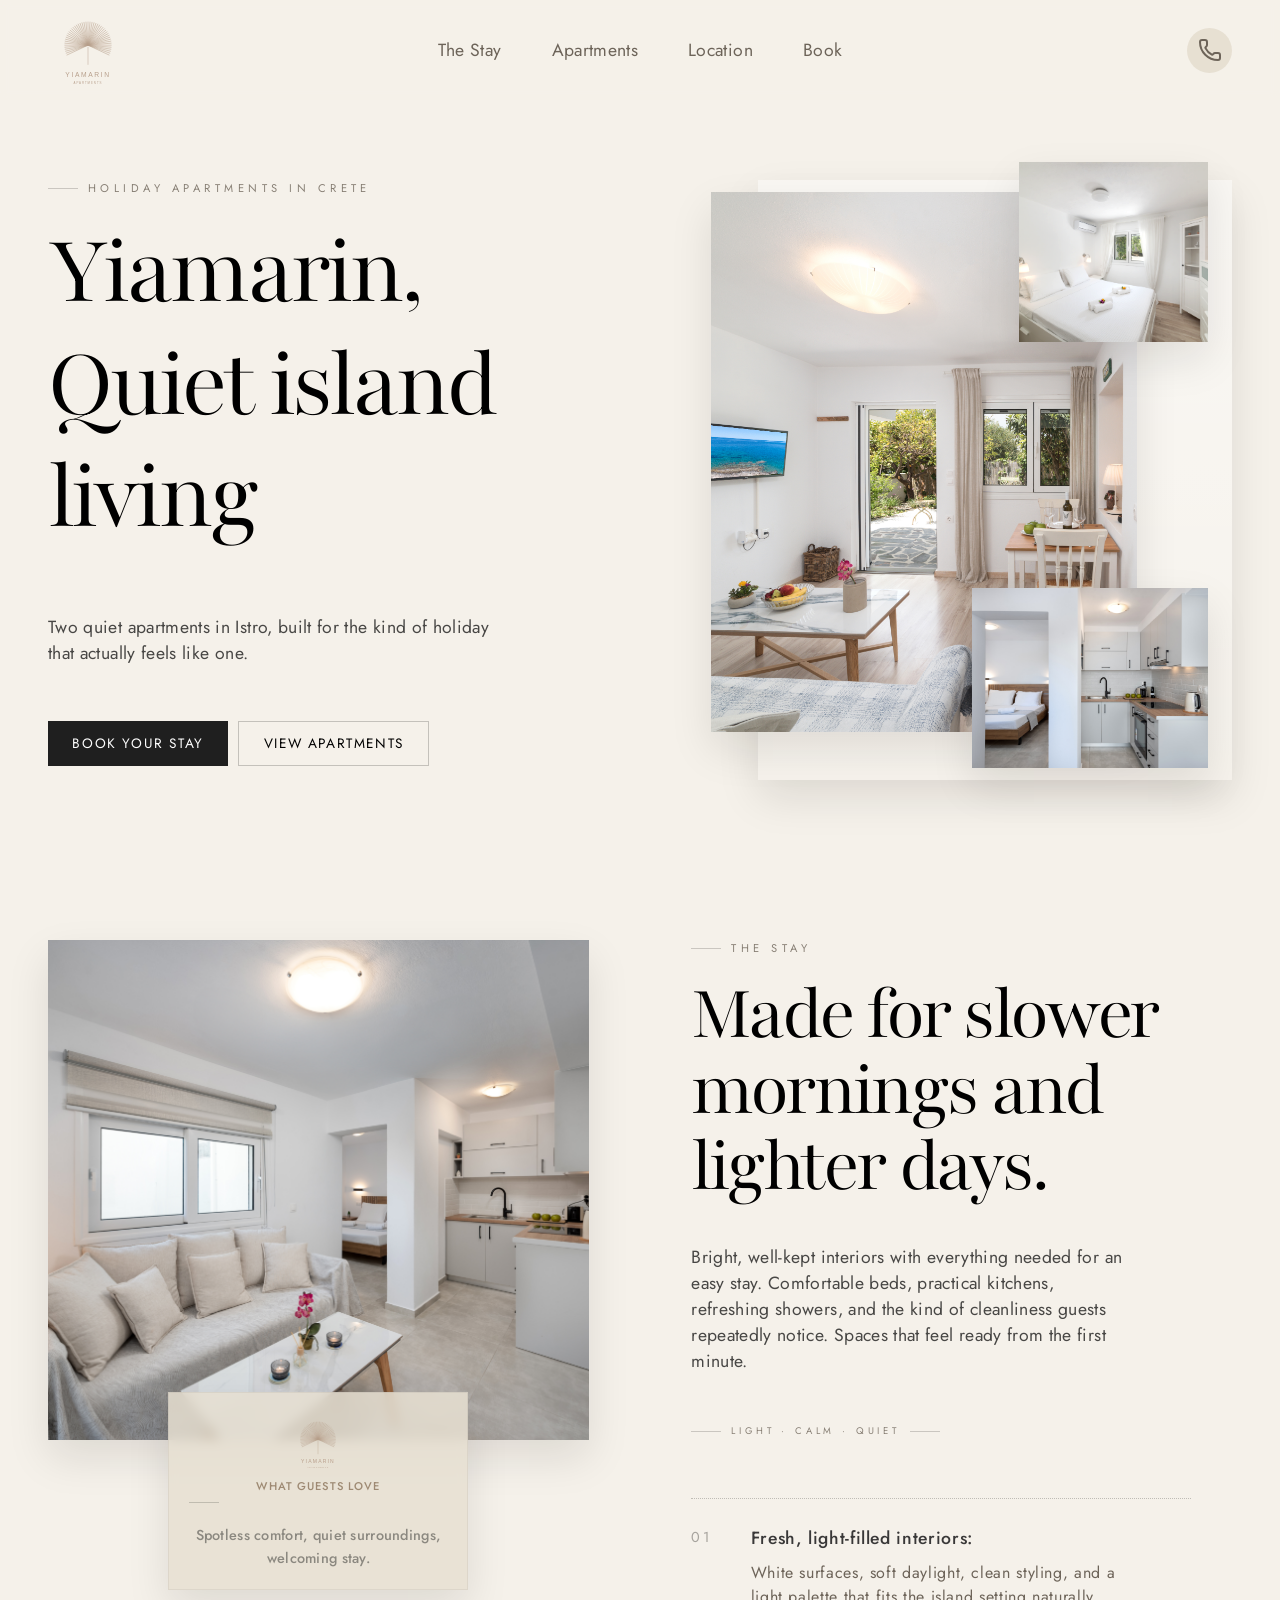
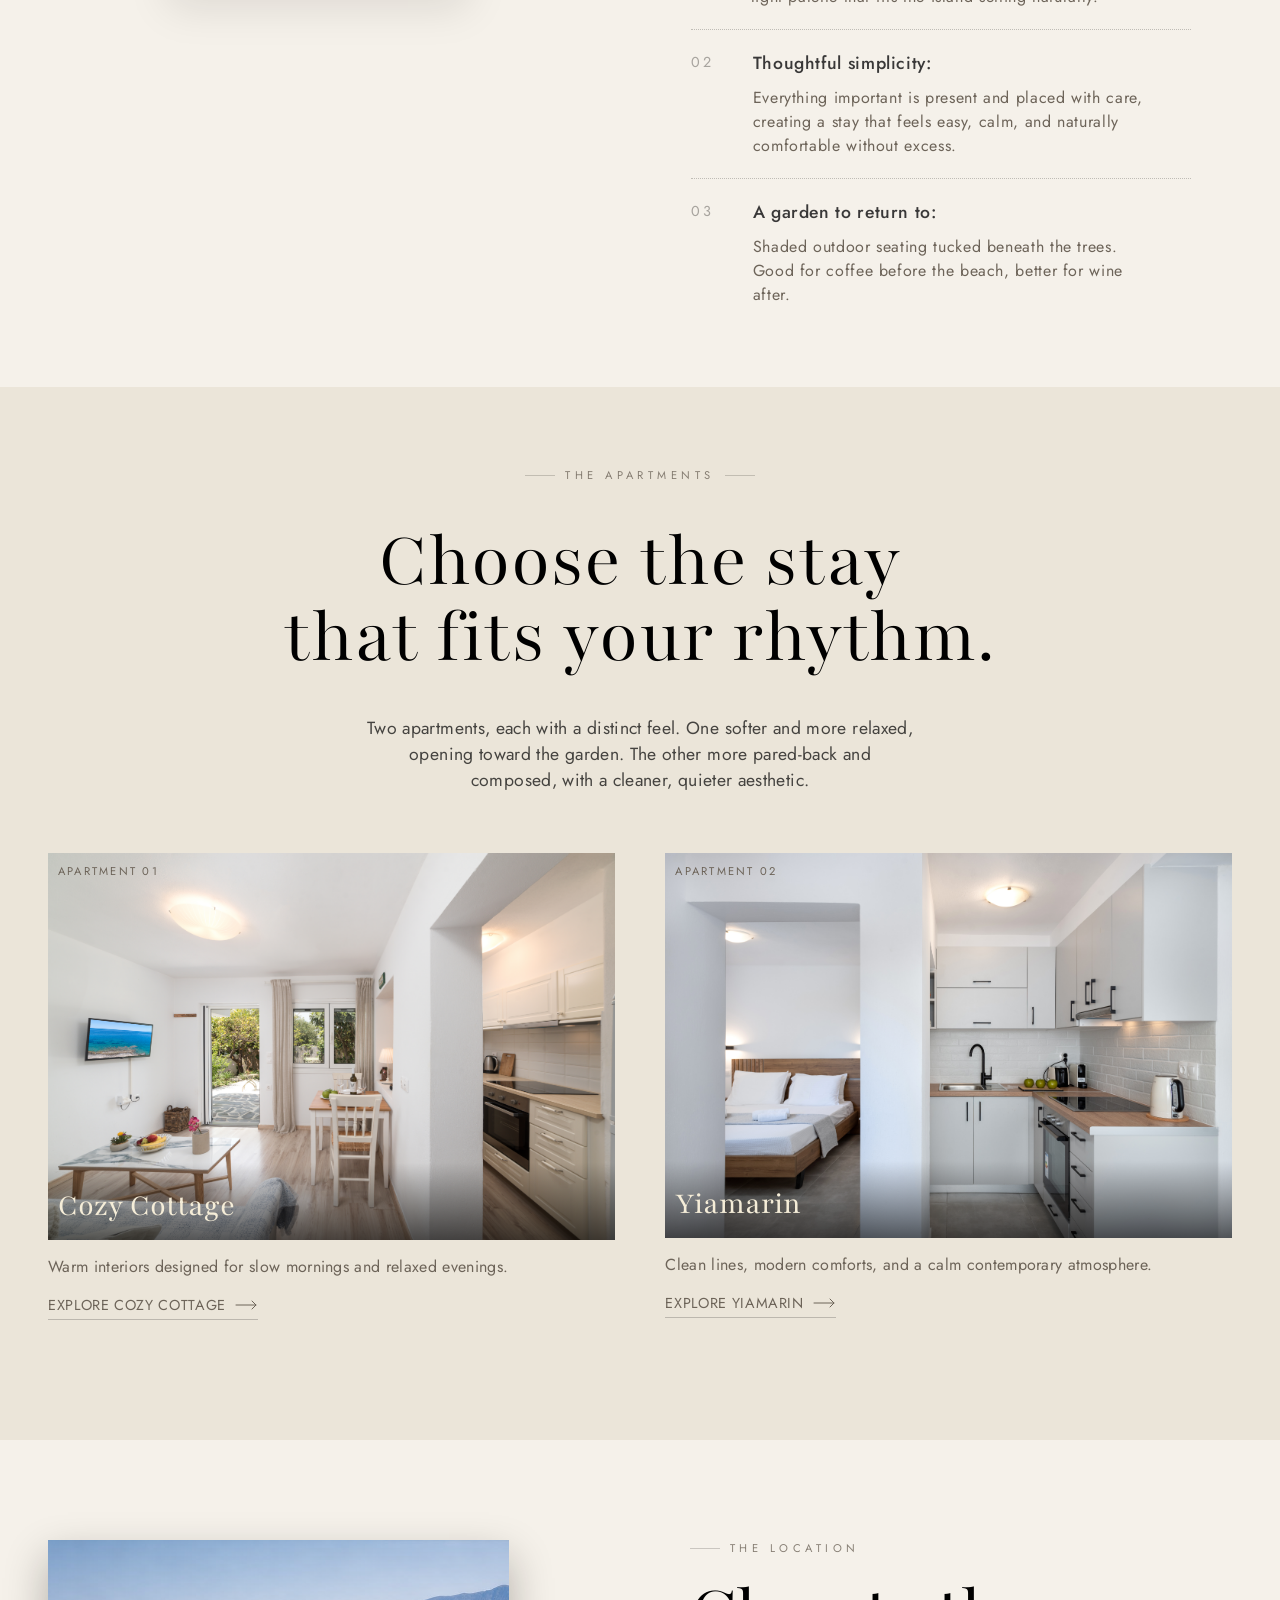
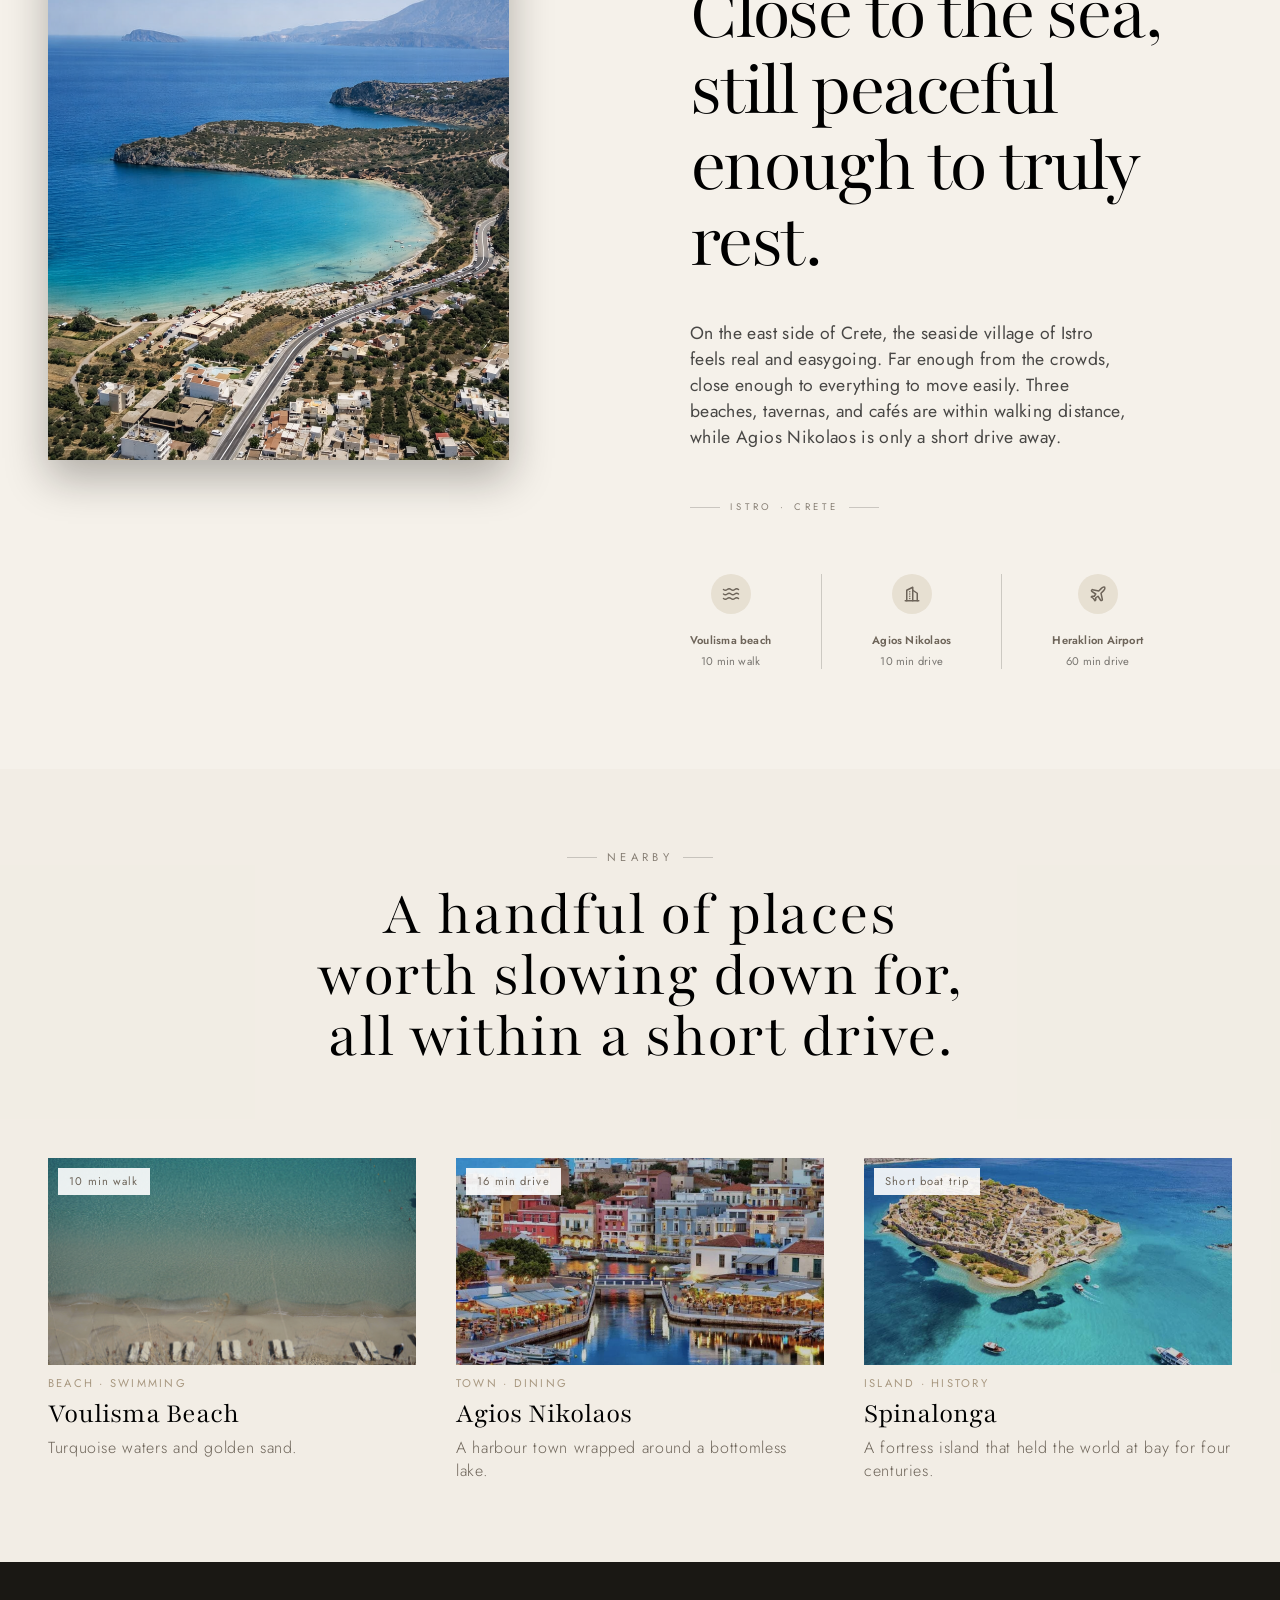
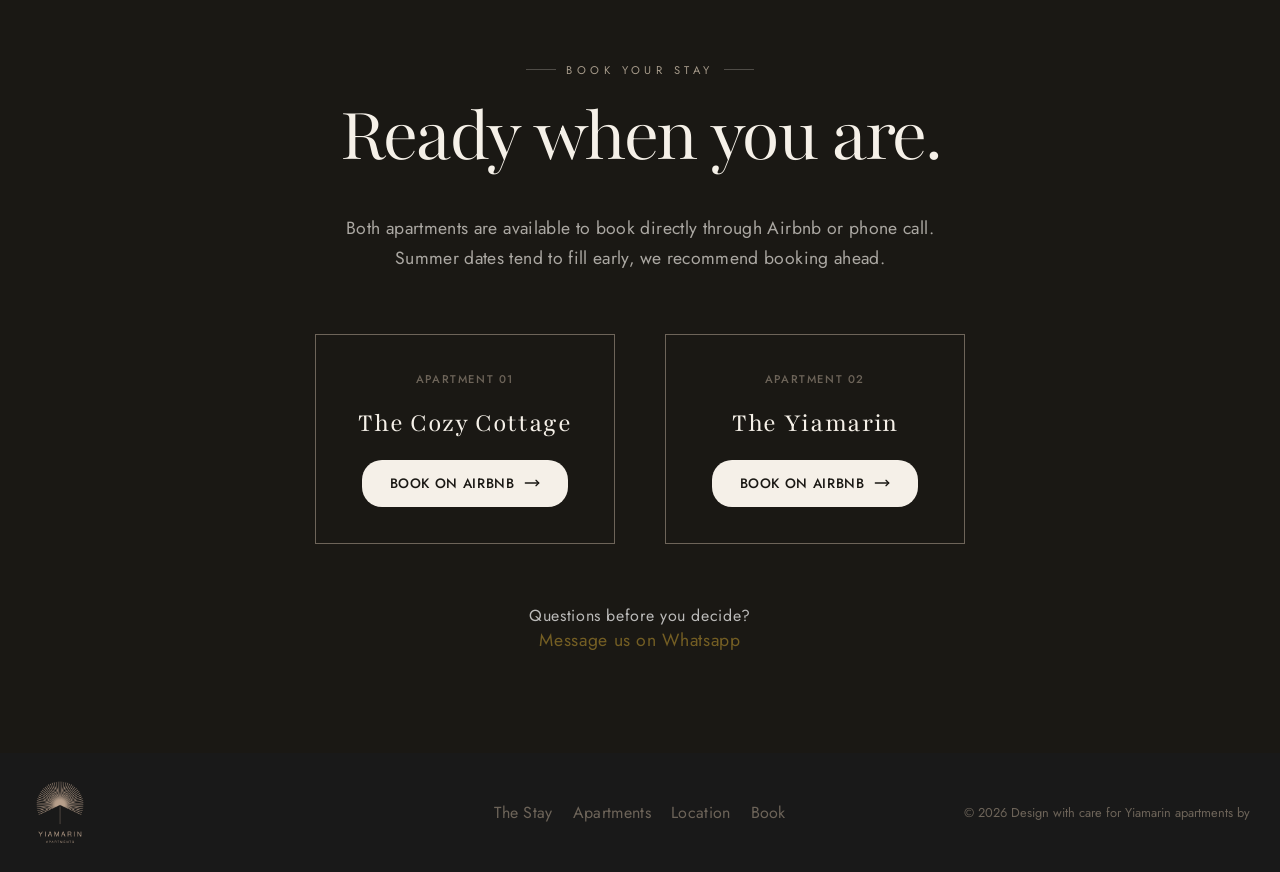
==== commit 1f1f3d2c: "Refine homepage spacing and fix mobile navigation issues The stay number font size changed from 1.4r" ====
--- a/index.html
+++ b/index.html
@@ -162,26 +162,6 @@
               actually feels like one.
             </p>
 
-            <div class="hero-trust">
-              <svg
-                class="hero-star"
-                xmlns="http://www.w3.org/2000/svg"
-                width="24"
-                height="24"
-                viewBox="0 0 24 24"
-                fill="currentColor"
-                style="display: inline-block; vertical-align: -0.125em"
-              >
-                <path
-                  d="M12 2l3.09 6.26L22 9.27l-5 4.87 1.18 6.88L12 17.77l-6.18 3.25L7 14.14 2 9.27l6.91-1.01L12 2z"
-                />
-              </svg>
-
-              <span class="hero-superhost"
-                >Airbnb Superhost · 8 years hosting</span
-              >
-            </div>
-
             <div class="hero-cta">
               <a class="cta-btn-primary" href="#book">Book your stay</a>
               <a class="cta-btn-secondary" href="#apartments"
@@ -650,9 +630,7 @@
               <span class="nearby-badge">10 min walk</span>
               <span class="place-category">Beach · Swimming</span>
               <h3>Voulisma Beach</h3>
-              <p>
-                A turquoise bay framed by golden sand and crystal-clear waters
-              </p>
+              <p>Turquoise waters and golden sand.</p>
             </article>
 
             <article class="nearby-places voulismeni">
@@ -663,7 +641,7 @@
               <span class="nearby-badge">16 min drive</span>
               <span class="place-category">Town · Dining</span>
               <h3>Agios Nikolaos</h3>
-              <p>A harbour town wrapped around a bottomless lake</p>
+              <p>A harbour town wrapped around a bottomless lake.</p>
             </article>
 
             <article class="nearby-places spinaloga">
--- a/styles.css
+++ b/styles.css
@@ -66,7 +66,7 @@
 .apt-hero-paragraph,
 .apt-about-paragraph {
   font-family: "Jost", sans-serif;
-  font-size: clamp(1rem, 5vw, 1.2rem);
+  font-size: clamp(1rem, 5vw, 1.1rem);
   font-weight: 400;
   opacity: 0.7;
   letter-spacing: var(--small-spacing);
@@ -157,7 +157,7 @@
   background-color: #1f1f1f;
   color: white;
   border: none;
-  font-size: 0.9rem;
+  font-size: 0.85rem;
   text-decoration: none;
   text-transform: uppercase;
   letter-spacing: 0.1rem;
@@ -169,7 +169,7 @@
   justify-content: center;
   padding: 0.85em 1.8em;
   border: 1px solid #00000033;
-  font-size: 0.9rem;
+  font-size: 0.85rem;
   text-decoration: none;
   color: black;
   text-transform: uppercase;
@@ -303,29 +303,6 @@
   letter-spacing: var(--small-spacing);
   max-width: 42ch;
   margin-top: 60px;
-}
-
-.hero-trust {
-  display: flex;
-  margin-top: 40px;
-  display: none;
-}
-
-.hero-star {
-  display: flex;
-  align-self: center;
-
-  margin-right: 10px;
-  height: 18px;
-  color: #c09162a1;
-}
-
-.hero-superhost {
-  font-size: clamp(1rem, 5vw, 1rem);
-  color: var(--gray);
-  justify-content: center;
-  align-items: center;
-  letter-spacing: 0.1rem;
 }
 
 .hero-cta {
@@ -491,7 +468,7 @@
   color: rgba(23, 21, 18, 0.35);
   padding-right: 30px;
   letter-spacing: 0.2rem;
-  font-size: clamp(0.9rem, 3vw, 1.3rem);
+  font-size: 0.9rem;
 }
 
 .stay-highlights strong {
@@ -814,8 +791,7 @@
   grid-template-rows: 1fr;
   gap: clamp(40px, 10vw, 50px);
   margin: 0 auto;
-  justify-content: center;
-  text-align: center;
+
   max-width: 100dvw;
   padding-inline: clamp(1rem, 4vw, 3rem);
 }
@@ -974,6 +950,11 @@
   gap: 20px;
 }
 
+.book-cozy .btn-book,
+.book-yiamarin .btn-book {
+  padding: 1em 2em;
+}
+
 .apartment-number {
   text-transform: uppercase;
   font-size: 0.7rem;
@@ -1038,6 +1019,7 @@
 footer {
   width: 100%;
   background-color: rgb(25, 25, 25);
+  padding: 20px 0;
 }
 
 .footer-nav {
@@ -1203,7 +1185,7 @@
   overflow: hidden;
 }
 
-.photo-strip-item.tall {
+.photo-stack-item.tall {
   grid-row: span 2;
 }
 
@@ -1216,13 +1198,13 @@
   aspect-ratio: 4/3;
 }
 
-.photo-strip-item.tall img {
+.photo-stack-item.tall img {
   aspect-ratio: auto;
   height: 100%;
   min-height: 400px;
 }
 
-.photo-strip-item:hover img {
+.photo-stack-item:hover img {
   transform: scale(1.03);
 }
 
@@ -1339,6 +1321,9 @@
 }
 
 .apt-highlights-header {
+  display: flex;
+  flex-direction: column;
+  align-items: center;
   text-align: center;
   margin-bottom: 70px;
 }
@@ -1515,7 +1500,7 @@
   font-size: clamp(1rem, 2vw, 1.1rem);
   color: var(--muted);
   line-height: 1.7;
-  margin-bottom: 50px;
+  margin: 30px 0 50px 0;
   letter-spacing: 0.02em;
   max-width: 40ch;
 }
@@ -1526,6 +1511,7 @@
   overflow: hidden;
   flex-shrink: 0;
   position: relative;
+  box-shadow: var(--shadow-mid);
 }
 
 .apt-other-image img {
@@ -1577,7 +1563,7 @@
     padding-top: 0;
   }
 
-  .eyebrow-hero {
+  .hero-typography .eyebrow {
     display: none;
   }
 
@@ -1770,6 +1756,7 @@
     height: 100dvh;
     padding-top: 100px;
     opacity: 0;
+    pointer-events: none;
   }
 
   .nav-menu a {
@@ -1778,6 +1765,7 @@
 
   .nav-menu-open {
     opacity: 1;
+    pointer-events: auto;
   }
 
   .logo {
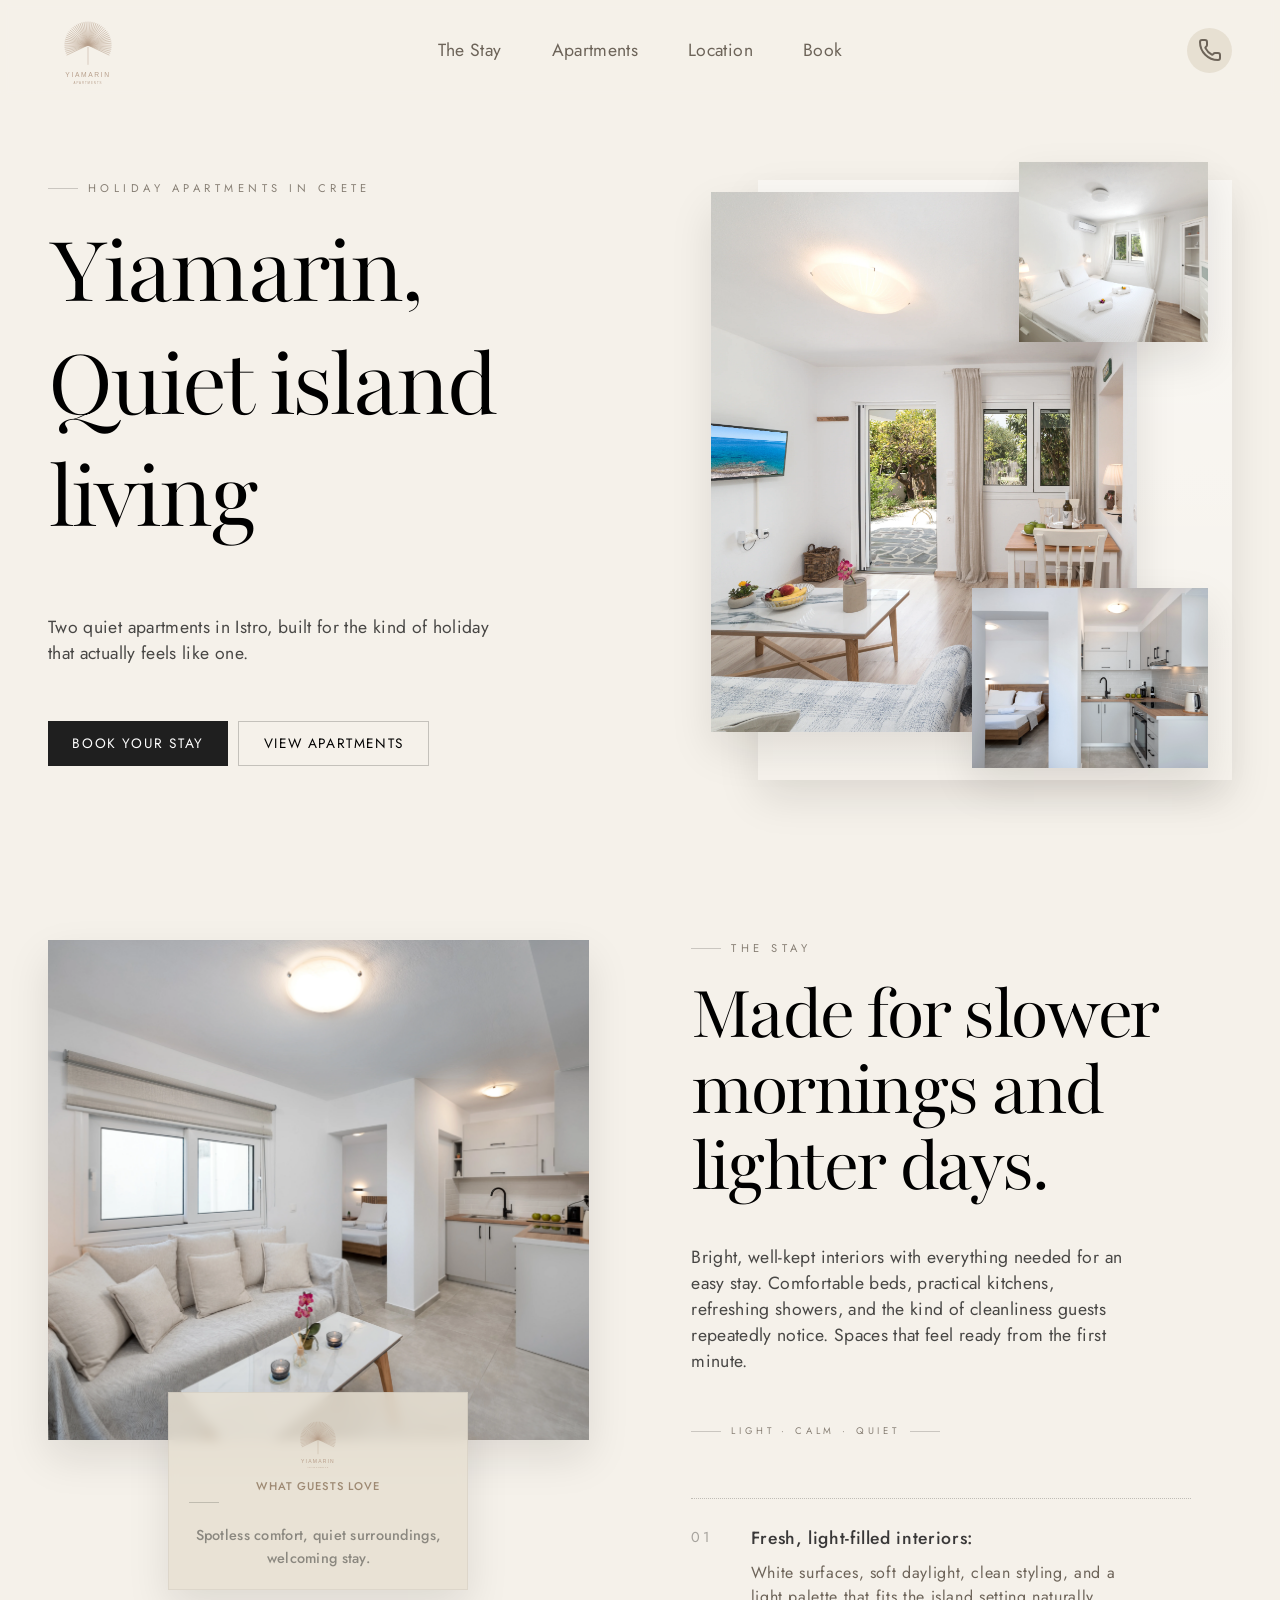
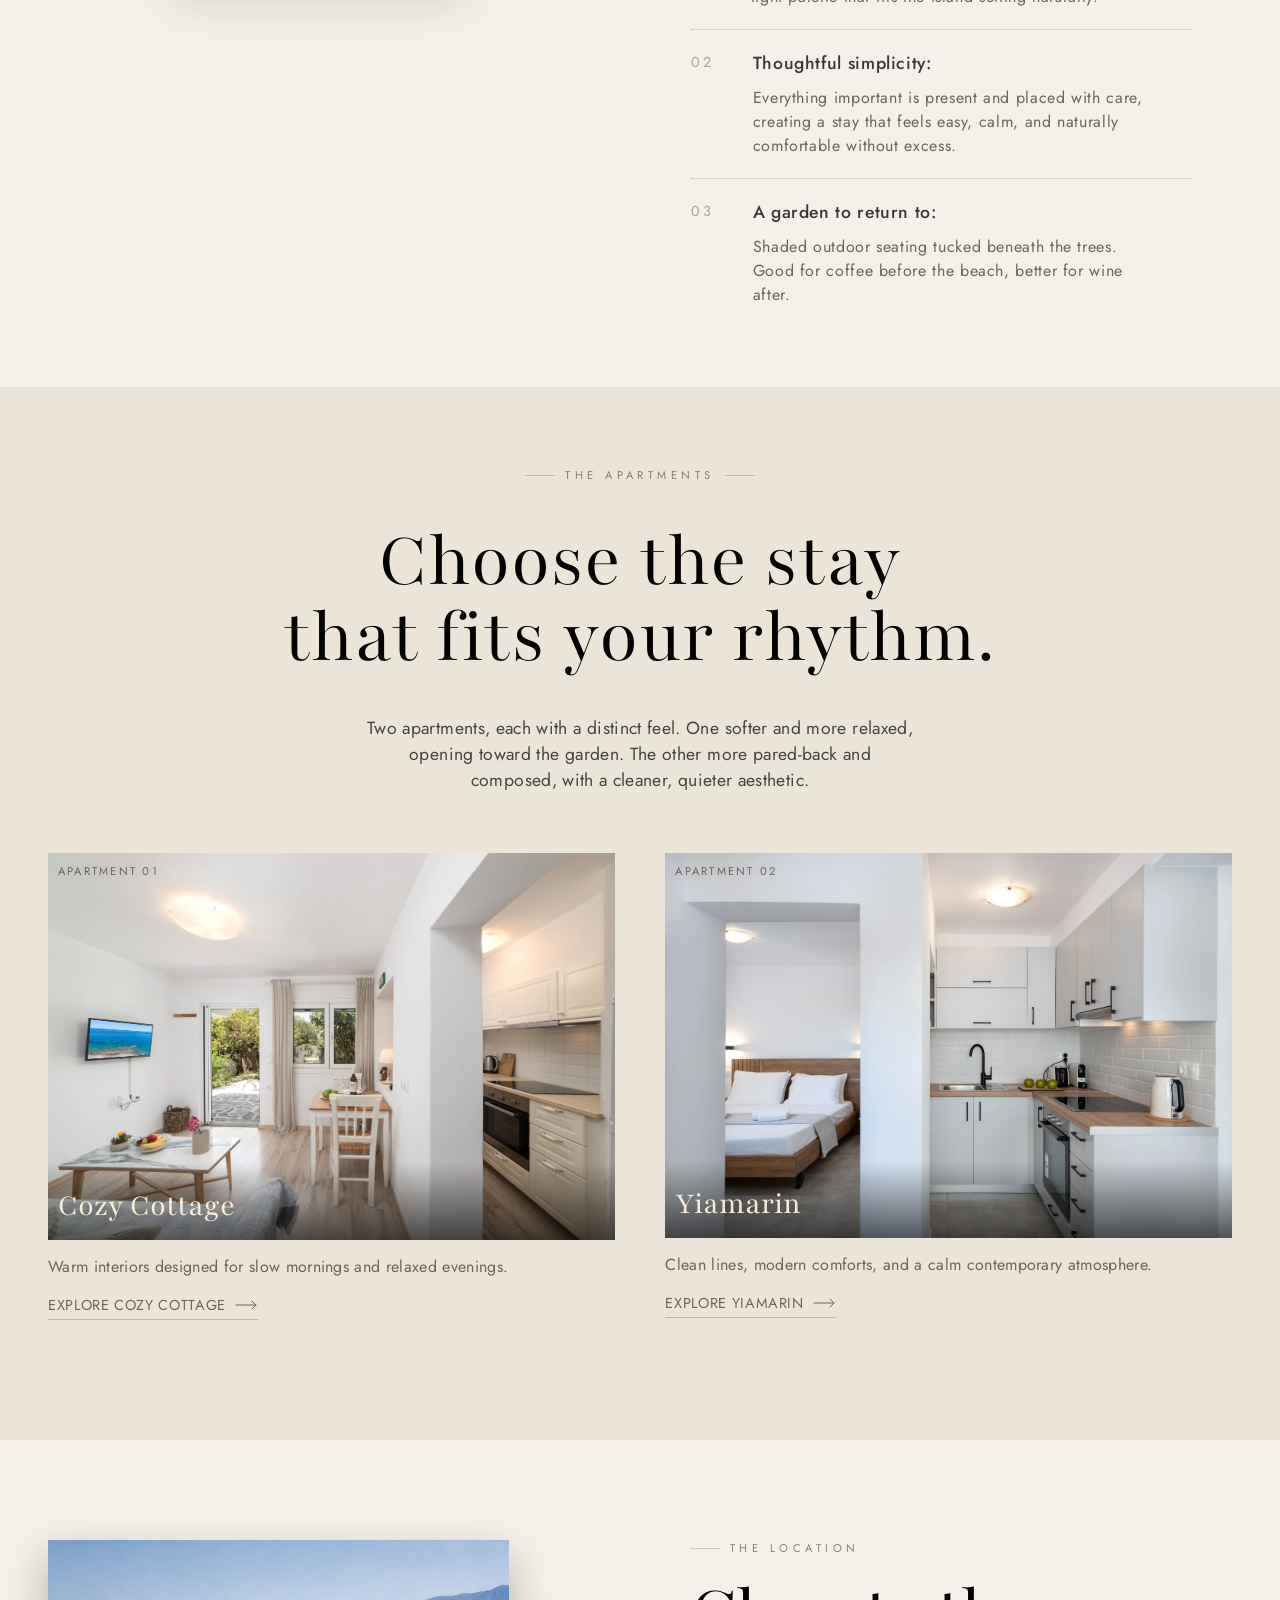
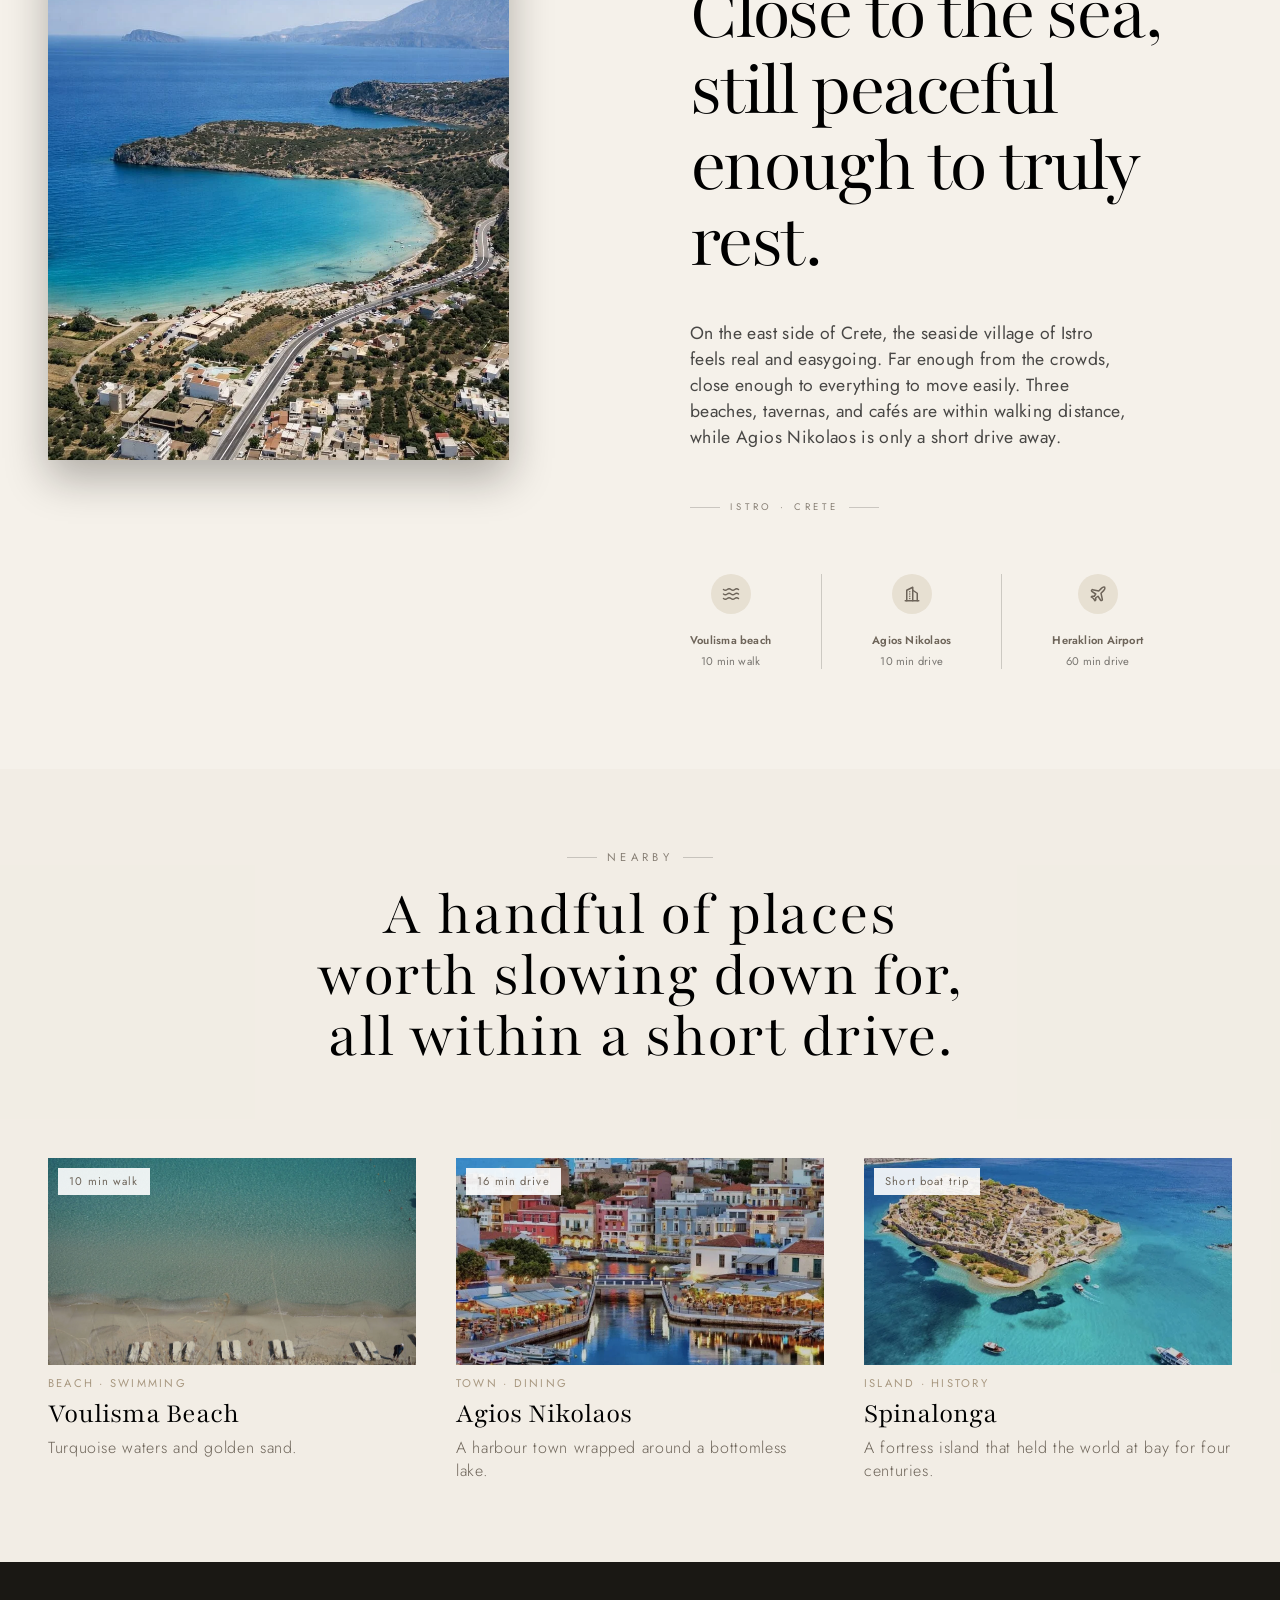
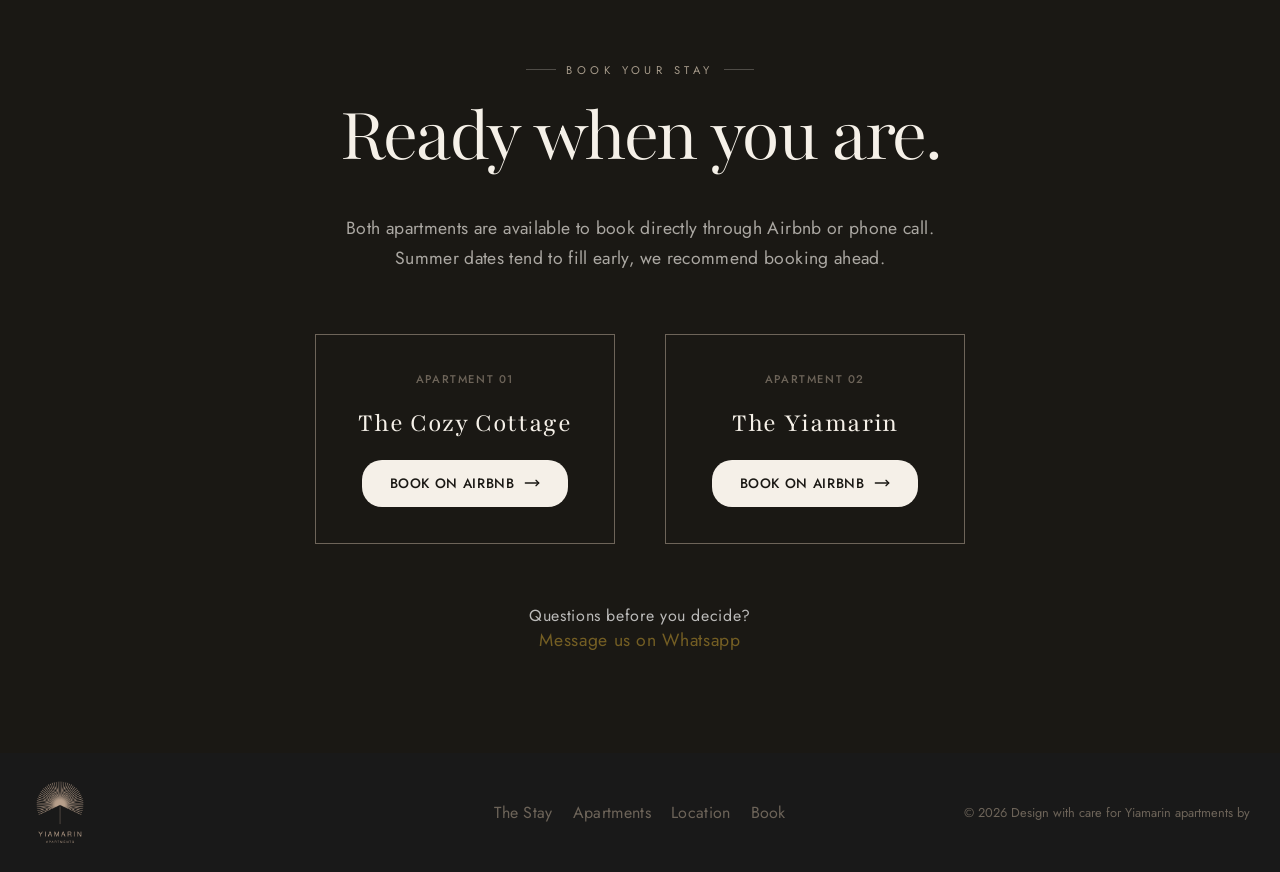
==== commit 2fcee015: "Convert all images to WebP" ====
--- a/index.html
+++ b/index.html
@@ -175,7 +175,7 @@
             <div class="hero-img">
               <img
                 class="cozy"
-                src="images/cozy/CK-image-4.JPG"
+                src="images/cozy/CK-image-4.webp"
                 alt="Cozy Cottage living room with garden view at Yiamarin Apartments in Istro"
               />
             </div>
@@ -183,7 +183,7 @@
             <div class="hero-img">
               <img
                 class="yiamarin-hero"
-                src="images/yiamarin/CY-image-5.jpg"
+                src="images/yiamarin/CY-image-5.webp"
                 alt="yiamarin apartment living room overlooking kitchen & bedroom, located at istro, near voulisma beach & agios nikolaos city"
               />
             </div>
@@ -191,7 +191,7 @@
             <div class="hero-img">
               <img
                 class="bedroom"
-                src="images/cozy/cozy-bedroom.JPG"
+                src="images/cozy/cozy-bedroom.webp"
                 alt="Comfortable bedroom inside Yiamarin Apartments with clean minimal design and natural light"
               />
             </div>
@@ -204,7 +204,7 @@
         <div class="stay-wrapper">
           <div class="stay-image">
             <img
-              src="images/yiamarin/yiamarin-sofa.jpg"
+              src="images/yiamarin/yiamarin-sofa.webp"
               alt="Sofa area inside the Yiamarin apartment with natural light, Istro"
             />
             <aside class="stay-note">
@@ -392,7 +392,7 @@
             <div class="cozy-cottage">
               <div class="apartment-img">
                 <img
-                  src="images/cozy/CK-image-4.JPG"
+                  src="images/cozy/CK-image-4.webp"
                   alt="Exterior view of Yiamarin Apartments in Istro, Crete with calm holiday setting"
                 />
                 <span class="apt-box-number">Apartment 01</span>
@@ -432,7 +432,7 @@
             <div class="yiamarin">
               <div class="apartment-img">
                 <img
-                  src="images/yiamarin/CY-image-5.jpg"
+                  src="images/yiamarin/CY-image-5.webp"
                   alt="Exterior view of Yiamarin Apartments in Istro, Crete with calm holiday setting"
                 />
                 <span class="apt-box-number">Apartment 02</span>
@@ -478,7 +478,7 @@
             <!-- ISTRO IMAGE-->
             <div class="istro">
               <img
-                src="images/istro.jpg"
+                src="images/istro.webp"
                 alt="View of Istro village in East Crete near Yiamarin Apartments"
               />
             </div>
@@ -491,7 +491,7 @@
             <!-- LAKE VOLISMENI IMAGE-->
             <div class="lake-voulismeni visualy-hidden">
               <img
-                src="images/lake-voulismeni.jpg"
+                src="images/lake-voulismeni.webp"
                 alt="Lake Voulismeni in Agios Nikolaos, Crete near Yiamarin Apartments"
               />
             </div>
@@ -624,7 +624,7 @@
           <div class="nearby-places-wrapper">
             <article class="nearby-places voulisma">
               <img
-                src="images/voulisma.jpg"
+                src="images/voulisma.webp"
                 alt="Voulisma Beach with pale sand, sunbeds and clear shallow water near Istro, Crete"
               />
               <span class="nearby-badge">10 min walk</span>
@@ -635,7 +635,7 @@
 
             <article class="nearby-places voulismeni">
               <img
-                src="images/voulismeni.jpg"
+                src="images/voulismeni.webp"
                 alt="Lake Voulismeni and the waterfront town of Agios Nikolaos seen from above, East Crete"
               />
               <span class="nearby-badge">16 min drive</span>
@@ -646,7 +646,7 @@
 
             <article class="nearby-places spinaloga">
               <img
-                src="images/spinaloga.jpg"
+                src="images/spinaloga.webp"
                 alt="Spinalonga island fortress rising from the sea, Gulf of Elounda, East Crete"
               />
               <span class="nearby-badge">Short boat trip</span>
